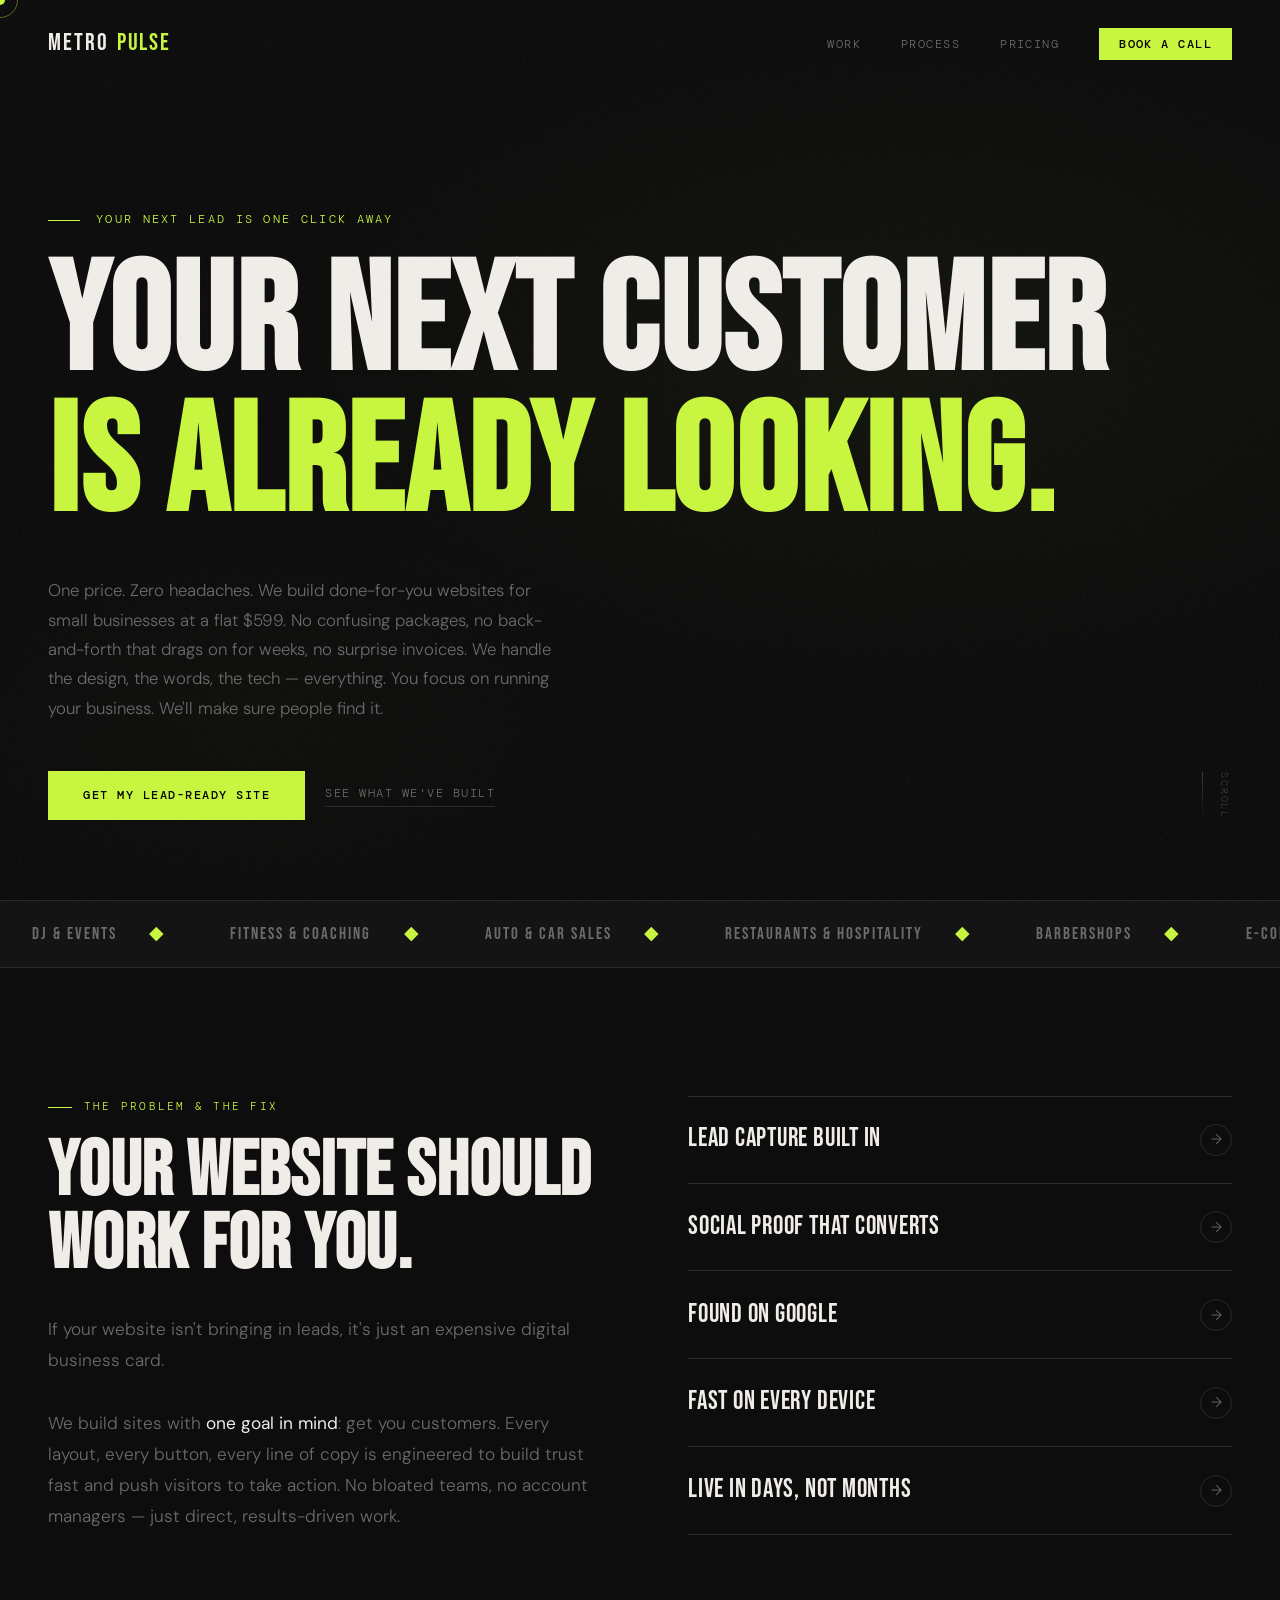
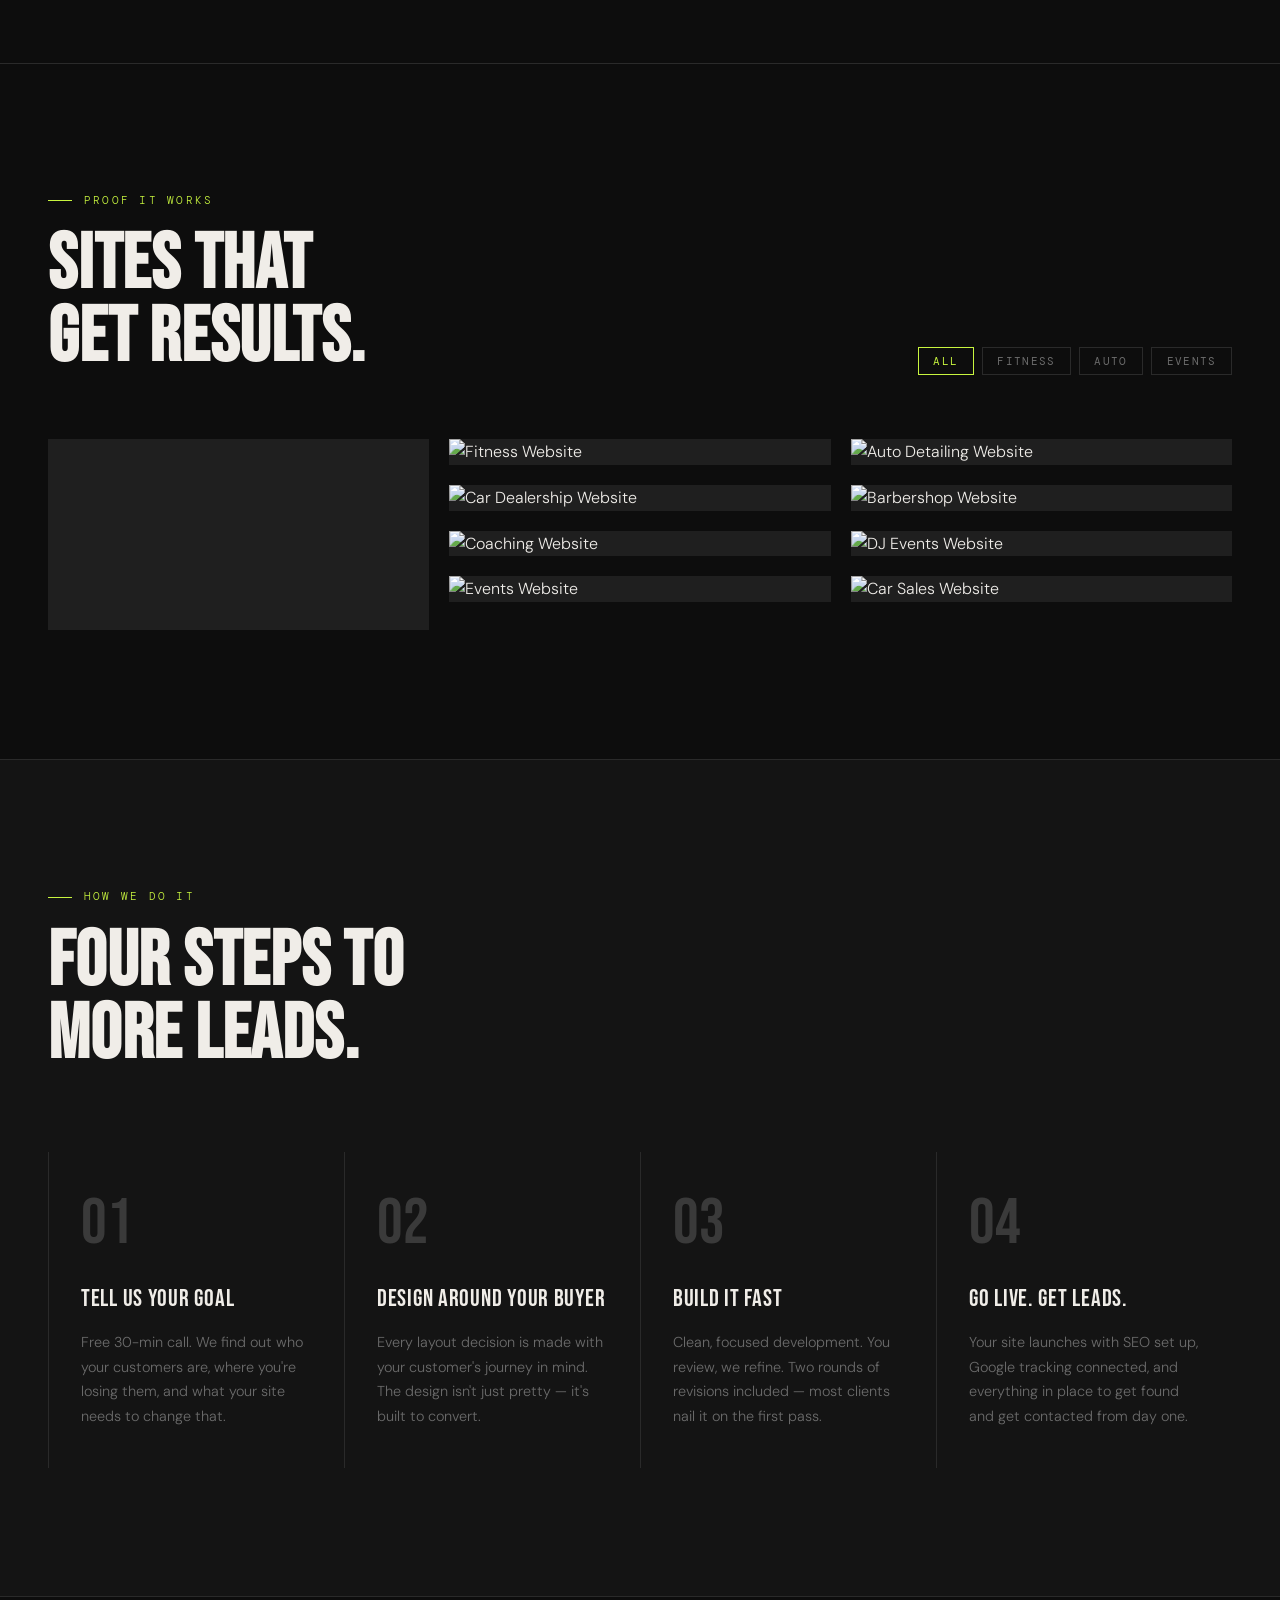
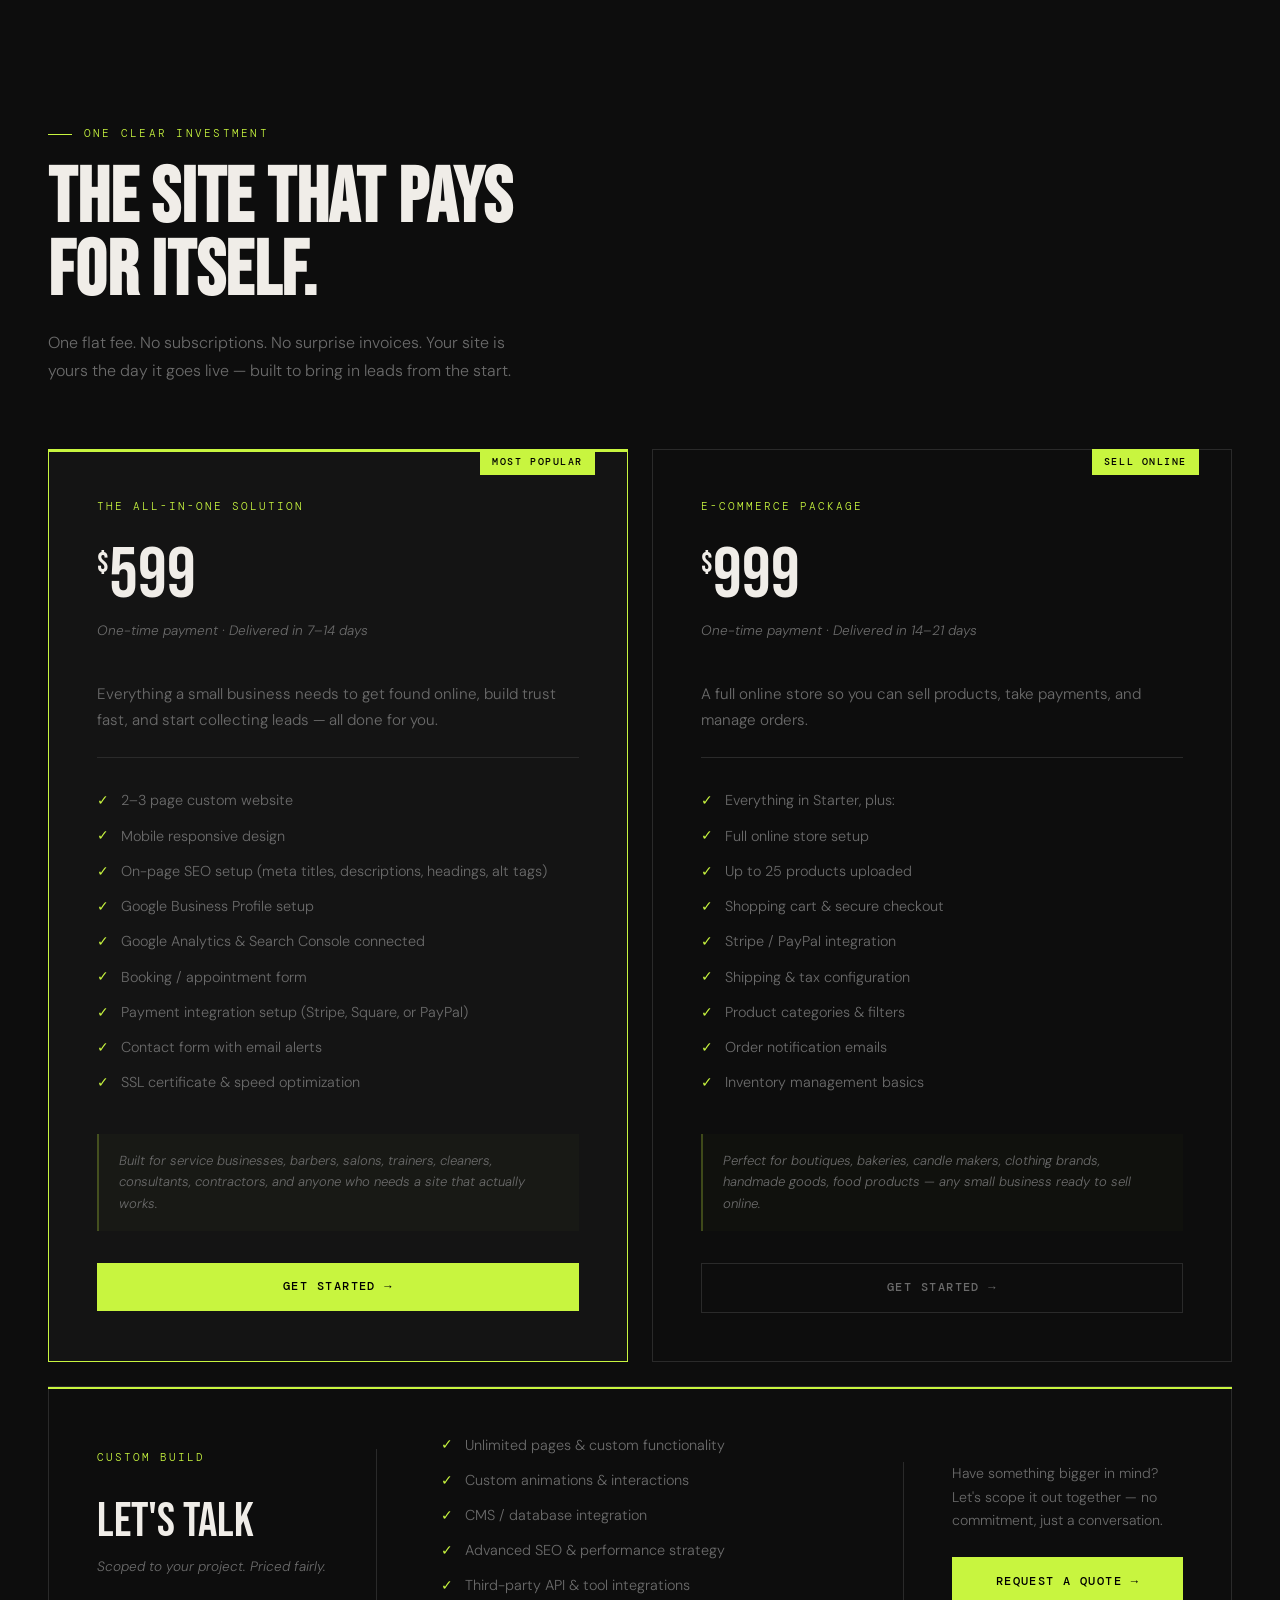
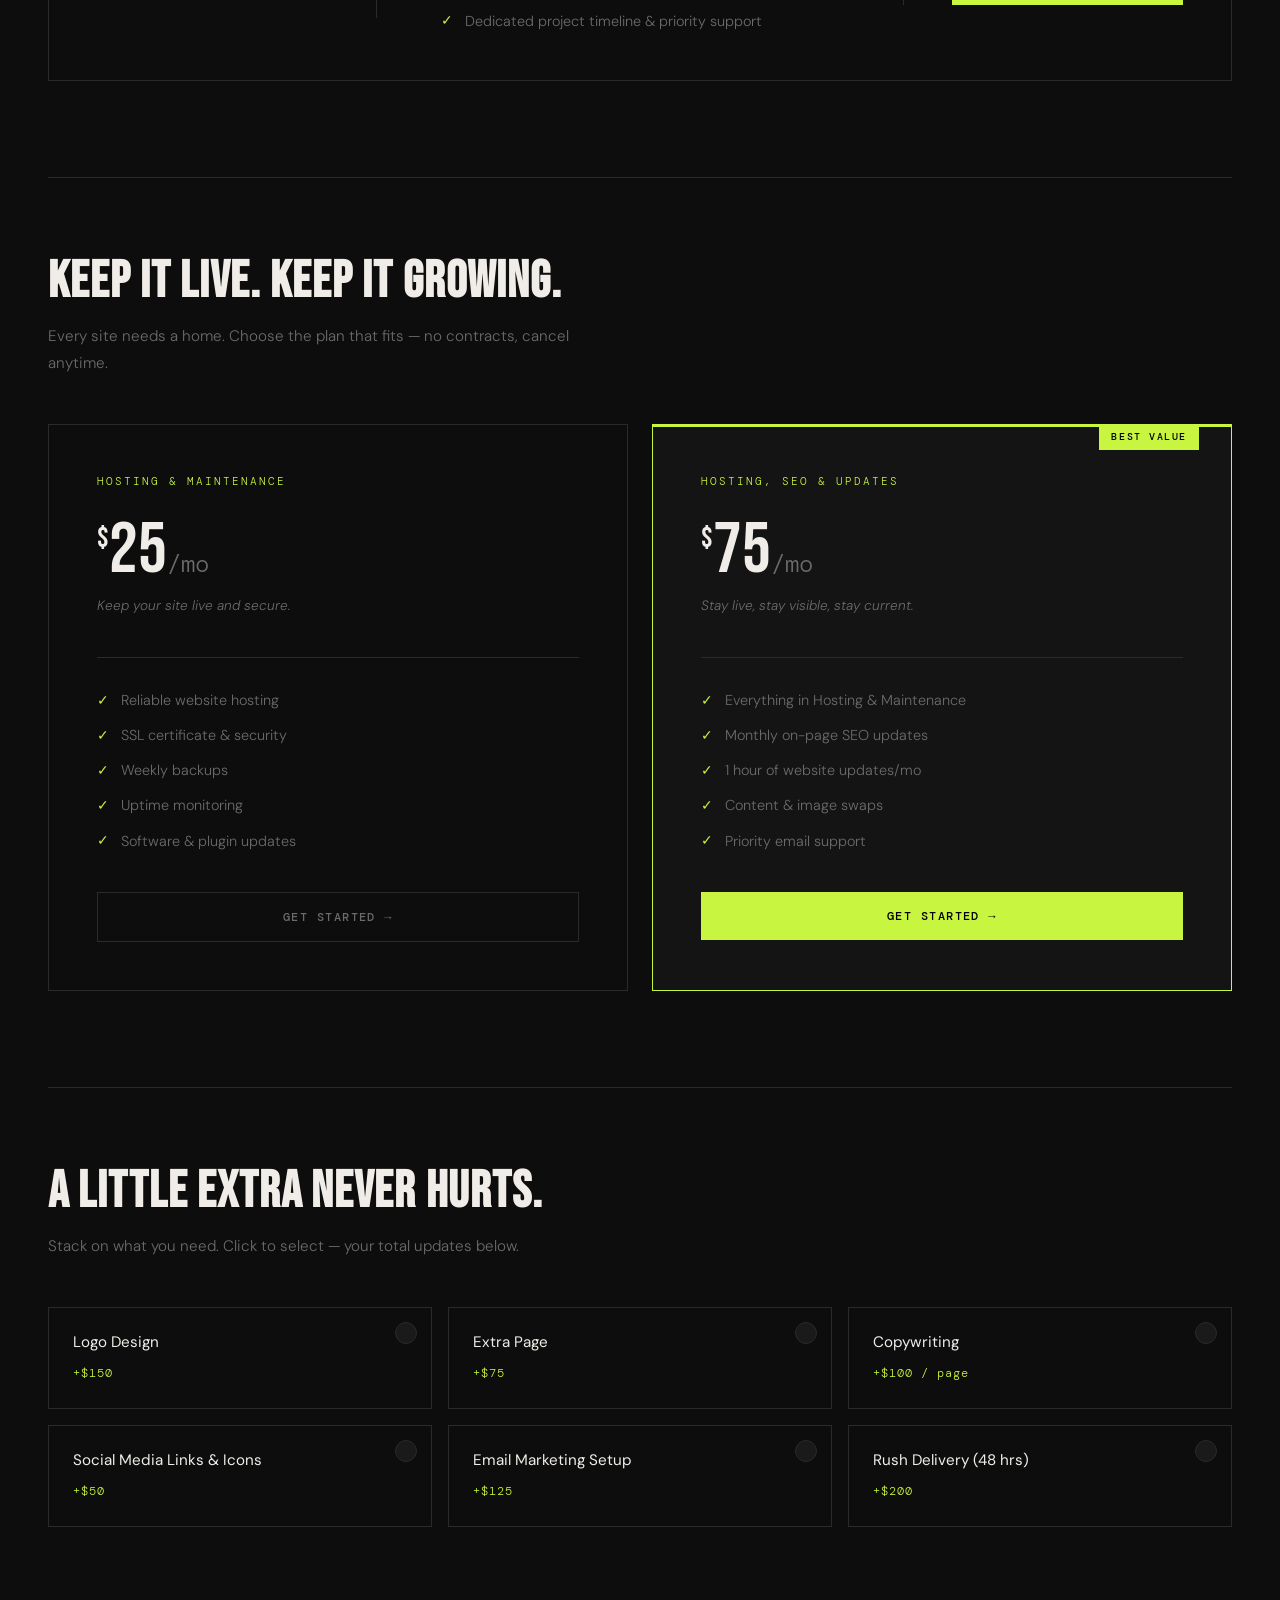
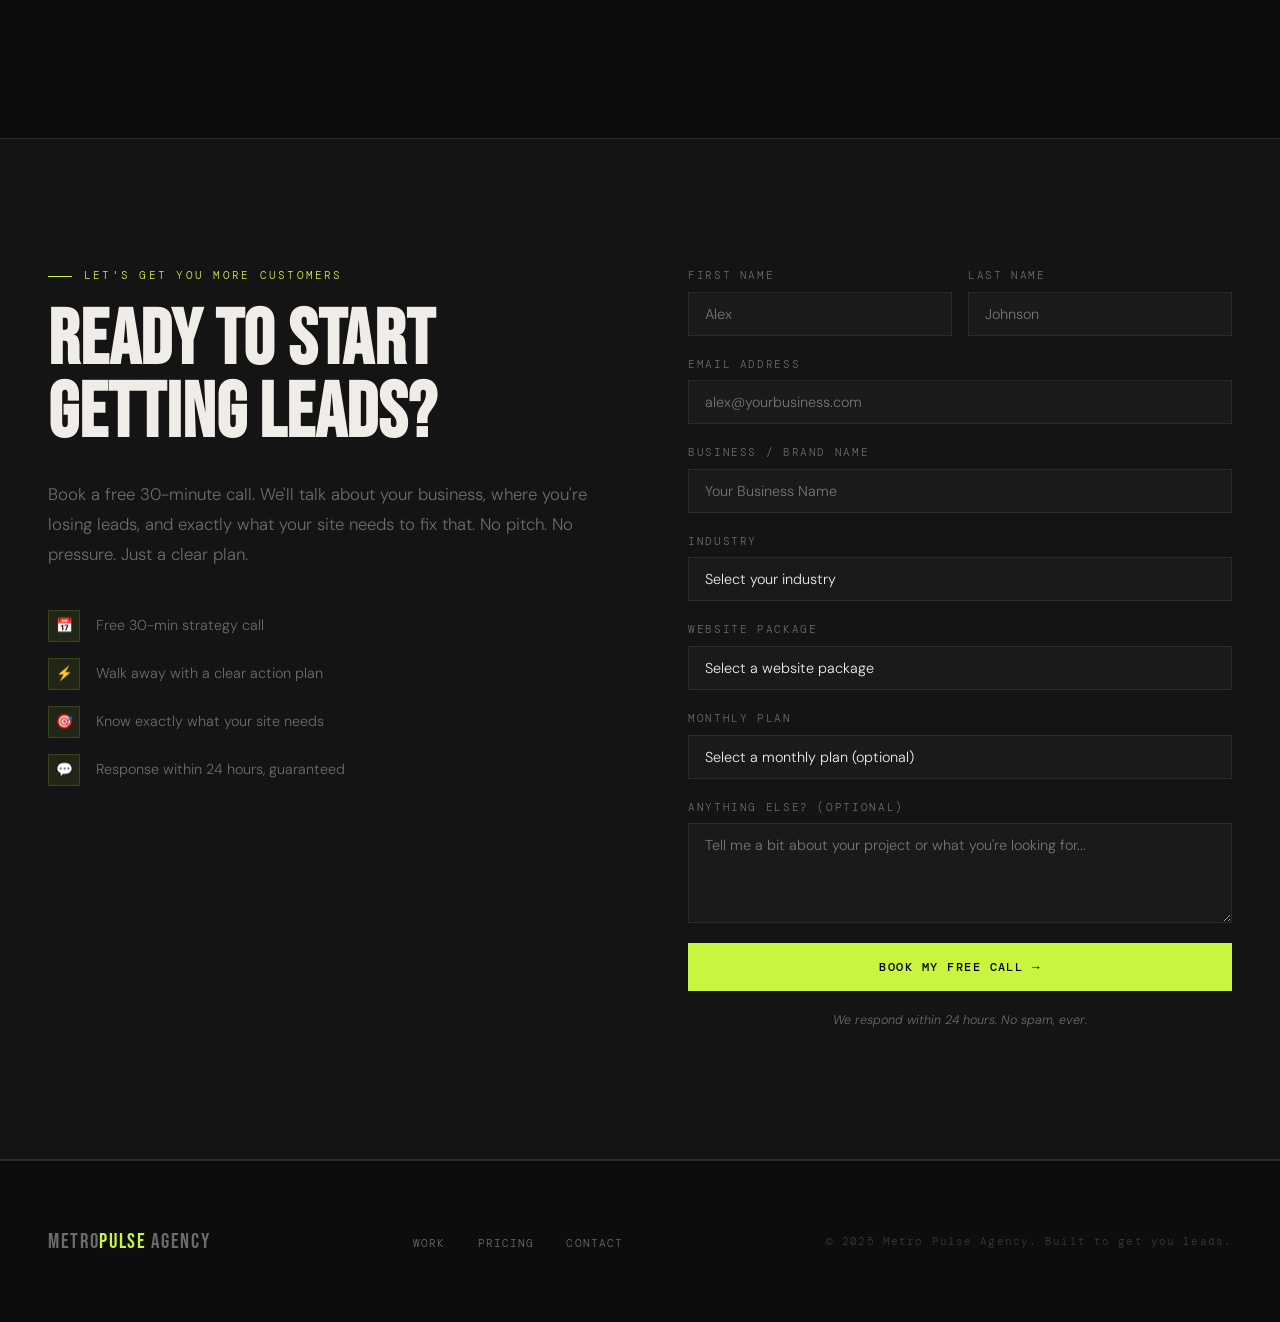
==== index.html @ f77ca297 "adding-web" ====
<!DOCTYPE html>
<html lang="en">
<head>
<meta charset="UTF-8">
<meta name="viewport" content="width=device-width, initial-scale=1.0">
<title>Metro Pulse Agency</title>
<link rel="preconnect" href="https://fonts.googleapis.com">
<link rel="preconnect" href="https://fonts.gstatic.com" crossorigin>
<link href="https://fonts.googleapis.com/css2?family=Bebas+Neue&family=DM+Sans:ital,opsz,wght@0,9..40,300;0,9..40,400;0,9..40,500;1,9..40,300&family=DM+Mono:wght@400;500&display=swap" rel="stylesheet">
<link rel="stylesheet" href="styles.css">
</head>
<body>

<!-- CURSOR -->
<div class="cursor" id="cursor"></div>
<div class="cursor-ring" id="cursorRing"></div>

<!-- NAV -->
<nav id="navbar">
  <a href="#" class="nav-logo">Metro<span>Pulse</span></a>
  <ul class="nav-links">
    <li><a href="#work">Work</a></li>
    <li><a href="#process">Process</a></li>
    <li><a href="#pricing">Pricing</a></li>
    <li><a href="#booking" class="nav-cta">Book a Call</a></li>
  </ul>
  <button class="hamburger" id="hamburger" aria-label="Menu">
    <span></span><span></span><span></span>
  </button>
</nav>

<!-- MOBILE MENU -->
<div class="mobile-menu" id="mobileMenu">
  <ul>
    <li><a href="#work" class="mobile-menu-link">Work</a></li>
    <li><a href="#process" class="mobile-menu-link">Process</a></li>
    <li><a href="#pricing" class="mobile-menu-link">Pricing</a></li>
    <li><a href="#booking" class="mobile-menu-link">Book a Call</a></li>
  </ul>
</div>

<!-- HERO -->
<section class="hero" id="hero">
  <div class="hero-bg"></div>
  <div class="hero-eyebrow">Your Next Lead Is One Click Away</div>
  <h1 class="hero-headline">
    Your Next Customer<br>
    <em>Is Already Looking.</em>
  </h1>
  <p class="hero-sub">One price. Zero headaches. We build done-for-you websites for small businesses at a flat $599. No confusing packages, no back-and-forth that drags on for weeks, no surprise invoices. We handle the design, the words, the tech — everything. You focus on running your business. We'll make sure people find it.</p>
  <div class="hero-actions">
    <a href="#booking" class="btn-primary">Get My Lead-Ready Site</a>
    <a href="#work" class="btn-ghost">See What We've Built</a>
  </div>
  <!-- <div class="hero-stats">
    <div>
      <div class="stat-num">30<span>+</span></div>
      <div class="stat-label">Sites Launched</div>
    </div>
    <div>
      <div class="stat-num">100<span>%</span></div>
      <div class="stat-label">Client Satisfaction</div>
    </div>
    <div>
      <div class="stat-num">48<span>h</span></div>
      <div class="stat-label">Avg Turnaround</div>
    </div>
  </div> -->
  <div class="hero-scroll">Scroll</div>
</section>

<!-- MARQUEE -->
<div class="marquee-wrap">
  <div class="marquee-track" id="marqueeTrack">
    <div class="marquee-item">DJ & Events <span class="dot">◆</span></div>
    <div class="marquee-item">Fitness & Coaching <span class="dot">◆</span></div>
    <div class="marquee-item">Auto & Car Sales <span class="dot">◆</span></div>
    <div class="marquee-item">Restaurants & Hospitality <span class="dot">◆</span></div>
    <div class="marquee-item">Barbershops <span class="dot">◆</span></div>
    <div class="marquee-item">E-Commerce <span class="dot">◆</span></div>
    <div class="marquee-item">Personal Brand <span class="dot">◆</span></div>
    <div class="marquee-item">Real Estate <span class="dot">◆</span></div>
    <div class="marquee-item">DJ & Events <span class="dot">◆</span></div>
    <div class="marquee-item">Fitness & Coaching <span class="dot">◆</span></div>
    <div class="marquee-item">Auto & Car Sales <span class="dot">◆</span></div>
    <div class="marquee-item">Restaurants & Hospitality <span class="dot">◆</span></div>
    <div class="marquee-item">Barbershops <span class="dot">◆</span></div>
    <div class="marquee-item">E-Commerce <span class="dot">◆</span></div>
    <div class="marquee-item">Personal Brand <span class="dot">◆</span></div>
    <div class="marquee-item">Real Estate <span class="dot">◆</span></div>
  </div>
</div>

<!-- ABOUT -->
<section class="about" id="about">
  <div class="about-left">
    <div class="section-label reveal">The Problem & The Fix</div>
    <h2 class="section-title reveal delay-100">Your Website Should<br>Work For You.</h2>
    <p class="about-body reveal delay-200">
      If your website isn't bringing in leads, it's just an expensive digital business card.<br><br>
      We build sites with <strong>one goal in mind</strong>: get you customers. Every layout, every button, every line of copy is engineered to build trust fast and push visitors to take action. No bloated teams, no account managers — just direct, results-driven work.
    </p>
  </div>
  <div class="about-right reveal delay-150">
    <div class="service-row">
      <span class="service-name">Lead Capture Built In</span>
      <span class="service-arrow">→</span>
    </div>
    <div class="service-row">
      <span class="service-name">Social Proof That Converts</span>
      <span class="service-arrow">→</span>
    </div>
    <div class="service-row">
      <span class="service-name">Found on Google</span>
      <span class="service-arrow">→</span>
    </div>
    <div class="service-row">
      <span class="service-name">Fast on Every Device</span>
      <span class="service-arrow">→</span>
    </div>
    <div class="service-row">
      <span class="service-name">Live in Days, Not Months</span>
      <span class="service-arrow">→</span>
    </div>
  </div>
</section>

<!-- PORTFOLIO -->
<section class="portfolio" id="work">
  <div class="portfolio-header">
    <div>
      <div class="section-label reveal">Proof It Works</div>
      <h2 class="section-title reveal delay-100">Sites That<br>Get Results.</h2>
    </div>
    <div class="portfolio-filter reveal">
      <button class="filter-btn active" data-filter="all">All</button>
      <button class="filter-btn" data-filter="fitness">Fitness</button>
      <button class="filter-btn" data-filter="auto">Auto</button>
      <button class="filter-btn" data-filter="events">Events</button>
    </div>
  </div>
  <div class="gallery-grid" id="galleryGrid">

    <div class="gallery-item" data-cat="events" data-title="Bass Theory DJ" data-tag="Events / Music">
      <div class="gallery-card">
        <video
          class="gallery-media"
          autoplay
          loop
          muted
          playsinline
          preload="metadata"
          aria-label="DJ Website video preview"
        >
          <source src="logo-video.MP4" type="video/mp4">
        </video>
        <div class="gallery-overlay">
          <div class="overlay-tag">DJ / Music</div>
          <div class="overlay-title">DJ Shut it down</div>
          <div class="overlay-arrow">↗</div>
        </div>
      </div>
    </div>

    <div class="gallery-item" data-cat="fitness" data-title="Iron Form Gym" data-tag="Fitness & Training">
      <div class="gallery-card">
        <img src="https://picsum.photos/seed/gym1/600/720" alt="Fitness Website">
        <div class="gallery-overlay">
          <div class="overlay-tag">Fitness & Training</div>
          <div class="overlay-title">Iron Form Gym</div>
          <div class="overlay-arrow">↗</div>
        </div>
      </div>
    </div>

    <div class="gallery-item" data-cat="auto" data-title="Apex Motors" data-tag="Auto Sales">
      <div class="gallery-card">
        <img src="https://picsum.photos/seed/car1/600/400" alt="Car Dealership Website">
        <div class="gallery-overlay">
          <div class="overlay-tag">Auto Sales</div>
          <div class="overlay-title">Apex Motors</div>
          <div class="overlay-arrow">↗</div>
        </div>
      </div>
    </div>

    <div class="gallery-item" data-cat="fitness" data-title="Peak Performance Coaching" data-tag="Personal Coaching">
      <div class="gallery-card">
        <img src="https://picsum.photos/seed/coach1/600/500" alt="Coaching Website">
        <div class="gallery-overlay">
          <div class="overlay-tag">Personal Coaching</div>
          <div class="overlay-title">Peak Performance</div>
          <div class="overlay-arrow">↗</div>
        </div>
      </div>
    </div>

    <div class="gallery-item" data-cat="events" data-title="Vibe Collective Events" data-tag="Events / Nightlife">
      <div class="gallery-card">
        <img src="https://picsum.photos/seed/event1/600/650" alt="Events Website">
        <div class="gallery-overlay">
          <div class="overlay-tag">Events / Nightlife</div>
          <div class="overlay-title">Vibe Collective</div>
          <div class="overlay-arrow">↗</div>
        </div>
      </div>
    </div>

    <div class="gallery-item" data-cat="auto" data-title="Metro Customs" data-tag="Auto Detailing">
      <div class="gallery-card">
        <img src="https://picsum.photos/seed/auto2/600/420" alt="Auto Detailing Website">
        <div class="gallery-overlay">
          <div class="overlay-tag">Auto Detailing</div>
          <div class="overlay-title">Metro Customs</div>
          <div class="overlay-arrow">↗</div>
        </div>
      </div>
    </div>

    <div class="gallery-item" data-cat="fitness" data-title="Grind Barbershop" data-tag="Grooming & Lifestyle">
      <div class="gallery-card">
        <img src="https://picsum.photos/seed/barber1/600/560" alt="Barbershop Website">
        <div class="gallery-overlay">
          <div class="overlay-tag">Grooming & Lifestyle</div>
          <div class="overlay-title">Grind Barbershop</div>
          <div class="overlay-arrow">↗</div>
        </div>
      </div>
    </div>

    <div class="gallery-item" data-cat="events" data-title="Sound Spectrum DJ" data-tag="DJ / Events">
      <div class="gallery-card">
        <img src="https://picsum.photos/seed/dj2/600/700" alt="DJ Events Website">
        <div class="gallery-overlay">
          <div class="overlay-tag">DJ / Events</div>
          <div class="overlay-title">Sound Spectrum</div>
          <div class="overlay-arrow">↗</div>
        </div>
      </div>
    </div>

    <div class="gallery-item" data-cat="auto" data-title="Velocity Auto Group" data-tag="Car Sales">
      <div class="gallery-card">
        <img src="https://picsum.photos/seed/car2/600/450" alt="Car Sales Website">
        <div class="gallery-overlay">
          <div class="overlay-tag">Car Sales</div>
          <div class="overlay-title">Velocity Auto Group</div>
          <div class="overlay-arrow">↗</div>
        </div>
      </div>
    </div>

  </div>
</section>

<!-- LIGHTBOX -->
<div class="lightbox" id="lightbox">
  <button class="lightbox-close" id="lightboxClose">✕</button>
  <div class="lightbox-inner">
    <img src="" alt="" id="lightboxImg" hidden>
    <video id="lightboxVideo" controls playsinline hidden></video>
    <div class="lightbox-info">
      <div class="lightbox-title" id="lightboxTitle"></div>
      <div class="lightbox-cat" id="lightboxCat"></div>
    </div>
  </div>
</div>

<!-- PROCESS -->
<section class="process" id="process">
  <div class="process-header">
    <div class="section-label reveal">How We Do It</div>
    <h2 class="section-title reveal delay-100">Four Steps to<br>More Leads.</h2>
  </div>
  <div class="process-steps">
    <div class="process-step">
      <div class="step-num">01</div>
      <div class="step-title">Tell Us Your Goal</div>
      <p class="step-body">Free 30-min call. We find out who your customers are, where you're losing them, and what your site needs to change that.</p>
    </div>
    <div class="process-step delay-100">
      <div class="step-num">02</div>
      <div class="step-title">Design Around Your Buyer</div>
      <p class="step-body">Every layout decision is made with your customer's journey in mind. The design isn't just pretty — it's built to convert.</p>
    </div>
    <div class="process-step delay-200">
      <div class="step-num">03</div>
      <div class="step-title">Build It Fast</div>
      <p class="step-body">Clean, focused development. You review, we refine. Two rounds of revisions included — most clients nail it on the first pass.</p>
    </div>
    <div class="process-step delay-300">
      <div class="step-num">04</div>
      <div class="step-title">Go Live. Get Leads.</div>
      <p class="step-body">Your site launches with SEO set up, Google tracking connected, and everything in place to get found and get contacted from day one.</p>
    </div>
  </div>
</section>

<!-- PRICING -->
<section class="pricing" id="pricing">

  <div class="pricing-header">
    <div class="section-label reveal">One Clear Investment</div>
    <h2 class="section-title reveal delay-100">The Site That Pays<br>For Itself.</h2>
    <p class="pricing-subhead reveal delay-200">One flat fee. No subscriptions. No surprise invoices. Your site is yours the day it goes live — built to bring in leads from the start.</p>
  </div>

  <!-- One-Time Packages -->
  <div class="pricing-grid-2">

    <div class="pricing-card featured reveal">
      <div class="card-accent-line"></div>
      <div class="card-badge">Most Popular</div>
      <div class="card-tier">The All-In-One Solution</div>
      <div class="card-price"><sup>$</sup>599</div>
      <div class="card-price-note">One-time payment · Delivered in 7–14 days</div>
      <div class="card-desc">Everything a small business needs to get found online, build trust fast, and start collecting leads — all done for you.</div>
      <div class="card-divider"></div>
      <ul class="card-features">
        <li>2–3 page custom website</li>
        <li>Mobile responsive design</li>
        <li>On-page SEO setup (meta titles, descriptions, headings, alt tags)</li>
        <li>Google Business Profile setup</li>
        <li>Google Analytics & Search Console connected</li>
        <li>Booking / appointment form</li>
        <li>Payment integration setup (Stripe, Square, or PayPal)</li>
        <li>Contact form with email alerts</li>
        <li>SSL certificate & speed optimization</li>
      </ul>
      <p class="card-subtitle">Built for service businesses, barbers, salons, trainers, cleaners, consultants, contractors, and anyone who needs a site that actually works.</p>
      <a href="#booking" class="btn-card btn-card-primary">Get Started →</a>
    </div>

    <div class="pricing-card reveal delay-100">
      <div class="card-badge">Sell Online</div>
      <div class="card-tier">E-Commerce Package</div>
      <div class="card-price"><sup>$</sup>999</div>
      <div class="card-price-note">One-time payment · Delivered in 14–21 days</div>
      <div class="card-desc">A full online store so you can sell products, take payments, and manage orders.</div>
      <div class="card-divider"></div>
      <ul class="card-features">
        <li>Everything in Starter, plus:</li>
        <li>Full online store setup</li>
        <li>Up to 25 products uploaded</li>
        <li>Shopping cart & secure checkout</li>
        <li>Stripe / PayPal integration</li>
        <li>Shipping & tax configuration</li>
        <li>Product categories & filters</li>
        <li>Order notification emails</li>
        <li>Inventory management basics</li>
      </ul>
      <p class="card-subtitle">Perfect for boutiques, bakeries, candle makers, clothing brands, handmade goods, food products — any small business ready to sell online.</p>
      <a href="#booking" class="btn-card btn-card-outline">Get Started →</a>
    </div>

  </div>

  <!-- Custom Package -->
  <div class="pricing-card-custom reveal">
    <div class="card-accent-line"></div>
    <div class="custom-card-left">
      <div class="card-tier">Custom Build</div>
      <div class="card-price card-price-compact">Let's Talk</div>
      <div class="card-price-note">Scoped to your project. Priced fairly.</div>
    </div>
    <div class="custom-card-mid">
      <ul class="card-features">
        <li>Unlimited pages & custom functionality</li>
        <li>Custom animations & interactions</li>
        <li>CMS / database integration</li>
        <li>Advanced SEO & performance strategy</li>
        <li>Third-party API & tool integrations</li>
        <li>Dedicated project timeline & priority support</li>
      </ul>
    </div>
    <div class="custom-card-right">
      <p class="custom-card-note">Have something bigger in mind? Let's scope it out together — no commitment, just a conversation.</p>
      <a href="#booking" class="btn-card btn-card-primary">Request a Quote →</a>
    </div>
  </div>

  <!-- Monthly Plans -->
  <div class="pricing-section-block">
    <div class="pricing-block-header reveal">
      <h3 class="pricing-block-title">Keep It Live. Keep It Growing.</h3>
      <p class="pricing-block-sub">Every site needs a home. Choose the plan that fits — no contracts, cancel anytime.</p>
    </div>
    <div class="pricing-grid-2">

      <div class="pricing-card reveal">
        <div class="card-tier">Hosting & Maintenance</div>
        <div class="card-price"><sup>$</sup>25<span class="card-price-period">/mo</span></div>
        <div class="card-price-note">Keep your site live and secure.</div>
        <div class="card-divider"></div>
        <ul class="card-features">
          <li>Reliable website hosting</li>
          <li>SSL certificate & security</li>
          <li>Weekly backups</li>
          <li>Uptime monitoring</li>
          <li>Software & plugin updates</li>
        </ul>
        <a href="#booking" class="btn-card btn-card-outline">Get Started →</a>
      </div>

      <div class="pricing-card featured reveal delay-100">
        <div class="card-accent-line"></div>
        <div class="card-badge">Best Value</div>
        <div class="card-tier">Hosting, SEO & Updates</div>
        <div class="card-price"><sup>$</sup>75<span class="card-price-period">/mo</span></div>
        <div class="card-price-note">Stay live, stay visible, stay current.</div>
        <div class="card-divider"></div>
        <ul class="card-features">
          <li>Everything in Hosting & Maintenance</li>
          <li>Monthly on-page SEO updates</li>
          <li>1 hour of website updates/mo</li>
          <li>Content & image swaps</li>
          <li>Priority email support</li>
        </ul>
        <a href="#booking" class="btn-card btn-card-primary">Get Started →</a>
      </div>

    </div>
  </div>

  <!-- Add-Ons -->
  <div class="pricing-section-block">
    <div class="pricing-block-header reveal">
      <h3 class="pricing-block-title">A Little Extra Never Hurts.</h3>
      <p class="pricing-block-sub">Stack on what you need. Click to select — your total updates below.</p>
    </div>
    <div class="addons-grid reveal delay-100">
      <div class="addon-card" data-price="150">
        <div class="addon-check">✓</div>
        <div class="addon-name">Logo Design</div>
        <div class="addon-price">+$150</div>
      </div>
      <div class="addon-card" data-price="75">
        <div class="addon-check">✓</div>
        <div class="addon-name">Extra Page</div>
        <div class="addon-price">+$75</div>
      </div>
      <div class="addon-card" data-price="100">
        <div class="addon-check">✓</div>
        <div class="addon-name">Copywriting</div>
        <div class="addon-price">+$100 / page</div>
      </div>
      <div class="addon-card" data-price="50">
        <div class="addon-check">✓</div>
        <div class="addon-name">Social Media Links & Icons</div>
        <div class="addon-price">+$50</div>
      </div>
      <div class="addon-card" data-price="125">
        <div class="addon-check">✓</div>
        <div class="addon-name">Email Marketing Setup</div>
        <div class="addon-price">+$125</div>
      </div>
      <div class="addon-card" data-price="200">
        <div class="addon-check">✓</div>
        <div class="addon-name">Rush Delivery (48 hrs)</div>
        <div class="addon-price">+$200</div>
      </div>
    </div>
    <div class="addons-total" id="addonsTotal">
      <span class="addons-total-label">Selected:</span>
      <span class="addons-total-items" id="addonsTotalItems"></span>
      <span class="addons-total-price" id="addonsTotalPrice"></span>
    </div>
  </div>

</section>

<!-- BOOKING -->
<section class="booking" id="booking">
  <div class="booking-wrap">
    <div class="booking-left">
      <div class="section-label reveal">Let's Get You More Customers</div>
      <h2 class="section-title reveal delay-100">Ready to Start<br>Getting Leads?</h2>
      <p class="booking-body reveal delay-200">Book a free 30-minute call. We'll talk about your business, where you're losing leads, and exactly what your site needs to fix that. No pitch. No pressure. Just a clear plan.</p>
      <div class="booking-perks reveal delay-300">
        <div class="perk">
          <div class="perk-icon">📅</div>
          <span>Free 30-min strategy call</span>
        </div>
        <div class="perk">
          <div class="perk-icon">⚡</div>
          <span>Walk away with a clear action plan</span>
        </div>
        <div class="perk">
          <div class="perk-icon">🎯</div>
          <span>Know exactly what your site needs</span>
        </div>
        <div class="perk">
          <div class="perk-icon">💬</div>
          <span>Response within 24 hours, guaranteed</span>
        </div>
      </div>
    </div>
    <div class="booking-right reveal delay-150">
      <div id="bookingForm">
        <form class="booking-form" id="theForm">
          <div class="form-row">
            <div class="form-field">
              <label for="fname">First Name</label>
              <input type="text" id="fname" placeholder="Alex" required>
            </div>
            <div class="form-field">
              <label for="lname">Last Name</label>
              <input type="text" id="lname" placeholder="Johnson" required>
            </div>
          </div>
          <div class="form-field">
            <label for="email">Email Address</label>
            <input type="email" id="email" placeholder="alex@yourbusiness.com" required>
          </div>
          <div class="form-field">
            <label for="business">Business / Brand Name</label>
            <input type="text" id="business" placeholder="Your Business Name">
          </div>
          <div class="form-field">
            <label for="industry">Industry</label>
            <select id="industry">
              <option value="" disabled selected>Select your industry</option>
              <option>DJ / Music / Events</option>
              <option>Fitness / Gym / Coaching</option>
              <option>Auto / Car Sales</option>
              <option>Barbershop / Salon</option>
              <option>Restaurant / Food</option>
              <option>E-Commerce</option>
              <option>Real Estate</option>
              <option>Other</option>
            </select>
          </div>
          <div class="form-field">
            <label for="package">Website Package</label>
            <select id="package">
              <option value="" disabled selected>Select a website package</option>
              <option>The All-In-One Solution ($599)</option>
              <option>E-Commerce Package ($999)</option>
              <option>Custom Build (Let's Talk)</option>
              <option>Not Sure Yet</option>
            </select>
          </div>
          <div class="form-field">
            <label for="hosting">Monthly Plan</label>
            <select id="hosting">
              <option value="" disabled selected>Select a monthly plan (optional)</option>
              <option>Hosting & Maintenance ($25/mo)</option>
              <option>Hosting, SEO & Updates ($75/mo)</option>
              <option>Not Interested</option>
            </select>
          </div>
          <div class="form-field">
            <label for="message">Anything else? (optional)</label>
            <textarea id="message" placeholder="Tell me a bit about your project or what you're looking for..."></textarea>
          </div>
          <button type="submit" class="btn-submit">Book My Free Call →</button>
          <p class="form-note">We respond within 24 hours. No spam, ever.</p>
        </form>
      </div>
      <div class="success-msg" id="successMsg">
        <div class="check">✅</div>
        <h3>You're on your way.</h3>
        <p>We'll be in touch within 24 hours to lock in your call time. Come ready to talk about your customers — we'll handle everything else.</p>
      </div>
    </div>
  </div>
</section>

<!-- FOOTER -->
<footer>
  <div class="footer-logo">Metro<span>Pulse</span> Agency</div>
  <ul class="footer-links">
    <li><a href="#work">Work</a></li>
    <li><a href="#pricing">Pricing</a></li>
    <li><a href="#booking">Contact</a></li>
  </ul>
  <div class="footer-copy">© 2025 Metro Pulse Agency. Built to get you leads.</div>
</footer>

<script src="script.js" defer></script>
</body>
</html>
---- styles.css ----
:root {
    --bg: #0d0d0d;
    --bg2: #141414;
    --bg3: #1a1a1a;
    --surface: #1f1f1f;
    --border: #2a2a2a;
    --text: #f0ede8;
    --text-muted: #6b6b6b;
    --text-dim: #3a3a3a;
    --accent: #c8f53f;
    --accent-dim: #a8d030;
    --white: #ffffff;
    --font-display: 'Bebas Neue', sans-serif;
    --font-body: 'DM Sans', sans-serif;
    --font-mono: 'DM Mono', monospace;
  }

  *, *::before, *::after { box-sizing: border-box; margin: 0; padding: 0; }

  html { scroll-behavior: smooth; }

  body {
    background: var(--bg);
    color: var(--text);
    font-family: var(--font-body);
    font-weight: 300;
    line-height: 1.6;
    overflow-x: hidden;
    cursor: none;
  }

  /* CUSTOM CURSOR */
  .cursor {
    position: fixed;
    width: 10px; height: 10px;
    background: var(--accent);
    border-radius: 50%;
    pointer-events: none;
    z-index: 9999;
    transition: transform 0.15s ease, opacity 0.2s ease;
    transform: translate(-50%, -50%);
  }
  .cursor-ring {
    position: fixed;
    width: 36px; height: 36px;
    border: 1px solid rgba(200, 245, 63, 0.4);
    border-radius: 50%;
    pointer-events: none;
    z-index: 9998;
    transition: transform 0.4s cubic-bezier(0.23,1,0.32,1), width 0.3s, height 0.3s, border-color 0.3s;
    transform: translate(-50%, -50%);
  }
  body:has(a:hover) .cursor-ring,
  body:has(button:hover) .cursor-ring {
    width: 56px; height: 56px;
    border-color: var(--accent);
  }

  /* NOISE OVERLAY */
  body::before {
    content: '';
    position: fixed;
    inset: 0;
    background-image: url("data:image/svg+xml,%3Csvg viewBox='0 0 256 256' xmlns='http://www.w3.org/2000/svg'%3E%3Cfilter id='noise'%3E%3CfeTurbulence type='fractalNoise' baseFrequency='0.9' numOctaves='4' stitchTiles='stitch'/%3E%3C/filter%3E%3Crect width='100%25' height='100%25' filter='url(%23noise)' opacity='0.035'/%3E%3C/svg%3E");
    pointer-events: none;
    z-index: 1;
    opacity: 0.6;
  }

  /* NAV */
  nav {
    position: fixed;
    top: 0; left: 0; right: 0;
    z-index: 100;
    padding: 1.5rem 3rem;
    display: flex;
    align-items: center;
    justify-content: space-between;
    transition: background 0.4s, backdrop-filter 0.4s;
  }
  nav.scrolled {
    background: rgba(13,13,13,0.85);
    backdrop-filter: blur(20px);
    border-bottom: 1px solid var(--border);
  }
  .nav-logo {
    font-family: var(--font-display);
    font-size: 1.5rem;
    letter-spacing: 0.08em;
    color: var(--text);
    text-decoration: none;
    display: flex;
    align-items: center;
    gap: 0.5rem;
  }
  .nav-logo span { color: var(--accent); }
  .nav-links {
    display: flex;
    gap: 2.5rem;
    list-style: none;
  }
  .nav-links a {
    font-family: var(--font-mono);
    font-size: 0.75rem;
    letter-spacing: 0.12em;
    text-transform: uppercase;
    color: var(--text-muted);
    text-decoration: none;
    transition: color 0.2s;
  }
  .nav-links a:hover { color: var(--accent); }
  .nav-cta {
    background: var(--accent);
    color: var(--bg) !important;
    padding: 0.5rem 1.25rem;
    font-weight: 500 !important;
    color: #000 !important;
    transition: background 0.2s !important;
  }
  .nav-cta:hover { background: var(--accent-dim); color: #000 !important; }
  .hamburger { display: none; flex-direction: column; gap: 5px; background: none; border: none; cursor: none; }
  .hamburger span { width: 24px; height: 1px; background: var(--text); transition: 0.3s; }

  /* HERO */
  .hero {
    min-height: 100vh;
    display: flex;
    flex-direction: column;
    justify-content: flex-end;
    padding: 0 3rem 5rem;
    position: relative;
    overflow: hidden;
  }
  .hero-bg {
    position: absolute;
    inset: 0;
    background: radial-gradient(ellipse 80% 60% at 70% 40%, rgba(200,245,63,0.04) 0%, transparent 65%),
                radial-gradient(ellipse 50% 40% at 20% 80%, rgba(200,245,63,0.02) 0%, transparent 60%);
  }
  .hero-eyebrow {
    font-family: var(--font-mono);
    font-size: 0.72rem;
    letter-spacing: 0.2em;
    text-transform: uppercase;
    color: var(--accent);
    margin-bottom: 1.5rem;
    display: flex;
    align-items: center;
    gap: 1rem;
  }
  .hero-eyebrow::before {
    content: '';
    width: 2rem;
    height: 1px;
    background: var(--accent);
  }
  .hero-headline {
    font-family: var(--font-display);
    font-size: clamp(4.5rem, 12vw, 11rem);
    line-height: 0.92;
    letter-spacing: 0.01em;
    color: var(--text);
    margin-bottom: 2.5rem;
  }
  .hero-headline em {
    font-style: normal;
    color: var(--accent);
    display: block;
  }
  .hero-sub {
    max-width: 520px;
    font-size: 1.05rem;
    color: var(--text-muted);
    line-height: 1.75;
    margin-bottom: 3rem;
  }
  .hero-actions {
    display: flex;
    gap: 1.25rem;
    align-items: center;
  }
  .btn-primary {
    background: var(--accent);
    color: #000;
    padding: 0.9rem 2.2rem;
    font-family: var(--font-mono);
    font-size: 0.78rem;
    letter-spacing: 0.12em;
    text-transform: uppercase;
    text-decoration: none;
    display: inline-block;
    transition: background 0.2s, transform 0.2s;
    font-weight: 500;
  }
  .btn-primary:hover { background: var(--accent-dim); transform: translateY(-2px); }
  .btn-ghost {
    color: var(--text-muted);
    font-family: var(--font-mono);
    font-size: 0.78rem;
    letter-spacing: 0.12em;
    text-transform: uppercase;
    text-decoration: none;
    border-bottom: 1px solid var(--border);
    padding-bottom: 2px;
    transition: color 0.2s, border-color 0.2s;
  }
  .btn-ghost:hover { color: var(--text); border-color: var(--text-muted); }
  .hero-scroll {
    position: absolute;
    right: 3rem;
    bottom: 5rem;
    display: flex;
    flex-direction: column;
    align-items: center;
    gap: 0.75rem;
    font-family: var(--font-mono);
    font-size: 0.65rem;
    letter-spacing: 0.18em;
    text-transform: uppercase;
    color: var(--text-dim);
    writing-mode: vertical-rl;
  }
  .hero-scroll::after {
    content: '';
    width: 1px;
    height: 3rem;
    background: linear-gradient(to bottom, var(--text-dim), transparent);
    animation: scrollPulse 2s ease-in-out infinite;
  }
  @keyframes scrollPulse {
    0%, 100% { opacity: 0.4; }
    50% { opacity: 1; }
  }
  .hero-stats {
    position: absolute;
    right: 3rem;
    top: 50%;
    transform: translateY(-50%);
    display: flex;
    flex-direction: column;
    gap: 2rem;
    text-align: right;
  }
  .stat-num {
    font-family: var(--font-display);
    font-size: 2.8rem;
    line-height: 1;
    color: var(--text);
  }
  .stat-num span { color: var(--accent); }
  .stat-label {
    font-family: var(--font-mono);
    font-size: 0.65rem;
    letter-spacing: 0.15em;
    text-transform: uppercase;
    color: var(--text-muted);
    margin-top: 0.2rem;
  }

  /* SECTION SHARED */
  section { position: relative; z-index: 2; }
  .section-label {
    font-family: var(--font-mono);
    font-size: 0.7rem;
    letter-spacing: 0.2em;
    text-transform: uppercase;
    color: var(--accent);
    display: flex;
    align-items: center;
    gap: 0.75rem;
    margin-bottom: 1.25rem;
  }
  .section-label::before { content: ''; width: 1.5rem; height: 1px; background: var(--accent); }
  .section-title {
    font-family: var(--font-display);
    font-size: clamp(2.8rem, 6vw, 5.5rem);
    line-height: 0.95;
    letter-spacing: 0.01em;
    color: var(--text);
  }

  /* MARQUEE */
  .marquee-wrap {
    border-top: 1px solid var(--border);
    border-bottom: 1px solid var(--border);
    padding: 1.1rem 0;
    overflow: hidden;
    background: var(--bg2);
  }
  .marquee-track {
    display: flex;
    gap: 0;
    animation: marquee 22s linear infinite;
    white-space: nowrap;
  }
  .marquee-item {
    display: inline-flex;
    align-items: center;
    gap: 2rem;
    padding: 0 2rem;
    font-family: var(--font-display);
    font-size: 1.05rem;
    letter-spacing: 0.12em;
    text-transform: uppercase;
    color: var(--text-muted);
  }
  .marquee-item .dot { color: var(--accent); font-size: 1.2rem; }
  @keyframes marquee {
    from { transform: translateX(0); }
    to { transform: translateX(-50%); }
  }

  /* ABOUT */
  .about {
    padding: 8rem 3rem;
    display: grid;
    grid-template-columns: 1fr 1fr;
    gap: 6rem;
    align-items: center;
    border-bottom: 1px solid var(--border);
  }
  .about-left { }
  .about-body {
    font-size: 1.08rem;
    color: var(--text-muted);
    line-height: 1.8;
    margin-top: 2rem;
  }
  .about-body strong { color: var(--text); font-weight: 400; }
  .about-right {
    display: flex;
    flex-direction: column;
    gap: 1px;
  }
  .service-row {
    display: flex;
    align-items: center;
    justify-content: space-between;
    padding: 1.4rem 0;
    border-bottom: 1px solid var(--border);
    cursor: pointer;
    transition: padding 0.3s;
    group: true;
  }
  .service-row:first-child { border-top: 1px solid var(--border); }
  .service-row:hover { padding-left: 0.75rem; }
  .service-name {
    font-family: var(--font-display);
    font-size: 1.6rem;
    letter-spacing: 0.03em;
    color: var(--text);
    transition: color 0.2s;
  }
  .service-row:hover .service-name { color: var(--accent); }
  .service-arrow {
    width: 2rem; height: 2rem;
    border: 1px solid var(--border);
    border-radius: 50%;
    display: flex;
    align-items: center;
    justify-content: center;
    color: var(--text-muted);
    font-size: 0.9rem;
    transition: background 0.2s, border-color 0.2s, color 0.2s;
    flex-shrink: 0;
  }
  .service-row:hover .service-arrow {
    background: var(--accent);
    border-color: var(--accent);
    color: #000;
  }

  /* PORTFOLIO */
  .portfolio {
    padding: 8rem 3rem;
    border-bottom: 1px solid var(--border);
  }
  .portfolio-header {
    display: flex;
    justify-content: space-between;
    align-items: flex-end;
    margin-bottom: 4rem;
  }
  .portfolio-filter {
    display: flex;
    gap: 0.5rem;
  }
  .filter-btn {
    font-family: var(--font-mono);
    font-size: 0.7rem;
    letter-spacing: 0.12em;
    text-transform: uppercase;
    color: var(--text-muted);
    background: none;
    border: 1px solid var(--border);
    padding: 0.4rem 0.9rem;
    cursor: none;
    transition: 0.2s;
  }
  .filter-btn:hover, .filter-btn.active {
    border-color: var(--accent);
    color: var(--accent);
  }

  /* MASONRY GALLERY */
  .gallery-grid {
    columns: 3;
    column-gap: 1.25rem;
  }
  .gallery-item {
    break-inside: avoid;
    margin-bottom: 1.25rem;
    position: relative;
    overflow: hidden;
    cursor: none;
    opacity: 0;
    transform: translateY(30px);
    transition: opacity 0.6s ease, transform 0.6s ease;
  }
  .gallery-item.visible { opacity: 1; transform: translateY(0); }
  .gallery-card {
    position: relative;
    overflow: hidden;
    background: var(--surface);
  }
  .gallery-card img,
  .gallery-card video {
    width: 100%;
    display: block;
    height: auto;
    transition: transform 0.6s cubic-bezier(0.23,1,0.32,1);
    filter: grayscale(20%);
  }
  .gallery-item:hover .gallery-card img,
  .gallery-item:hover .gallery-card video {
    transform: scale(1.06);
    filter: grayscale(0%);
  }
  .gallery-overlay {
    position: absolute;
    inset: 0;
    background: linear-gradient(to top, rgba(0,0,0,0.85) 0%, transparent 50%);
    opacity: 0;
    transition: opacity 0.4s ease;
    display: flex;
    flex-direction: column;
    justify-content: flex-end;
    padding: 1.5rem;
  }
  .gallery-item:hover .gallery-overlay { opacity: 1; }
  .overlay-tag {
    font-family: var(--font-mono);
    font-size: 0.65rem;
    letter-spacing: 0.15em;
    text-transform: uppercase;
    color: var(--accent);
    margin-bottom: 0.4rem;
  }
  .overlay-title {
    font-family: var(--font-display);
    font-size: 1.5rem;
    letter-spacing: 0.04em;
    color: var(--white);
  }
  .overlay-arrow {
    position: absolute;
    top: 1.25rem;
    right: 1.25rem;
    width: 2.2rem; height: 2.2rem;
    background: var(--accent);
    color: #000;
    display: flex;
    align-items: center;
    justify-content: center;
    font-size: 0.9rem;
    transform: scale(0) rotate(-45deg);
    transition: transform 0.3s cubic-bezier(0.23,1,0.32,1);
  }
  .gallery-item:hover .overlay-arrow { transform: scale(1) rotate(0deg); }

  /* LIGHTBOX */
  .lightbox {
    position: fixed;
    inset: 0;
    background: rgba(0,0,0,0.95);
    z-index: 1000;
    display: flex;
    align-items: center;
    justify-content: center;
    opacity: 0;
    pointer-events: none;
    transition: opacity 0.3s;
    backdrop-filter: blur(10px);
  }
  .lightbox.open { opacity: 1; pointer-events: all; }
  .lightbox-inner {
    max-width: 900px;
    width: 90%;
    position: relative;
  }
  .lightbox-inner img,
  .lightbox-inner video {
    width: 100%;
    display: block;
    max-height: 80vh;
    object-fit: contain;
    background: #000;
  }
  .lightbox-close {
    position: fixed;
    top: 2rem; right: 2rem;
    width: 3rem; height: 3rem;
    background: var(--accent);
    border: none;
    cursor: none;
    display: flex;
    align-items: center;
    justify-content: center;
    font-size: 1.2rem;
    color: #000;
    z-index: 1001;
  }
  .lightbox-info {
    padding: 1.5rem 0;
    display: flex;
    justify-content: space-between;
    align-items: center;
    border-top: 1px solid var(--border);
  }
  .lightbox-title {
    font-family: var(--font-display);
    font-size: 1.8rem;
    letter-spacing: 0.04em;
  }
  .lightbox-cat {
    font-family: var(--font-mono);
    font-size: 0.7rem;
    letter-spacing: 0.15em;
    text-transform: uppercase;
    color: var(--accent);
  }

  /* PROCESS */
  .process {
    padding: 8rem 3rem;
    background: var(--bg2);
    border-bottom: 1px solid var(--border);
  }
  .process-header { margin-bottom: 5rem; }
  .process-steps {
    display: grid;
    grid-template-columns: repeat(4, 1fr);
    gap: 0;
  }
  .process-step {
    padding: 2.5rem 2rem 2.5rem 0;
    border-left: 1px solid var(--border);
    padding-left: 2rem;
    position: relative;
    opacity: 0;
    transform: translateY(20px);
    transition: opacity 0.5s ease, transform 0.5s ease;
  }
  .process-step.visible { opacity: 1; transform: translateY(0); }
  .step-num {
    font-family: var(--font-display);
    font-size: 4rem;
    line-height: 1;
    color: var(--text-dim);
    margin-bottom: 1.5rem;
    transition: color 0.3s;
  }
  .process-step:hover .step-num { color: var(--accent); }
  .step-title {
    font-family: var(--font-display);
    font-size: 1.5rem;
    letter-spacing: 0.03em;
    margin-bottom: 0.75rem;
  }
  .step-body { font-size: 0.9rem; color: var(--text-muted); line-height: 1.7; }

  /* PRICING */
  .pricing {
    padding: 8rem 3rem;
    border-bottom: 1px solid var(--border);
  }
  .pricing-header { margin-bottom: 4rem; }
  .pricing-subhead {
    font-size: 1rem;
    color: var(--text-muted);
    line-height: 1.75;
    margin-top: 1.25rem;
    max-width: 480px;
  }
  .pricing-tabs {
    display: inline-flex;
    border: 1px solid var(--border);
    margin-bottom: 3.5rem;
  }
  .pricing-tab {
    font-family: var(--font-mono);
    font-size: 0.72rem;
    letter-spacing: 0.15em;
    text-transform: uppercase;
    color: var(--text-muted);
    background: none;
    border: none;
    padding: 0.85rem 2rem;
    cursor: none;
    transition: color 0.2s, background 0.2s;
    display: flex;
    align-items: center;
    gap: 0.75rem;
  }
  .pricing-tab + .pricing-tab { border-left: 1px solid var(--border); }
  .pricing-tab.active { background: var(--accent); color: #000; }
  .pricing-tab:not(.active):hover { color: var(--text); }
  .tab-label-num { font-size: 0.6rem; opacity: 0.5; }
  .pricing-tab.active .tab-label-num { opacity: 0.6; }
  .pricing-panel { display: none; }
  .pricing-panel.active { display: block; }
  .pricing-grid-3 {
    display: grid;
    grid-template-columns: repeat(3, 1fr);
    gap: 1.5rem;
    max-width: 1200px;
  }
  .card-price-period {
    font-size: 1.5rem;
    font-family: var(--font-mono);
    color: var(--text-muted);
  }
  .pricing-card {
    border: 1px solid var(--border);
    padding: 3rem;
    position: relative;
    opacity: 0;
    transform: translateY(20px);
    transition: opacity 0.5s ease, transform 0.5s ease, border-color 0.3s, box-shadow 0.3s;
  }
  .pricing-card.visible { opacity: 1; transform: translateY(0); }
  .pricing-card:hover {
    border-color: var(--accent);
    transform: translateY(-4px);
    box-shadow: 0 24px 60px rgba(200, 245, 63, 0.05);
  }
  .pricing-card.featured {
    background: var(--bg2);
    border-color: var(--accent);
  }
  .pricing-card.featured:hover {
    box-shadow: 0 24px 60px rgba(200, 245, 63, 0.1);
  }
  .card-accent-line {
    position: absolute;
    top: 0; left: -1px; right: -1px;
    height: 2px;
    background: var(--accent);
  }
  .card-badge {
    position: absolute;
    top: -1px; right: 2rem;
    background: var(--accent);
    color: #000;
    font-family: var(--font-mono);
    font-size: 0.65rem;
    letter-spacing: 0.15em;
    text-transform: uppercase;
    padding: 0.3rem 0.75rem;
    font-weight: 500;
  }
  .card-tier {
    font-family: var(--font-mono);
    font-size: 0.7rem;
    letter-spacing: 0.18em;
    text-transform: uppercase;
    color: var(--accent);
    margin-bottom: 1.5rem;
  }
  .card-price {
    font-family: var(--font-display);
    font-size: 4.5rem;
    line-height: 1;
    color: var(--text);
    margin-bottom: 0.5rem;
  }
  .card-price sup {
    font-size: 1.8rem;
    vertical-align: super;
  }
  .card-price-note {
    font-size: 0.85rem;
    color: var(--text-muted);
    margin-bottom: 2.5rem;
    font-style: italic;
  }
  .card-divider {
    height: 1px;
    background: var(--border);
    margin-bottom: 2rem;
  }
  .card-features {
    list-style: none;
    display: flex;
    flex-direction: column;
    gap: 0.85rem;
    margin-bottom: 2.5rem;
  }
  .card-features li {
    display: flex;
    align-items: flex-start;
    gap: 0.75rem;
    font-size: 0.9rem;
    color: var(--text-muted);
    line-height: 1.5;
  }
  .card-features li::before {
    content: '✓';
    color: var(--accent);
    font-size: 0.85rem;
    flex-shrink: 0;
    margin-top: 0.05rem;
  }
  .btn-card {
    display: block;
    text-align: center;
    padding: 0.9rem;
    font-family: var(--font-mono);
    font-size: 0.75rem;
    letter-spacing: 0.12em;
    text-transform: uppercase;
    text-decoration: none;
    transition: 0.2s;
    font-weight: 500;
    cursor: none;
  }
  .btn-card-primary { background: var(--accent); color: #000; }
  .btn-card-primary:hover { background: var(--accent-dim); }
  .btn-card-outline { border: 1px solid var(--border); color: var(--text-muted); }
  .btn-card-outline:hover { border-color: var(--accent); color: var(--accent); }
  .card-price-compact {
    font-size: 3rem;
    padding-top: 0.3rem;
    line-height: 1.1;
  }

  /* PRICING EXTENSIONS */
  .pricing-grid-2 {
    display: grid;
    grid-template-columns: 1fr 1fr;
    gap: 1.5rem;
    max-width: 1200px;
  }
  .card-desc {
    font-size: 0.95rem;
    color: var(--text-muted);
    line-height: 1.7;
    margin-bottom: 1.5rem;
  }
  .card-subtitle {
    font-size: 0.82rem;
    color: var(--text-muted);
    line-height: 1.65;
    font-style: italic;
    margin-bottom: 2rem;
    padding: 1rem 1.25rem;
    border-left: 2px solid rgba(200, 245, 63, 0.25);
    background: rgba(200, 245, 63, 0.02);
  }
  .pricing-section-block {
    margin-top: 6rem;
    padding-top: 5rem;
    border-top: 1px solid var(--border);
  }
  .pricing-block-header { margin-bottom: 3rem; }
  .pricing-block-title {
    font-family: var(--font-display);
    font-size: clamp(2rem, 4vw, 3.5rem);
    letter-spacing: 0.02em;
    line-height: 0.95;
    color: var(--text);
    margin-bottom: 1rem;
  }
  .pricing-block-sub {
    font-size: 0.95rem;
    color: var(--text-muted);
    line-height: 1.75;
    max-width: 560px;
  }
  /* CUSTOM PACKAGE CARD */
  .pricing-card-custom {
    display: grid;
    grid-template-columns: 280px 1fr 280px;
    gap: 3rem;
    align-items: center;
    border: 1px solid var(--border);
    padding: 3rem;
    margin-top: 1.5rem;
    position: relative;
    max-width: 1200px;
    opacity: 0;
    transform: translateY(20px);
    transition: opacity 0.5s ease, transform 0.5s ease, border-color 0.3s, box-shadow 0.3s;
  }
  .pricing-card-custom.visible { opacity: 1; transform: translateY(0); }
  .pricing-card-custom:hover {
    border-color: var(--accent);
    box-shadow: 0 24px 60px rgba(200, 245, 63, 0.05);
  }
  .custom-card-left { border-right: 1px solid var(--border); padding-right: 3rem; }
  .custom-card-mid { padding: 0 1rem; }
  .custom-card-mid .card-features { margin-bottom: 0; }
  .custom-card-right {
    border-left: 1px solid var(--border);
    padding-left: 3rem;
    display: flex;
    flex-direction: column;
    gap: 1.5rem;
  }
  .custom-card-note {
    font-size: 0.88rem;
    color: var(--text-muted);
    line-height: 1.7;
  }

  /* ADD-ONS */
  .addons-grid {
    display: grid;
    grid-template-columns: repeat(3, 1fr);
    gap: 1rem;
    margin-bottom: 1.5rem;
  }
  .addon-card {
    border: 1px solid var(--border);
    padding: 1.5rem;
    cursor: none;
    transition: border-color 0.25s, background 0.25s, transform 0.2s;
    position: relative;
    display: flex;
    flex-direction: column;
    gap: 0.4rem;
    user-select: none;
  }
  .addon-card:hover {
    border-color: var(--accent);
    transform: translateY(-2px);
  }
  .addon-card.selected {
    border-color: var(--accent);
    background: rgba(200, 245, 63, 0.04);
  }
  .addon-check {
    position: absolute;
    top: 0.85rem; right: 0.85rem;
    width: 1.4rem; height: 1.4rem;
    background: var(--bg3);
    border: 1px solid var(--border);
    border-radius: 50%;
    display: flex;
    align-items: center;
    justify-content: center;
    font-size: 0.6rem;
    color: transparent;
    transition: background 0.2s, color 0.2s, border-color 0.2s;
  }
  .addon-card.selected .addon-check {
    background: var(--accent);
    border-color: var(--accent);
    color: #000;
  }
  .addon-name {
    font-size: 0.95rem;
    color: var(--text);
    font-weight: 400;
    padding-right: 2.25rem;
    line-height: 1.4;
  }
  .addon-price {
    font-family: var(--font-mono);
    font-size: 0.78rem;
    letter-spacing: 0.08em;
    color: var(--accent);
    margin-top: 0.25rem;
  }
  .addons-total {
    display: flex;
    align-items: center;
    gap: 1.5rem;
    padding: 1.25rem 1.5rem;
    border: 1px solid var(--border);
    background: var(--bg2);
    opacity: 0;
    transform: translateY(8px);
    transition: opacity 0.3s ease, transform 0.3s ease;
    pointer-events: none;
  }
  .addons-total.visible {
    opacity: 1;
    transform: translateY(0);
    pointer-events: auto;
  }
  .addons-total-label {
    font-family: var(--font-mono);
    font-size: 0.68rem;
    letter-spacing: 0.15em;
    text-transform: uppercase;
    color: var(--text-muted);
    white-space: nowrap;
  }
  .addons-total-items {
    font-size: 0.85rem;
    color: var(--text-muted);
    flex: 1;
    font-style: italic;
  }
  .addons-total-price {
    font-family: var(--font-display);
    font-size: 2.2rem;
    color: var(--accent);
    letter-spacing: 0.05em;
    white-space: nowrap;
  }

  /* BOOKING */
  .booking {
    padding: 8rem 3rem;
    background: var(--bg2);
    border-bottom: 1px solid var(--border);
  }
  .booking-wrap {
    display: grid;
    grid-template-columns: 1fr 1fr;
    gap: 6rem;
    align-items: start;
  }
  .booking-left { }
  .booking-body {
    font-size: 1.05rem;
    color: var(--text-muted);
    line-height: 1.8;
    margin: 1.75rem 0 2.5rem;
  }
  .booking-perks {
    display: flex;
    flex-direction: column;
    gap: 1rem;
  }
  .perk {
    display: flex;
    align-items: center;
    gap: 1rem;
    font-size: 0.9rem;
    color: var(--text-muted);
  }
  .perk-icon {
    width: 2rem; height: 2rem;
    background: rgba(200,245,63,0.08);
    border: 1px solid rgba(200,245,63,0.15);
    display: flex;
    align-items: center;
    justify-content: center;
    font-size: 0.85rem;
    flex-shrink: 0;
  }
  .booking-form {
    display: flex;
    flex-direction: column;
    gap: 1.25rem;
  }
  .form-row { display: grid; grid-template-columns: 1fr 1fr; gap: 1rem; }
  .form-field {
    display: flex;
    flex-direction: column;
    gap: 0.45rem;
  }
  .form-field label {
    font-family: var(--font-mono);
    font-size: 0.68rem;
    letter-spacing: 0.15em;
    text-transform: uppercase;
    color: var(--text-muted);
  }
  .form-field input,
  .form-field select,
  .form-field textarea {
    background: var(--bg3);
    border: 1px solid var(--border);
    color: var(--text);
    padding: 0.75rem 1rem;
    font-family: var(--font-body);
    font-size: 0.9rem;
    font-weight: 300;
    outline: none;
    transition: border-color 0.2s;
    appearance: none;
    cursor: none;
  }
  .form-field input:focus,
  .form-field select:focus,
  .form-field textarea:focus { border-color: var(--accent); }
  .form-field textarea { resize: vertical; min-height: 100px; }
  .form-field select option { background: var(--bg3); }
  .btn-submit {
    background: var(--accent);
    color: #000;
    border: none;
    padding: 1rem 2rem;
    font-family: var(--font-mono);
    font-size: 0.78rem;
    letter-spacing: 0.12em;
    text-transform: uppercase;
    font-weight: 500;
    cursor: none;
    transition: background 0.2s;
    width: 100%;
  }
  .btn-submit:hover { background: var(--accent-dim); }
  .form-note {
    font-size: 0.78rem;
    color: var(--text-muted);
    text-align: center;
    font-style: italic;
  }
  .success-msg {
    display: none;
    text-align: center;
    padding: 3rem 2rem;
    border: 1px solid var(--accent);
    background: rgba(200,245,63,0.04);
  }
  .success-msg.show { display: block; }
  .success-msg .check { font-size: 2.5rem; margin-bottom: 1rem; }
  .success-msg h3 {
    font-family: var(--font-display);
    font-size: 1.8rem;
    color: var(--accent);
    margin-bottom: 0.5rem;
  }
  .success-msg p { color: var(--text-muted); font-size: 0.9rem; }

  /* FOOTER */
  footer {
    padding: 4rem 3rem;
    display: flex;
    justify-content: space-between;
    align-items: center;
    border-top: 1px solid var(--border);
  }
  .footer-logo {
    font-family: var(--font-display);
    font-size: 1.3rem;
    letter-spacing: 0.08em;
    color: var(--text-muted);
  }
  .footer-logo span { color: var(--accent); }
  .footer-copy {
    font-family: var(--font-mono);
    font-size: 0.7rem;
    letter-spacing: 0.1em;
    color: var(--text-dim);
  }
  .footer-links {
    display: flex;
    gap: 2rem;
    list-style: none;
  }
  .footer-links a {
    font-family: var(--font-mono);
    font-size: 0.7rem;
    letter-spacing: 0.1em;
    text-transform: uppercase;
    color: var(--text-muted);
    text-decoration: none;
    transition: color 0.2s;
  }
  .footer-links a:hover { color: var(--accent); }

  /* MOBILE NAV */
  .mobile-menu {
    position: fixed;
    inset: 0;
    background: var(--bg);
    z-index: 99;
    display: flex;
    flex-direction: column;
    justify-content: center;
    padding: 3rem;
    transform: translateX(100%);
    transition: transform 0.4s cubic-bezier(0.23,1,0.32,1);
  }
  .mobile-menu.open { transform: translateX(0); }
  .mobile-menu ul { list-style: none; }
  .mobile-menu ul li { border-bottom: 1px solid var(--border); }
  .mobile-menu ul li a {
    font-family: var(--font-display);
    font-size: 3.5rem;
    letter-spacing: 0.02em;
    color: var(--text);
    text-decoration: none;
    display: block;
    padding: 1rem 0;
    transition: color 0.2s;
  }
  .mobile-menu ul li a:hover { color: var(--accent); }

  /* REVEAL ANIMATION */
  .reveal {
    opacity: 0;
    transform: translateY(25px);
    transition: opacity 0.7s ease, transform 0.7s ease;
  }
  .reveal.visible { opacity: 1; transform: translateY(0); }
  .delay-100 { transition-delay: 0.1s; }
  .delay-150 { transition-delay: 0.15s; }
  .delay-200 { transition-delay: 0.2s; }
  .delay-300 { transition-delay: 0.3s; }
  /* RESPONSIVE */
  @media (max-width: 1024px) {
    .gallery-grid { columns: 2; }
    .process-steps { grid-template-columns: repeat(2, 1fr); }
    .hero-stats { display: none; }
    .pricing-grid-3 { grid-template-columns: repeat(2, 1fr); max-width: 100%; }
    .addons-grid { grid-template-columns: repeat(2, 1fr); }
  }
  @media (max-width: 768px) {
    nav { padding: 1.25rem 1.5rem; }
    .nav-links { display: none; }
    .hamburger { display: flex; }
    .hero { padding: 0 1.5rem 4rem; }
    .hero-headline { font-size: clamp(3.5rem, 16vw, 5.5rem); }
    .about { grid-template-columns: 1fr; padding: 5rem 1.5rem; gap: 3rem; }
    .portfolio { padding: 5rem 1.5rem; }
    .portfolio-header { flex-direction: column; align-items: flex-start; gap: 1.5rem; }
    .gallery-grid { columns: 1; }
    .process { padding: 5rem 1.5rem; }
    .process-steps { grid-template-columns: 1fr; }
    .pricing { padding: 5rem 1.5rem; }
    .pricing-grid { grid-template-columns: 1fr; }
    .pricing-grid-2 { grid-template-columns: 1fr; }
    .pricing-grid-3 { grid-template-columns: 1fr; }
    .addons-grid { grid-template-columns: 1fr 1fr; }
    .pricing-section-block { margin-top: 4rem; padding-top: 3rem; }
    .addons-total { flex-direction: column; align-items: flex-start; gap: 0.5rem; }
    .pricing-card-custom { grid-template-columns: 1fr; gap: 2rem; }
    .custom-card-left { border-right: none; border-bottom: 1px solid var(--border); padding-right: 0; padding-bottom: 2rem; }
    .custom-card-mid { padding: 0; }
    .custom-card-right { border-left: none; border-top: 1px solid var(--border); padding-left: 0; padding-top: 2rem; }
    .booking { padding: 5rem 1.5rem; }
    .booking-wrap { grid-template-columns: 1fr; gap: 3rem; }
    .form-row { grid-template-columns: 1fr; }
    footer { flex-direction: column; gap: 1.5rem; text-align: center; padding: 2.5rem 1.5rem; }
    .hero-scroll { display: none; }
    .cursor, .cursor-ring { display: none; }
    body { cursor: auto; }
    a, button { cursor: pointer; }
  }
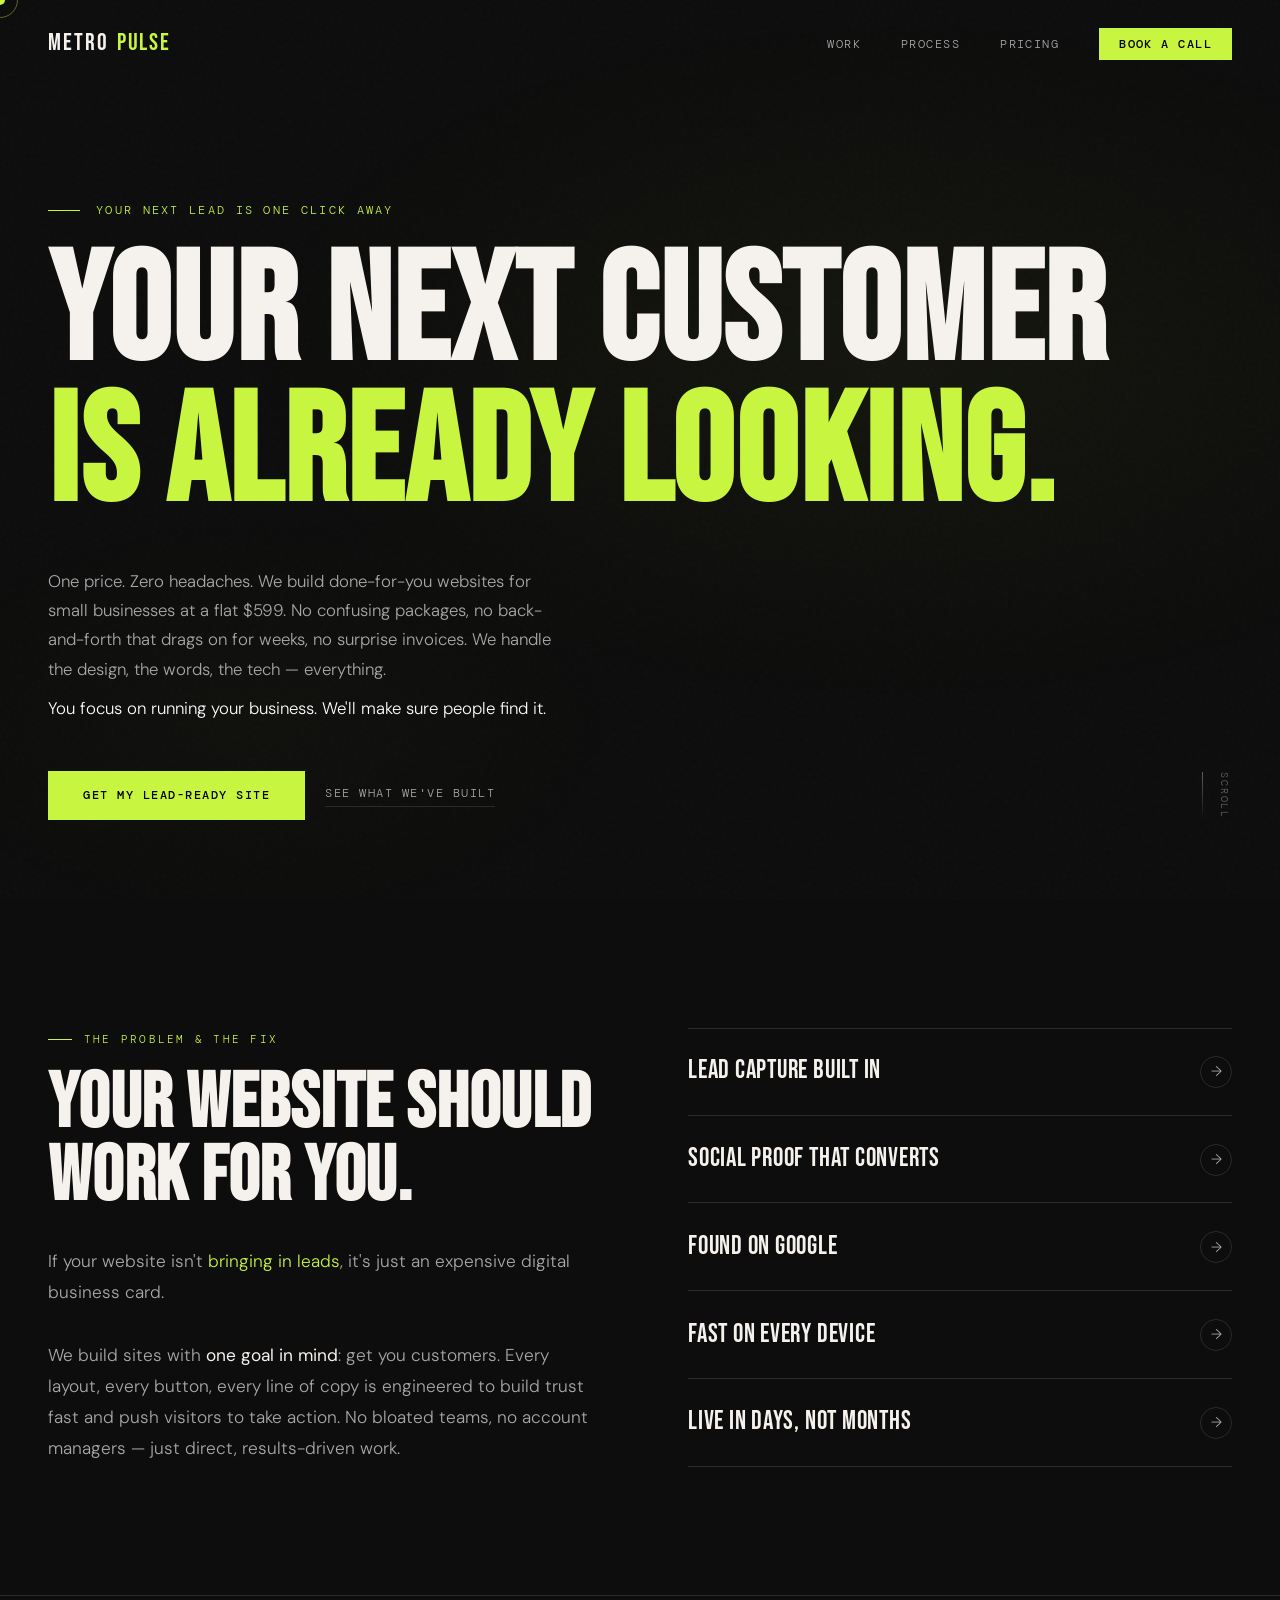
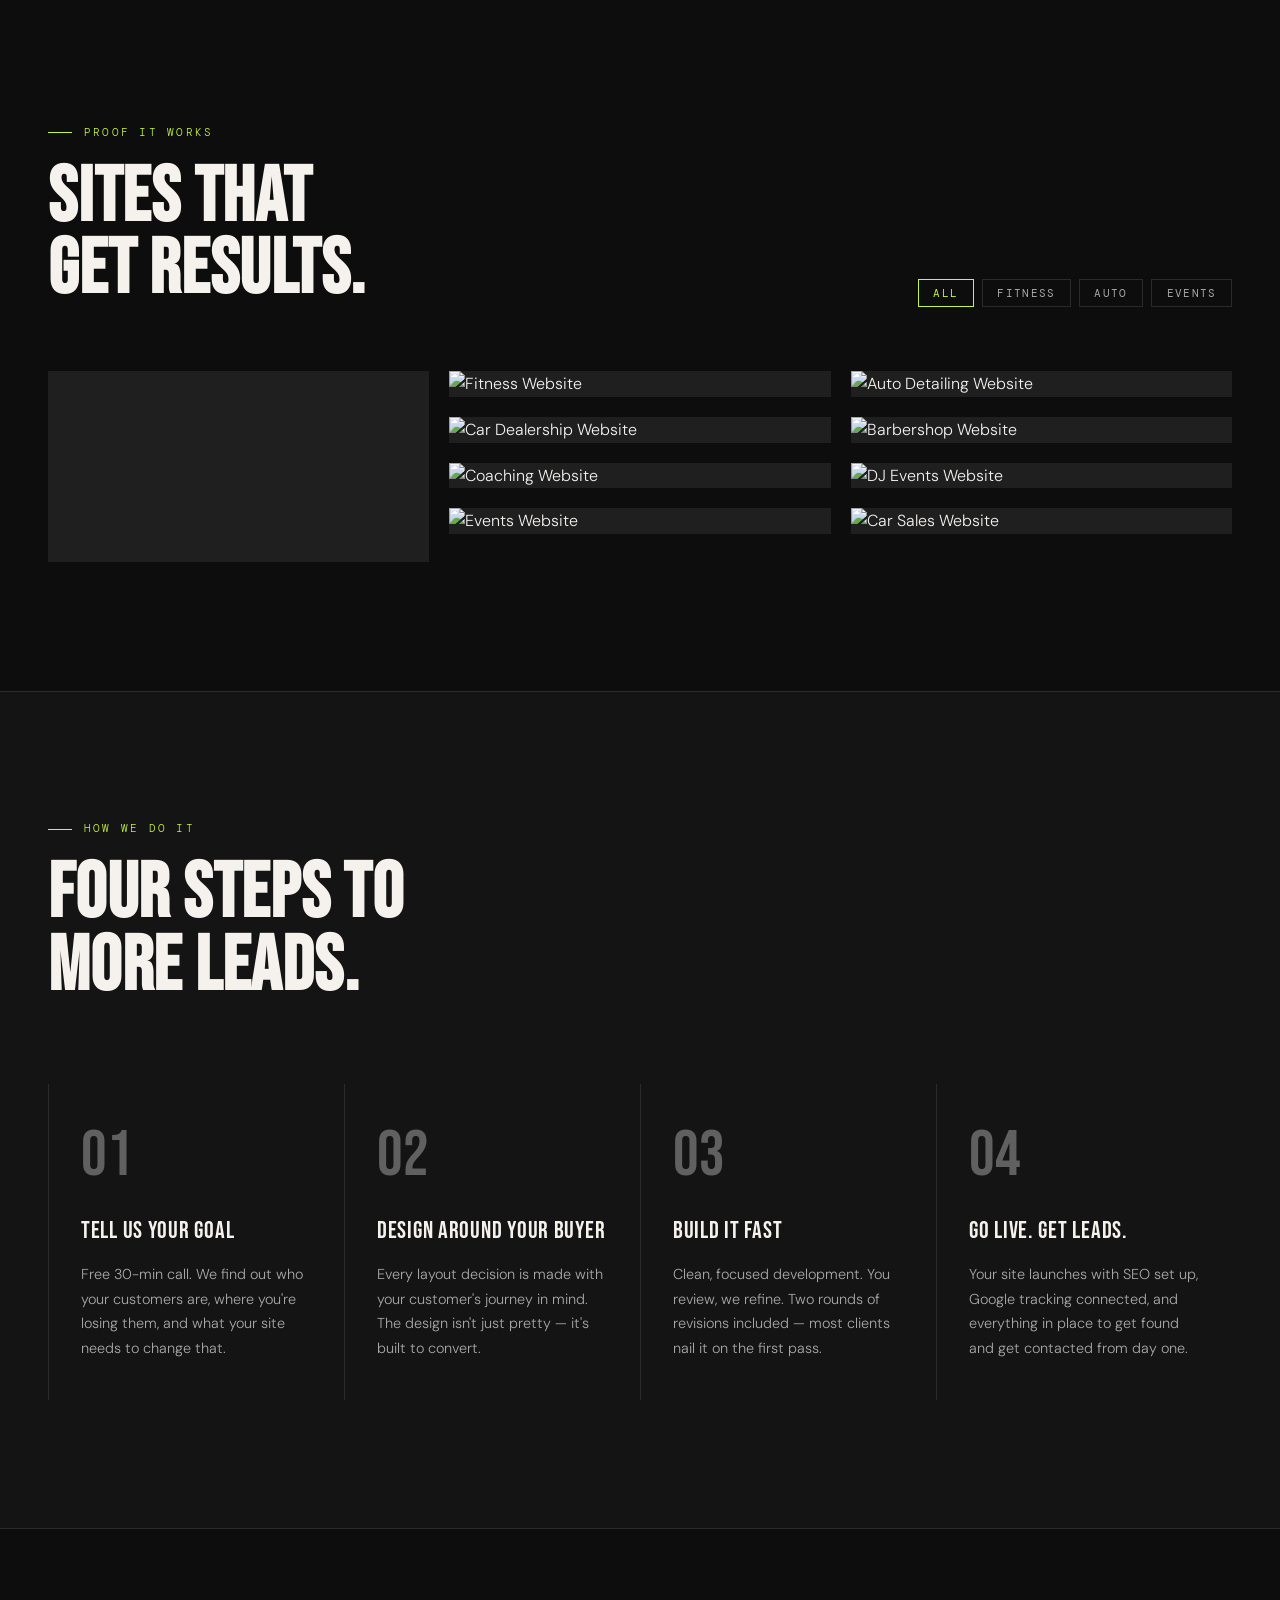
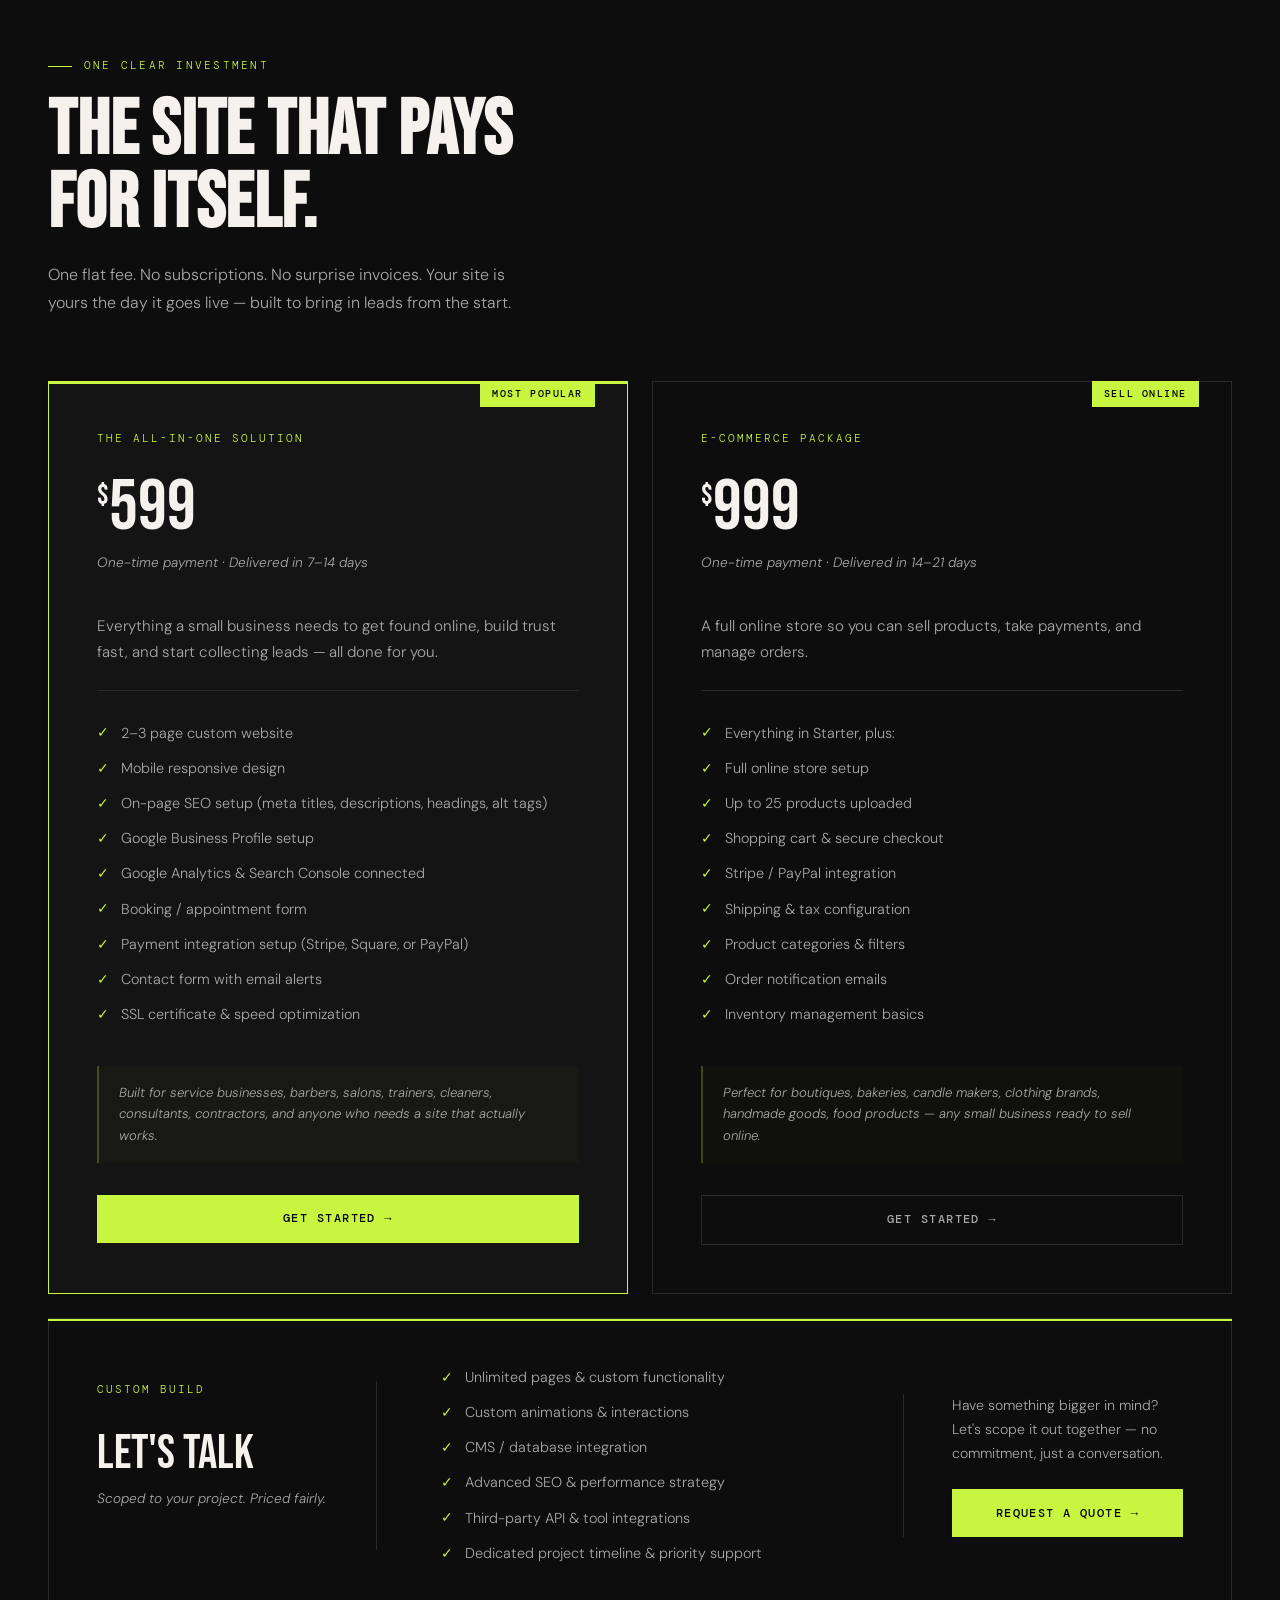
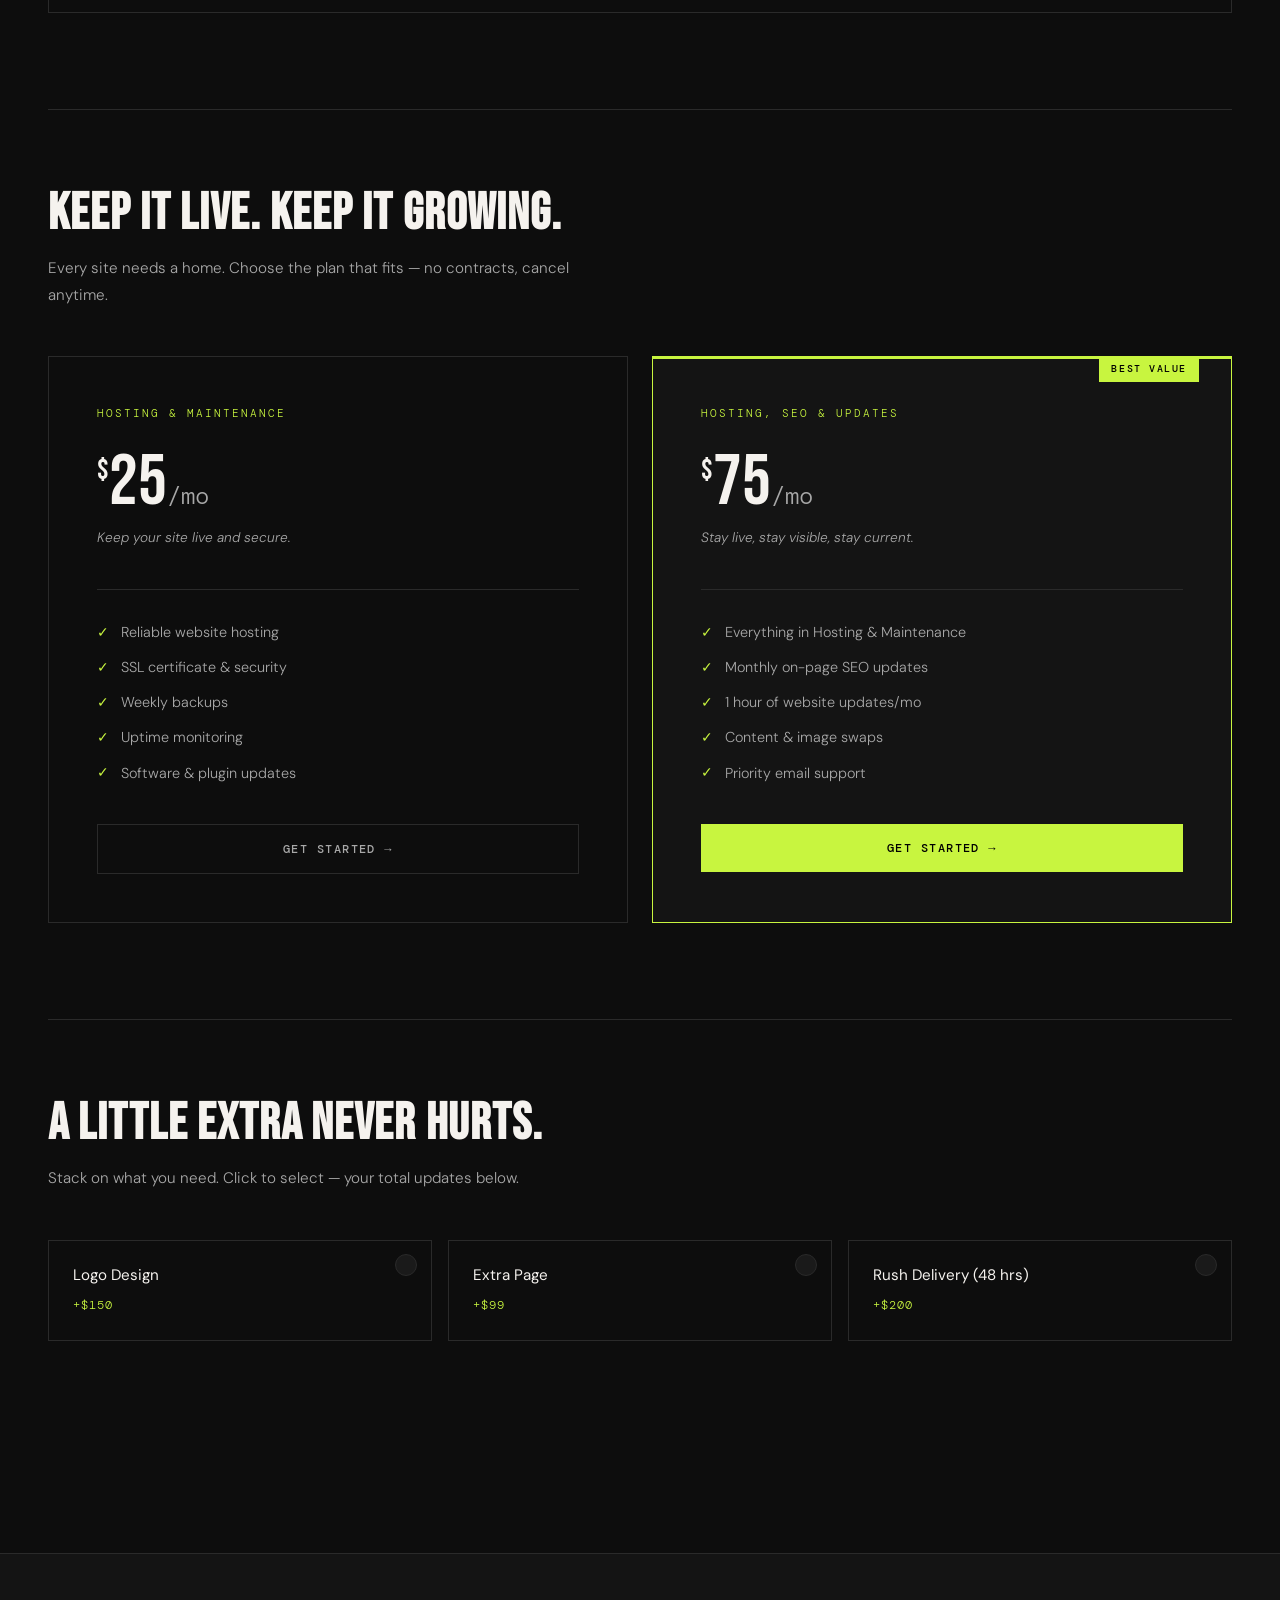
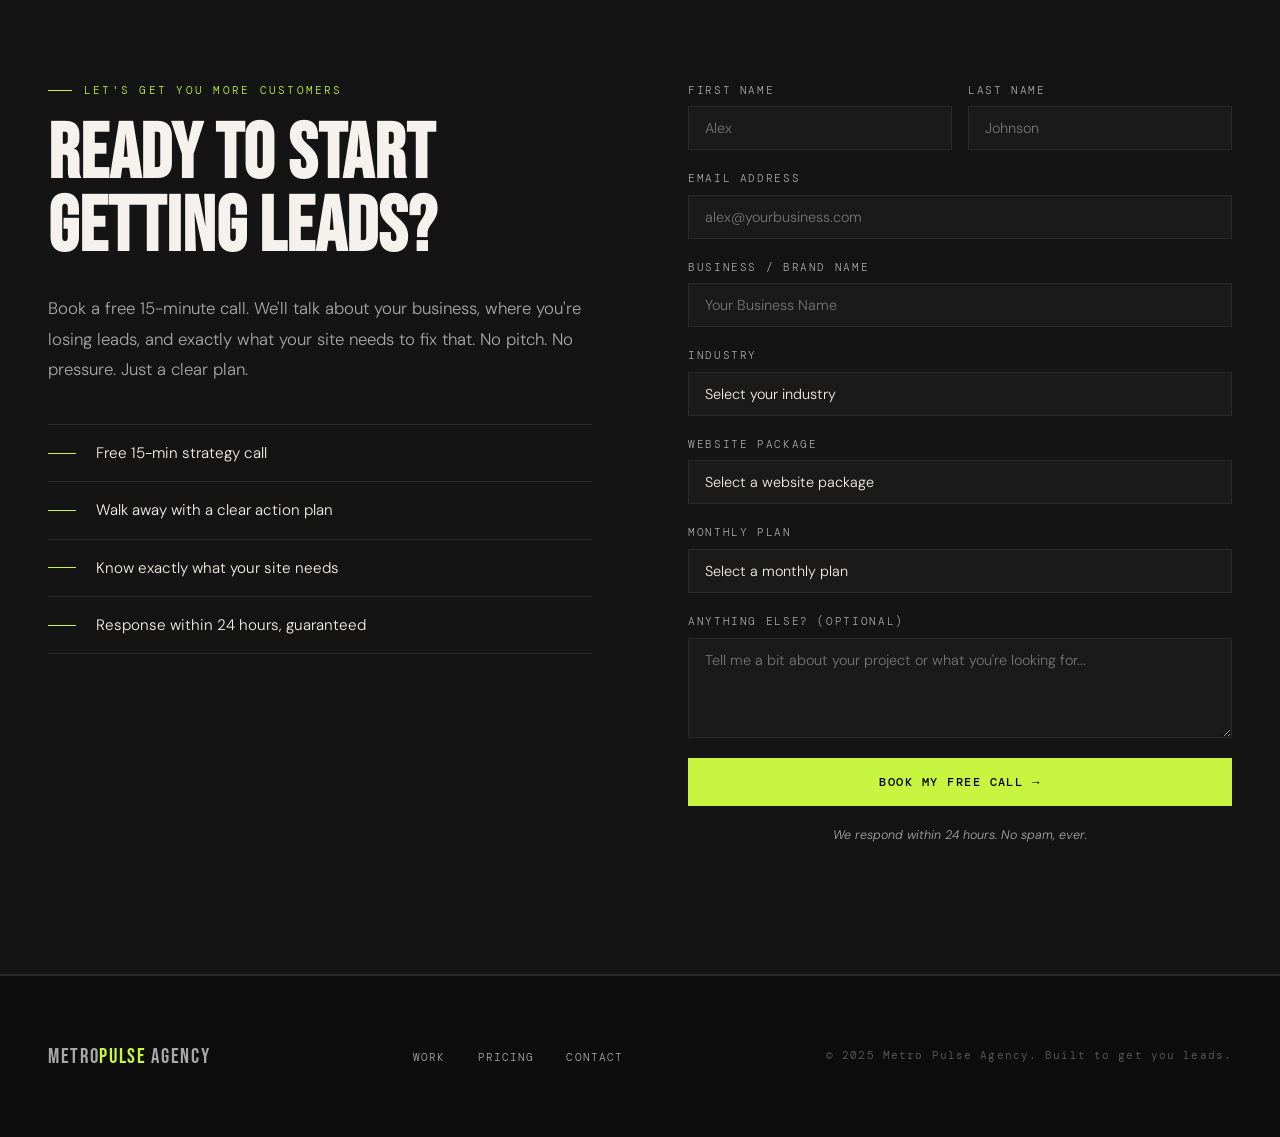
==== commit 5a9356bf: "changed-pricing-removed-section-horizontal" ====
--- a/index.html
+++ b/index.html
@@ -47,7 +47,7 @@
     Your Next Customer<br>
     <em>Is Already Looking.</em>
   </h1>
-  <p class="hero-sub">One price. Zero headaches. We build done-for-you websites for small businesses at a flat $599. No confusing packages, no back-and-forth that drags on for weeks, no surprise invoices. We handle the design, the words, the tech — everything. You focus on running your business. We'll make sure people find it.</p>
+  <p class="hero-sub">One price. Zero headaches. We build done-for-you websites for small businesses at a flat $599. No confusing packages, no back-and-forth that drags on for weeks, no surprise invoices. We handle the design, the words, the tech — everything. <span class="hero-white">You focus on running your business. We'll make sure people find it.</span></p>
   <div class="hero-actions">
     <a href="#booking" class="btn-primary">Get My Lead-Ready Site</a>
     <a href="#work" class="btn-ghost">See What We've Built</a>
@@ -69,27 +69,6 @@
   <div class="hero-scroll">Scroll</div>
 </section>
 
-<!-- MARQUEE -->
-<div class="marquee-wrap">
-  <div class="marquee-track" id="marqueeTrack">
-    <div class="marquee-item">DJ & Events <span class="dot">◆</span></div>
-    <div class="marquee-item">Fitness & Coaching <span class="dot">◆</span></div>
-    <div class="marquee-item">Auto & Car Sales <span class="dot">◆</span></div>
-    <div class="marquee-item">Restaurants & Hospitality <span class="dot">◆</span></div>
-    <div class="marquee-item">Barbershops <span class="dot">◆</span></div>
-    <div class="marquee-item">E-Commerce <span class="dot">◆</span></div>
-    <div class="marquee-item">Personal Brand <span class="dot">◆</span></div>
-    <div class="marquee-item">Real Estate <span class="dot">◆</span></div>
-    <div class="marquee-item">DJ & Events <span class="dot">◆</span></div>
-    <div class="marquee-item">Fitness & Coaching <span class="dot">◆</span></div>
-    <div class="marquee-item">Auto & Car Sales <span class="dot">◆</span></div>
-    <div class="marquee-item">Restaurants & Hospitality <span class="dot">◆</span></div>
-    <div class="marquee-item">Barbershops <span class="dot">◆</span></div>
-    <div class="marquee-item">E-Commerce <span class="dot">◆</span></div>
-    <div class="marquee-item">Personal Brand <span class="dot">◆</span></div>
-    <div class="marquee-item">Real Estate <span class="dot">◆</span></div>
-  </div>
-</div>
 
 <!-- ABOUT -->
 <section class="about" id="about">
@@ -97,7 +76,7 @@
     <div class="section-label reveal">The Problem & The Fix</div>
     <h2 class="section-title reveal delay-100">Your Website Should<br>Work For You.</h2>
     <p class="about-body reveal delay-200">
-      If your website isn't bringing in leads, it's just an expensive digital business card.<br><br>
+      If your website isn't <span style="color: var(--accent);">bringing in leads</span>, it's just an expensive digital business card.<br><br>
       We build sites with <strong>one goal in mind</strong>: get you customers. Every layout, every button, every line of copy is engineered to build trust fast and push visitors to take action. No bloated teams, no account managers — just direct, results-driven work.
     </p>
   </div>
@@ -434,25 +413,10 @@
         <div class="addon-name">Logo Design</div>
         <div class="addon-price">+$150</div>
       </div>
-      <div class="addon-card" data-price="75">
+      <div class="addon-card" data-price="99">
         <div class="addon-check">✓</div>
         <div class="addon-name">Extra Page</div>
-        <div class="addon-price">+$75</div>
-      </div>
-      <div class="addon-card" data-price="100">
-        <div class="addon-check">✓</div>
-        <div class="addon-name">Copywriting</div>
-        <div class="addon-price">+$100 / page</div>
-      </div>
-      <div class="addon-card" data-price="50">
-        <div class="addon-check">✓</div>
-        <div class="addon-name">Social Media Links & Icons</div>
-        <div class="addon-price">+$50</div>
-      </div>
-      <div class="addon-card" data-price="125">
-        <div class="addon-check">✓</div>
-        <div class="addon-name">Email Marketing Setup</div>
-        <div class="addon-price">+$125</div>
+        <div class="addon-price">+$99</div>
       </div>
       <div class="addon-card" data-price="200">
         <div class="addon-check">✓</div>
@@ -475,24 +439,12 @@
     <div class="booking-left">
       <div class="section-label reveal">Let's Get You More Customers</div>
       <h2 class="section-title reveal delay-100">Ready to Start<br>Getting Leads?</h2>
-      <p class="booking-body reveal delay-200">Book a free 30-minute call. We'll talk about your business, where you're losing leads, and exactly what your site needs to fix that. No pitch. No pressure. Just a clear plan.</p>
+      <p class="booking-body reveal delay-200">Book a free 15-minute call. We'll talk about your business, where you're losing leads, and exactly what your site needs to fix that. No pitch. No pressure. Just a clear plan.</p>
       <div class="booking-perks reveal delay-300">
-        <div class="perk">
-          <div class="perk-icon">📅</div>
-          <span>Free 30-min strategy call</span>
-        </div>
-        <div class="perk">
-          <div class="perk-icon">⚡</div>
-          <span>Walk away with a clear action plan</span>
-        </div>
-        <div class="perk">
-          <div class="perk-icon">🎯</div>
-          <span>Know exactly what your site needs</span>
-        </div>
-        <div class="perk">
-          <div class="perk-icon">💬</div>
-          <span>Response within 24 hours, guaranteed</span>
-        </div>
+        <div class="perk"><span>Free 15-min strategy call</span></div>
+        <div class="perk"><span>Walk away with a clear action plan</span></div>
+        <div class="perk"><span>Know exactly what your site needs</span></div>
+        <div class="perk"><span>Response within 24 hours, guaranteed</span></div>
       </div>
     </div>
     <div class="booking-right reveal delay-150">
@@ -542,11 +494,11 @@
           </div>
           <div class="form-field">
             <label for="hosting">Monthly Plan</label>
-            <select id="hosting">
-              <option value="" disabled selected>Select a monthly plan (optional)</option>
+            <select id="hosting" required>
+              <option value="" disabled selected>Select a monthly plan</option>
               <option>Hosting & Maintenance ($25/mo)</option>
               <option>Hosting, SEO & Updates ($75/mo)</option>
-              <option>Not Interested</option>
+              <option>I already have hosting</option>
             </select>
           </div>
           <div class="form-field">
--- a/styles.css
+++ b/styles.css
@@ -4,9 +4,9 @@
     --bg3: #1a1a1a;
     --surface: #1f1f1f;
     --border: #2a2a2a;
-    --text: #f0ede8;
-    --text-muted: #6b6b6b;
-    --text-dim: #3a3a3a;
+    --text: #f5f2ee;
+    --text-muted: #a8a8a8;
+    --text-dim: #606060;
     --accent: #c8f53f;
     --accent-dim: #a8d030;
     --white: #ffffff;
@@ -174,6 +174,11 @@
     line-height: 1.75;
     margin-bottom: 3rem;
   }
+  .hero-white {
+    color: var(--white);
+    display: block;
+    margin-top: 0.6rem;
+  }
   .hero-actions {
     display: flex;
     gap: 1.25rem;
@@ -279,36 +284,6 @@
     color: var(--text);
   }
 
-  /* MARQUEE */
-  .marquee-wrap {
-    border-top: 1px solid var(--border);
-    border-bottom: 1px solid var(--border);
-    padding: 1.1rem 0;
-    overflow: hidden;
-    background: var(--bg2);
-  }
-  .marquee-track {
-    display: flex;
-    gap: 0;
-    animation: marquee 22s linear infinite;
-    white-space: nowrap;
-  }
-  .marquee-item {
-    display: inline-flex;
-    align-items: center;
-    gap: 2rem;
-    padding: 0 2rem;
-    font-family: var(--font-display);
-    font-size: 1.05rem;
-    letter-spacing: 0.12em;
-    text-transform: uppercase;
-    color: var(--text-muted);
-  }
-  .marquee-item .dot { color: var(--accent); font-size: 1.2rem; }
-  @keyframes marquee {
-    from { transform: translateX(0); }
-    to { transform: translateX(-50%); }
-  }
 
   /* ABOUT */
   .about {
@@ -943,25 +918,41 @@
   .booking-perks {
     display: flex;
     flex-direction: column;
-    gap: 1rem;
+    gap: 0;
   }
   .perk {
     display: flex;
     align-items: center;
-    gap: 1rem;
-    font-size: 0.9rem;
-    color: var(--text-muted);
-  }
-  .perk-icon {
-    width: 2rem; height: 2rem;
-    background: rgba(200,245,63,0.08);
-    border: 1px solid rgba(200,245,63,0.15);
-    display: flex;
-    align-items: center;
-    justify-content: center;
-    font-size: 0.85rem;
+    gap: 1.25rem;
+    padding: 1rem 0;
+    border-bottom: 1px solid var(--border);
+    font-size: 0.95rem;
+    color: var(--text);
+    opacity: 0;
+    transform: translateX(-18px);
+  }
+  .perk:first-child { border-top: 1px solid var(--border); }
+  .perk::before {
+    content: '';
+    width: 1.75rem;
+    height: 1px;
+    background: var(--accent);
     flex-shrink: 0;
-  }
+    transition: width 0.3s ease;
+  }
+  .perk:hover::before { width: 2.5rem; }
+  .perk:hover span { color: var(--accent); }
+  .perk span { transition: color 0.2s ease; }
+  @keyframes perkIn {
+    to { opacity: 1; transform: translateX(0); }
+  }
+  .booking-perks.visible .perk {
+    animation: perkIn 0.5s cubic-bezier(0.23, 1, 0.32, 1) forwards;
+  }
+  .booking-perks.visible .perk:nth-child(1) { animation-delay: 0.05s; }
+  .booking-perks.visible .perk:nth-child(2) { animation-delay: 0.15s; }
+  .booking-perks.visible .perk:nth-child(3) { animation-delay: 0.25s; }
+  .booking-perks.visible .perk:nth-child(4) { animation-delay: 0.35s; }
   .booking-form {
     display: flex;
     flex-direction: column;
@@ -1126,7 +1117,7 @@
     nav { padding: 1.25rem 1.5rem; }
     .nav-links { display: none; }
     .hamburger { display: flex; }
-    .hero { padding: 0 1.5rem 4rem; }
+    .hero { padding: 5rem 1.5rem 4rem; }
     .hero-headline { font-size: clamp(3.5rem, 16vw, 5.5rem); }
     .about { grid-template-columns: 1fr; padding: 5rem 1.5rem; gap: 3rem; }
     .portfolio { padding: 5rem 1.5rem; }
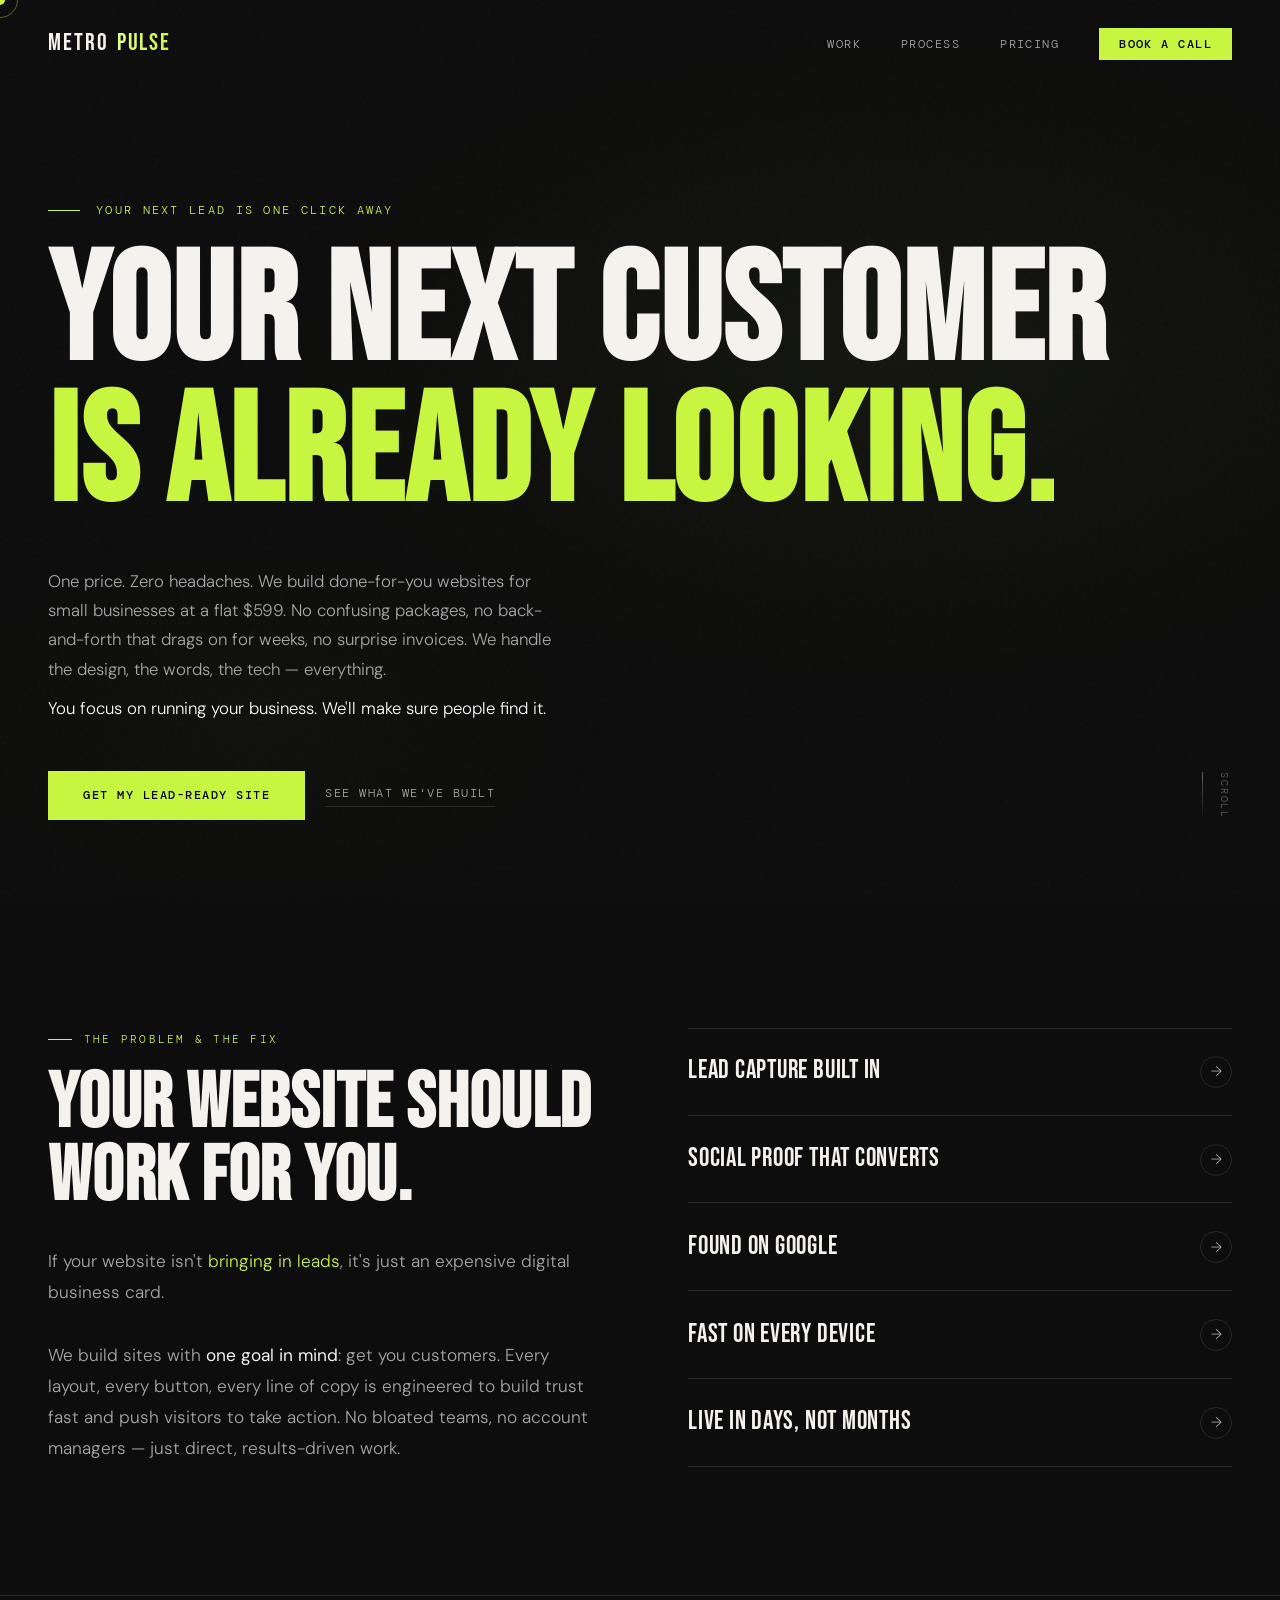
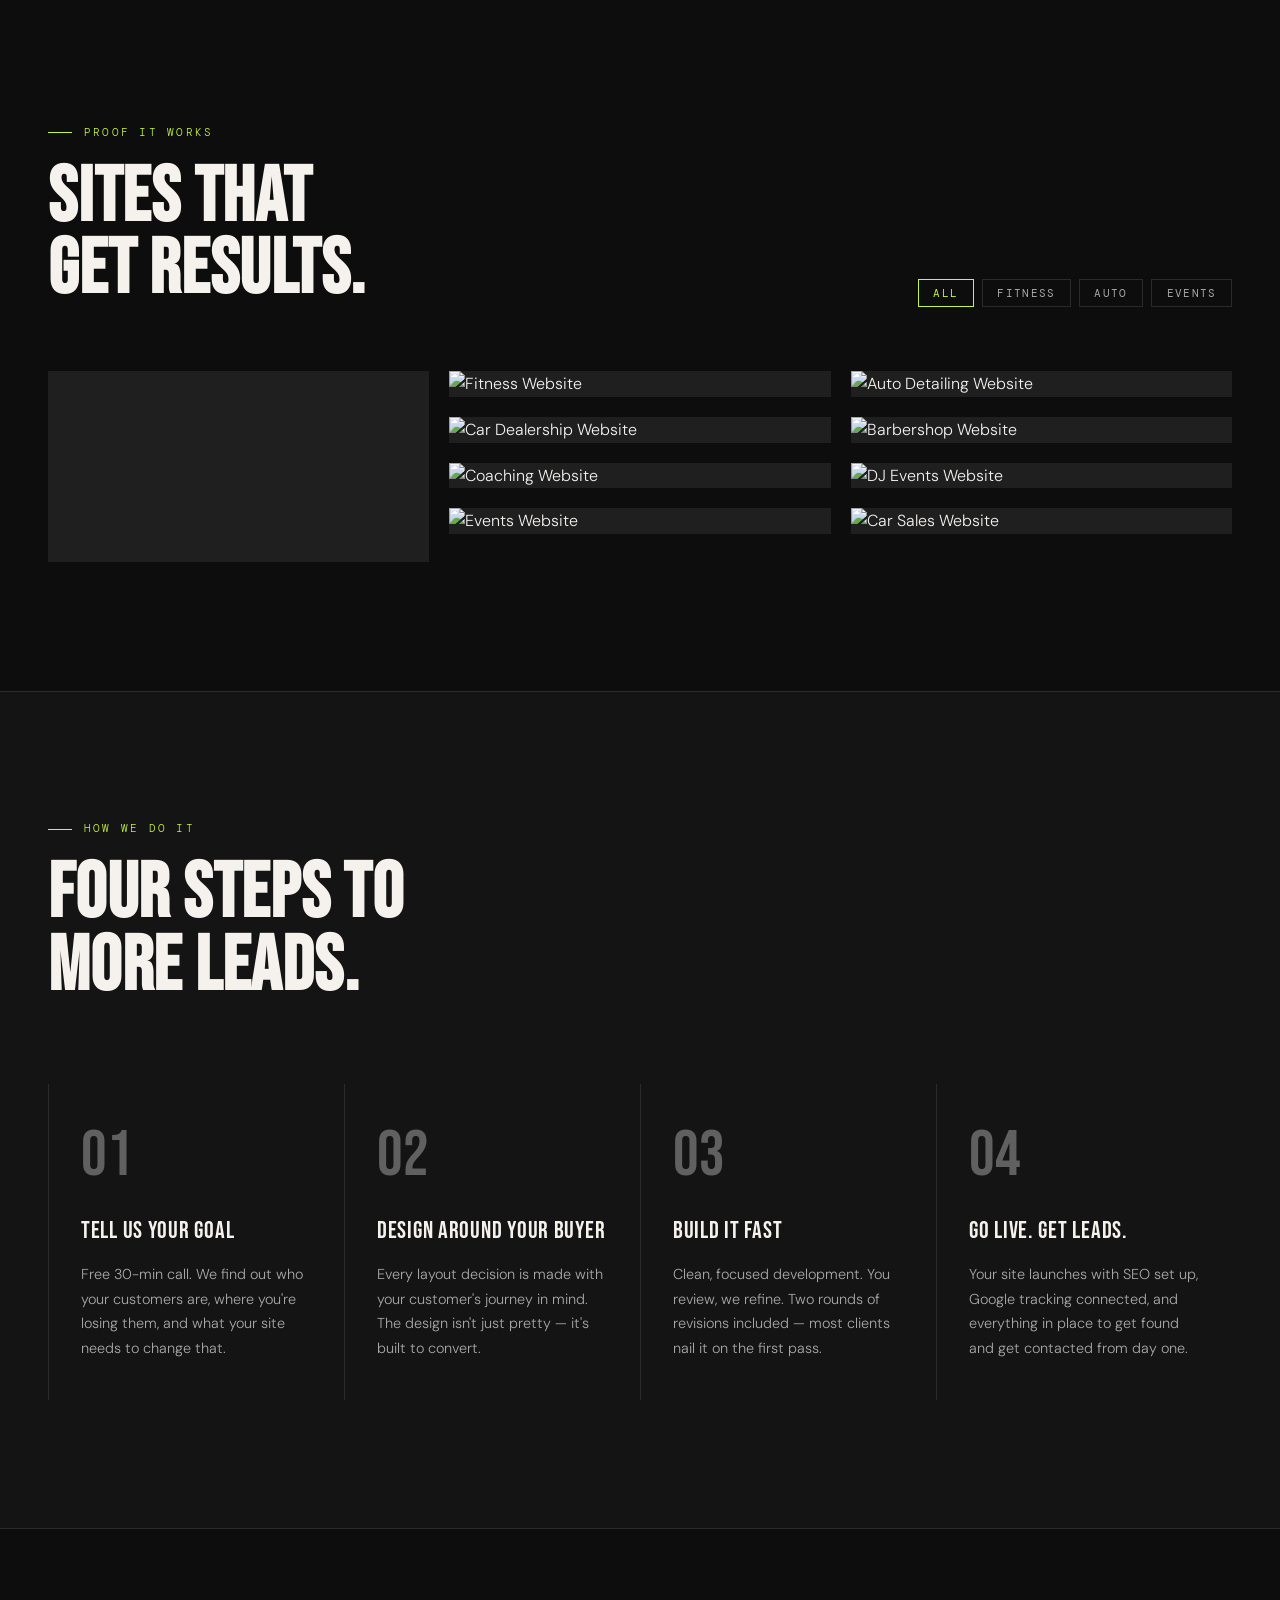
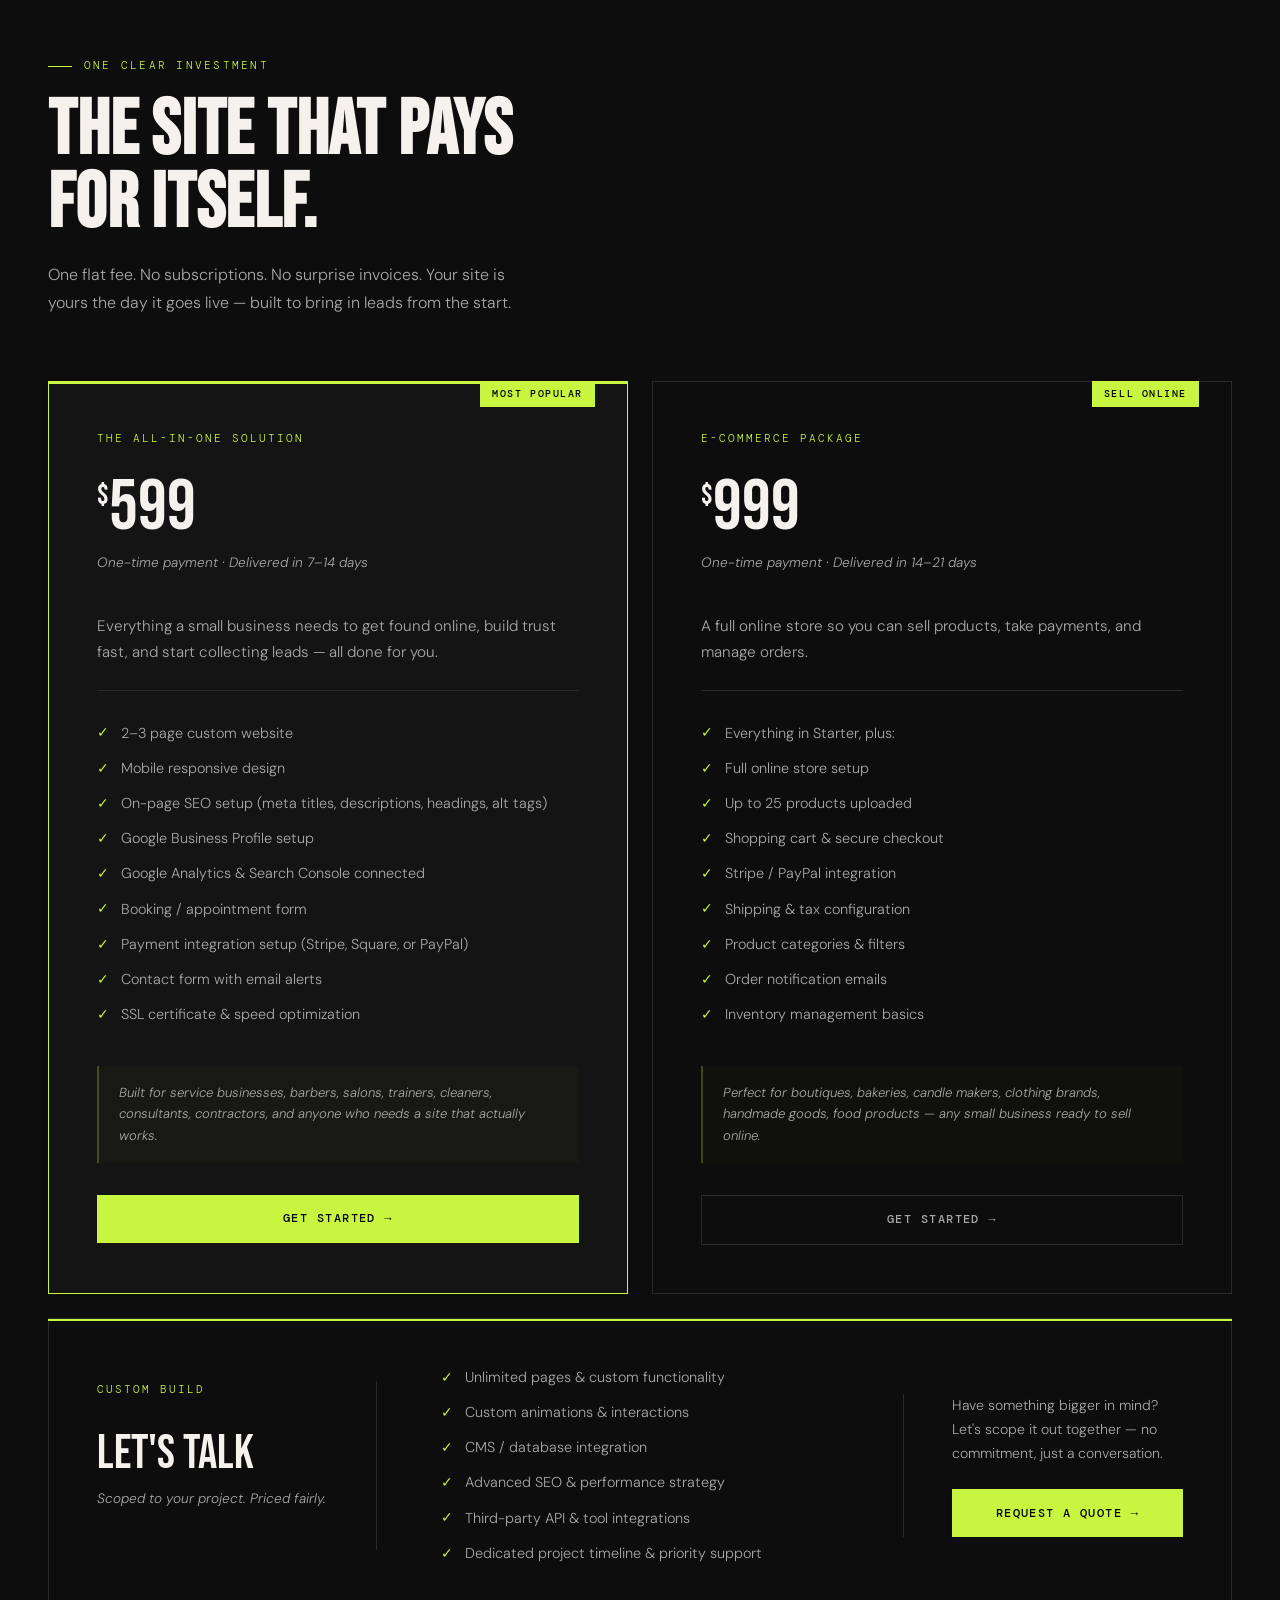
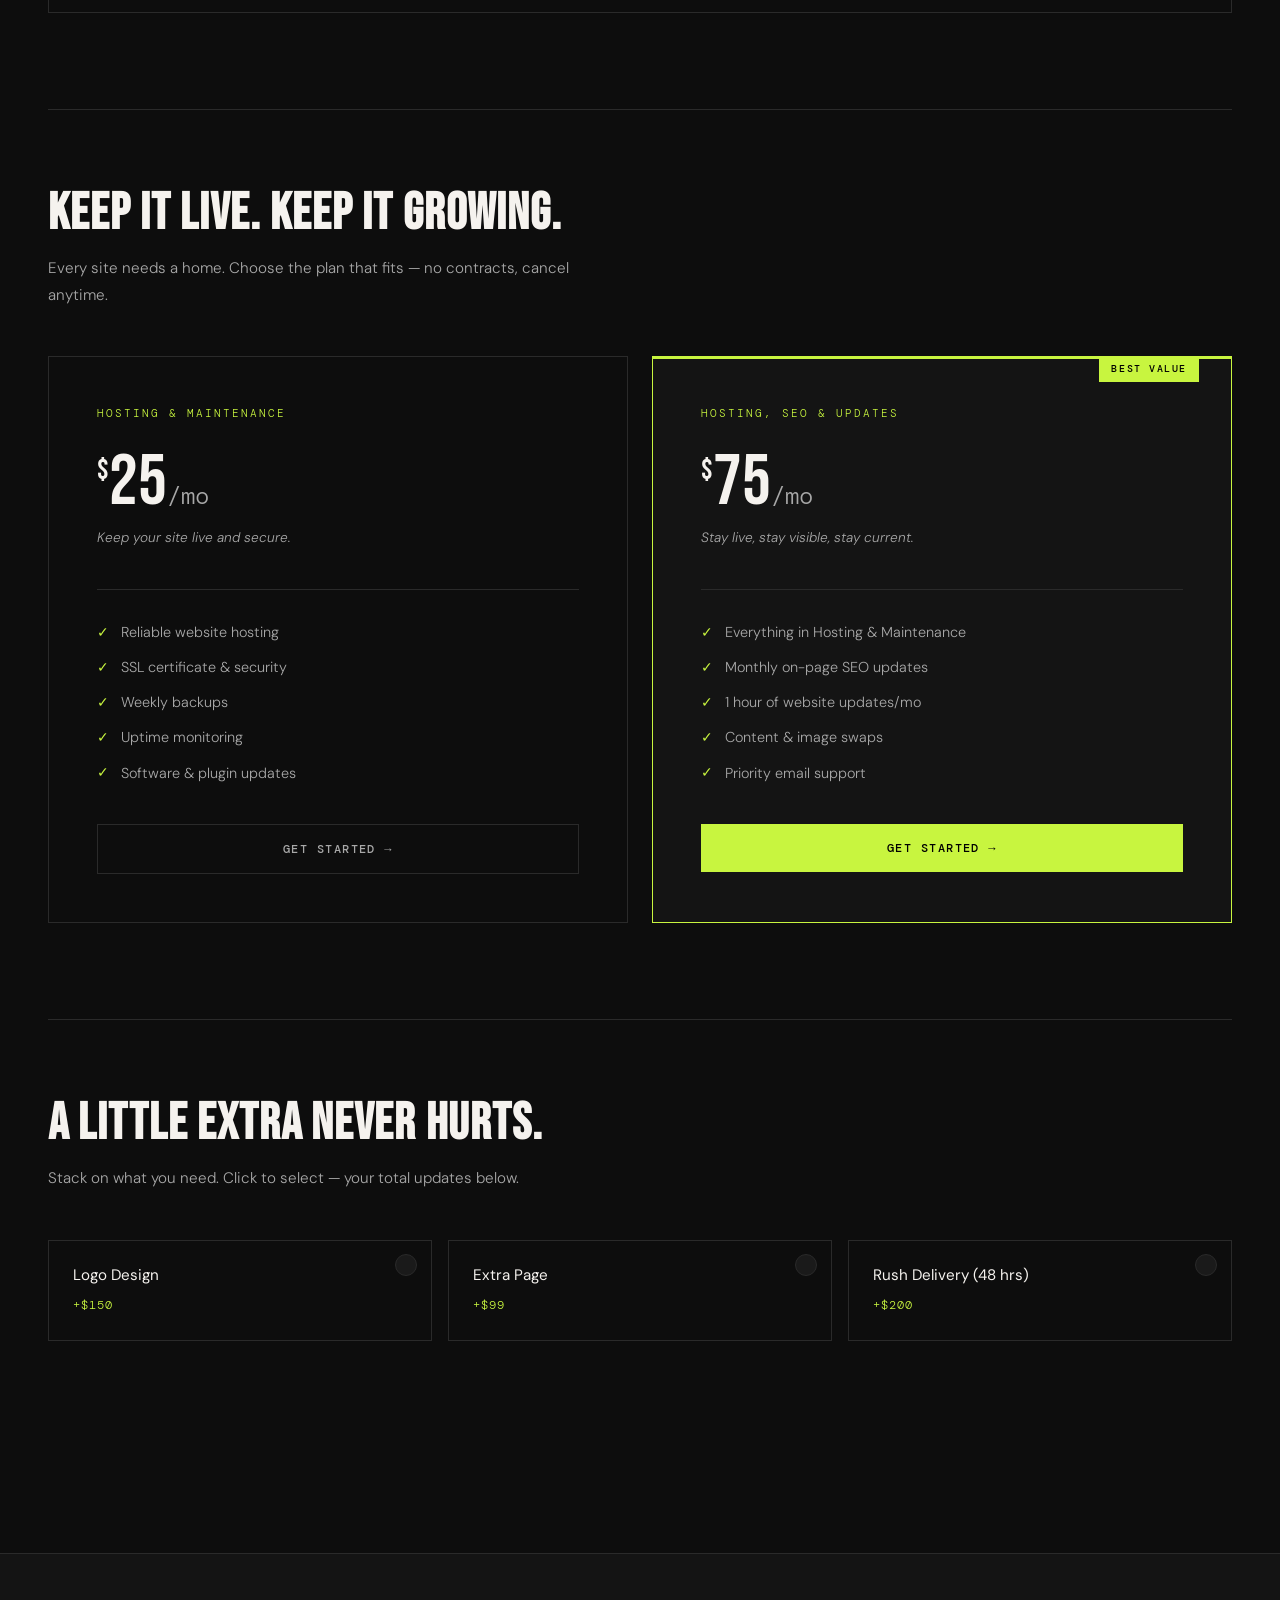
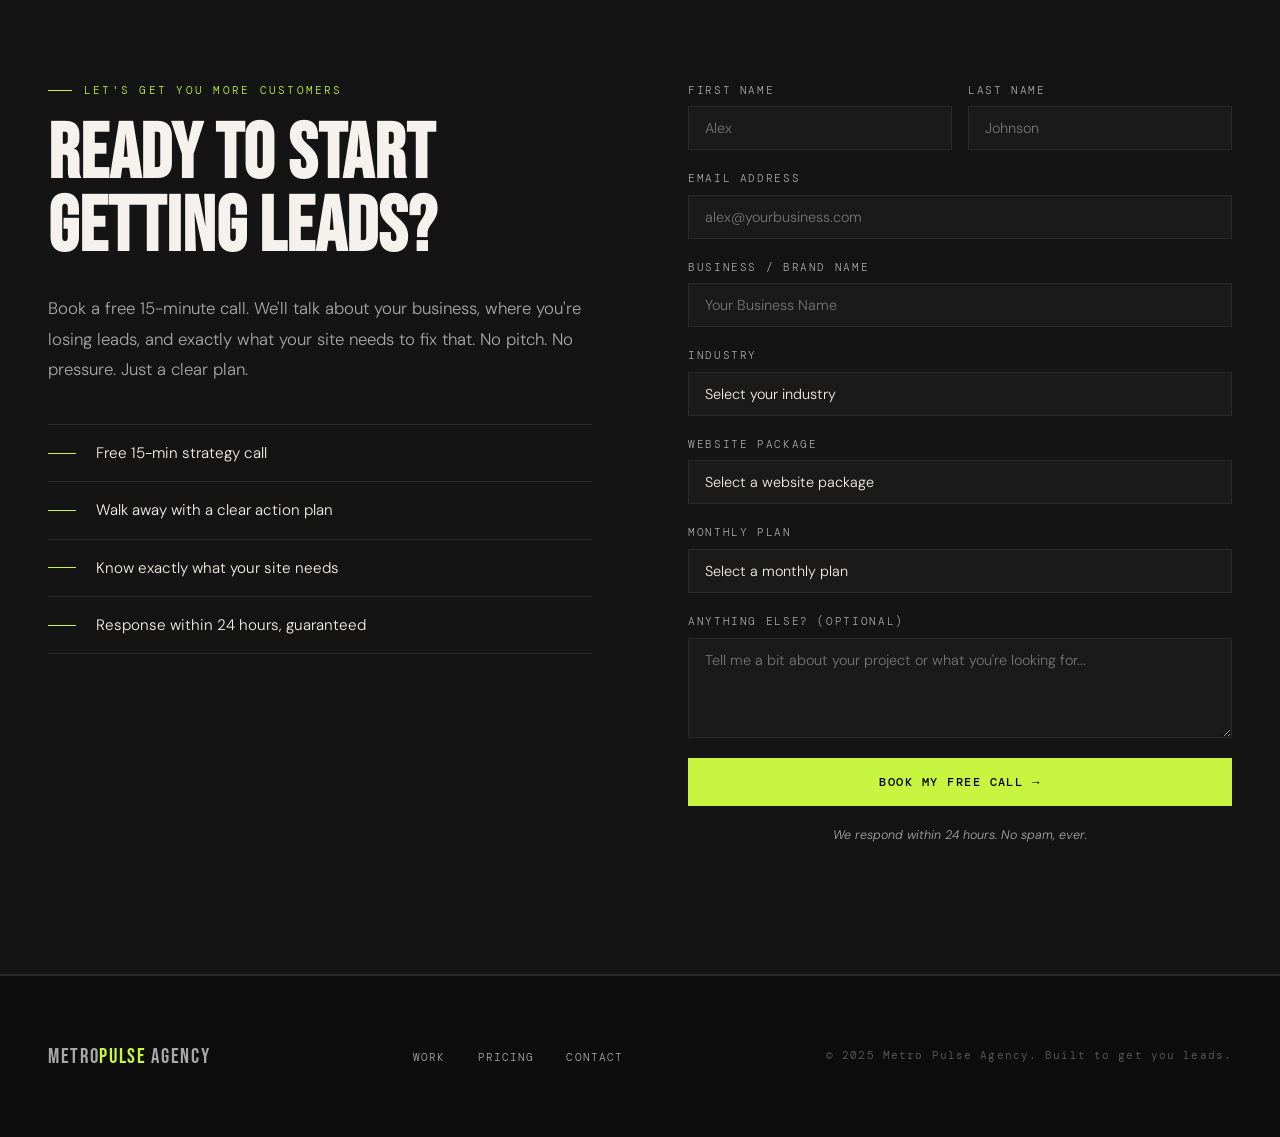
==== commit cd7e1516: "added-php-contact-form" ====
--- a/index.html
+++ b/index.html
@@ -453,24 +453,24 @@
           <div class="form-row">
             <div class="form-field">
               <label for="fname">First Name</label>
-              <input type="text" id="fname" placeholder="Alex" required>
+              <input type="text" id="fname" name="fname" placeholder="Alex" required>
             </div>
             <div class="form-field">
               <label for="lname">Last Name</label>
-              <input type="text" id="lname" placeholder="Johnson" required>
+              <input type="text" id="lname" name="lname" placeholder="Johnson" required>
             </div>
           </div>
           <div class="form-field">
             <label for="email">Email Address</label>
-            <input type="email" id="email" placeholder="alex@yourbusiness.com" required>
+            <input type="email" id="email" name="email" placeholder="alex@yourbusiness.com" required>
           </div>
           <div class="form-field">
             <label for="business">Business / Brand Name</label>
-            <input type="text" id="business" placeholder="Your Business Name">
+            <input type="text" id="business" name="business" placeholder="Your Business Name">
           </div>
           <div class="form-field">
             <label for="industry">Industry</label>
-            <select id="industry">
+            <select id="industry" name="industry">
               <option value="" disabled selected>Select your industry</option>
               <option>DJ / Music / Events</option>
               <option>Fitness / Gym / Coaching</option>
@@ -484,7 +484,7 @@
           </div>
           <div class="form-field">
             <label for="package">Website Package</label>
-            <select id="package">
+            <select id="package" name="package">
               <option value="" disabled selected>Select a website package</option>
               <option>The All-In-One Solution ($599)</option>
               <option>E-Commerce Package ($999)</option>
@@ -494,7 +494,7 @@
           </div>
           <div class="form-field">
             <label for="hosting">Monthly Plan</label>
-            <select id="hosting" required>
+            <select id="hosting" name="hosting" required>
               <option value="" disabled selected>Select a monthly plan</option>
               <option>Hosting & Maintenance ($25/mo)</option>
               <option>Hosting, SEO & Updates ($75/mo)</option>
@@ -503,7 +503,7 @@
           </div>
           <div class="form-field">
             <label for="message">Anything else? (optional)</label>
-            <textarea id="message" placeholder="Tell me a bit about your project or what you're looking for..."></textarea>
+            <textarea id="message" name="message" placeholder="Tell me a bit about your project or what you're looking for..."></textarea>
           </div>
           <button type="submit" class="btn-submit">Book My Free Call →</button>
           <p class="form-note">We respond within 24 hours. No spam, ever.</p>
--- a/styles.css
+++ b/styles.css
@@ -93,7 +93,19 @@
     align-items: center;
     gap: 0.5rem;
   }
-  .nav-logo span { color: var(--accent); }
+  .nav-logo span {
+    background: linear-gradient(90deg, var(--accent) 0%, #e2ff85 50%, var(--accent) 100%);
+    background-size: 200% 100%;
+    background-position: 100% 0;
+    -webkit-background-clip: text;
+    -webkit-text-fill-color: transparent;
+    background-clip: text;
+    animation: greenSweep 3s ease-in-out infinite;
+  }
+  @keyframes greenSweep {
+    0%   { background-position: 100% 0; }
+    100% { background-position: -100% 0; }
+  }
   .nav-links {
     display: flex;
     gap: 2.5rem;
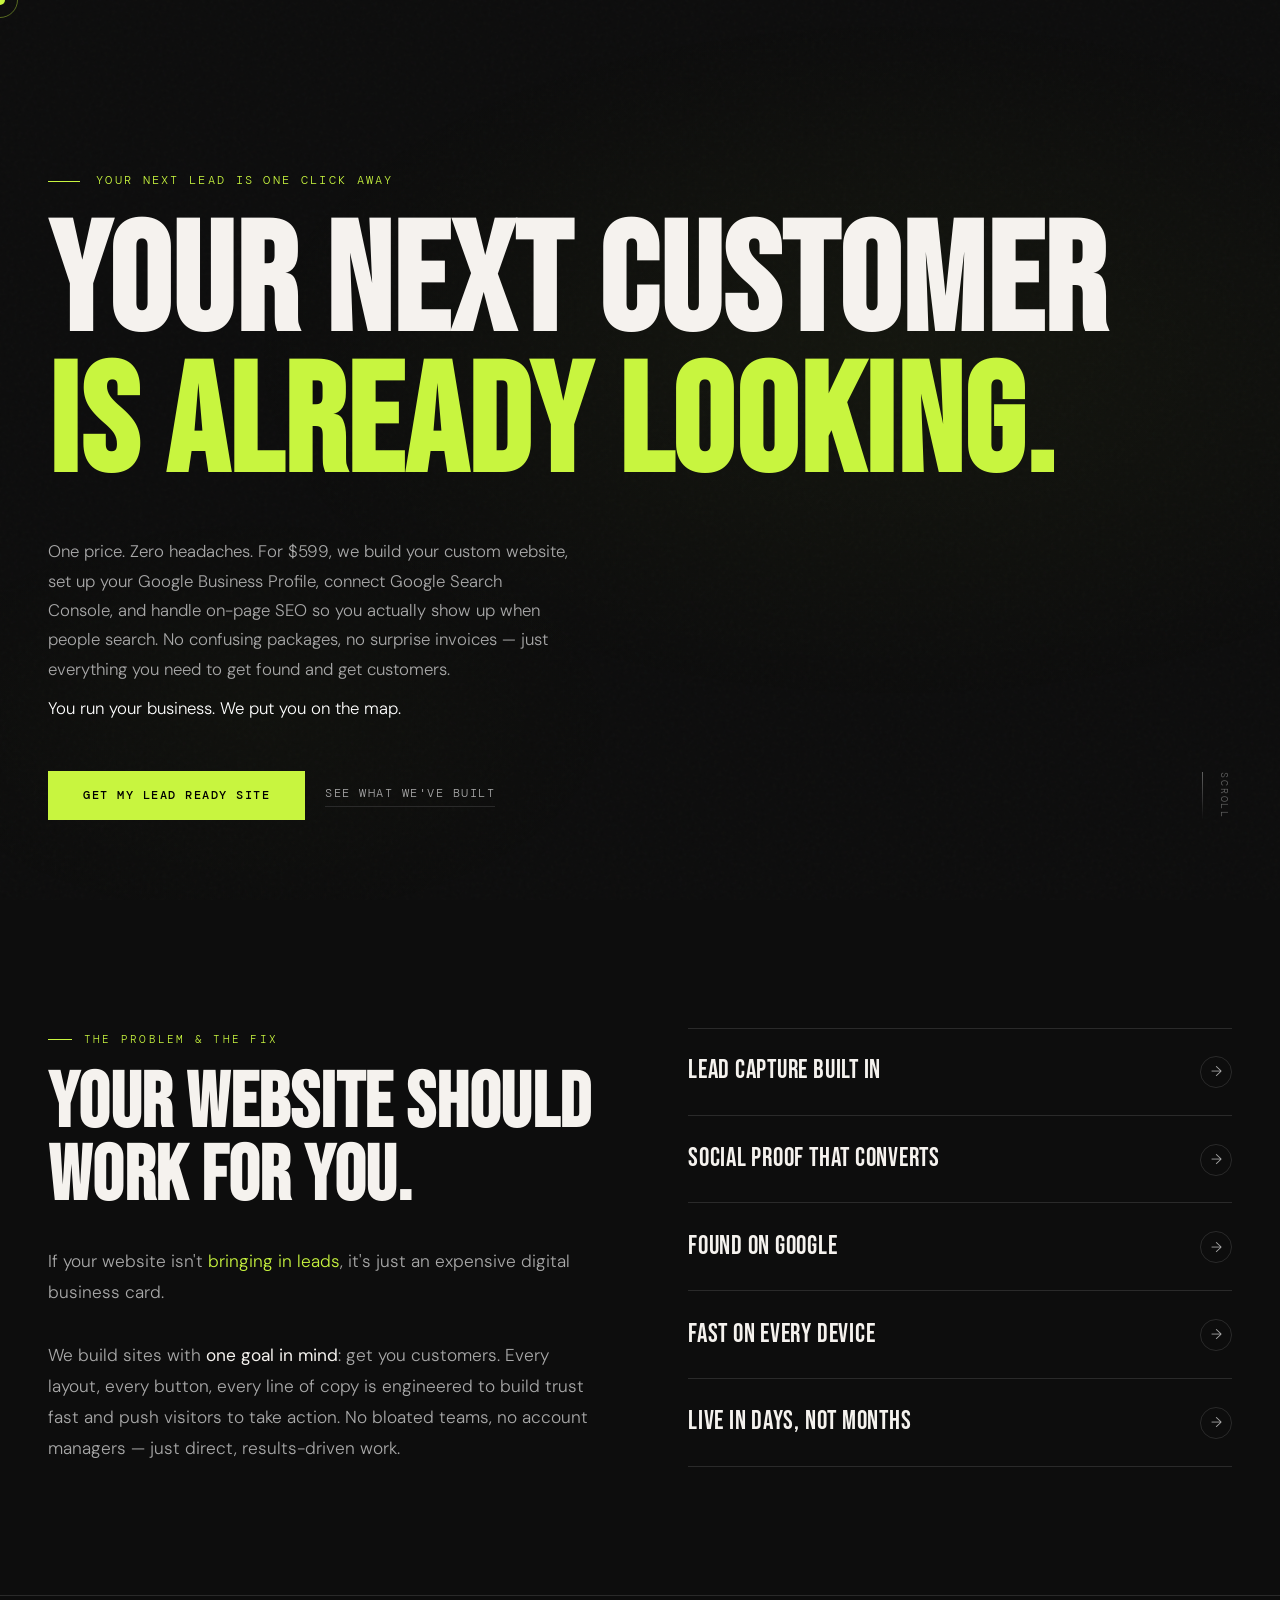
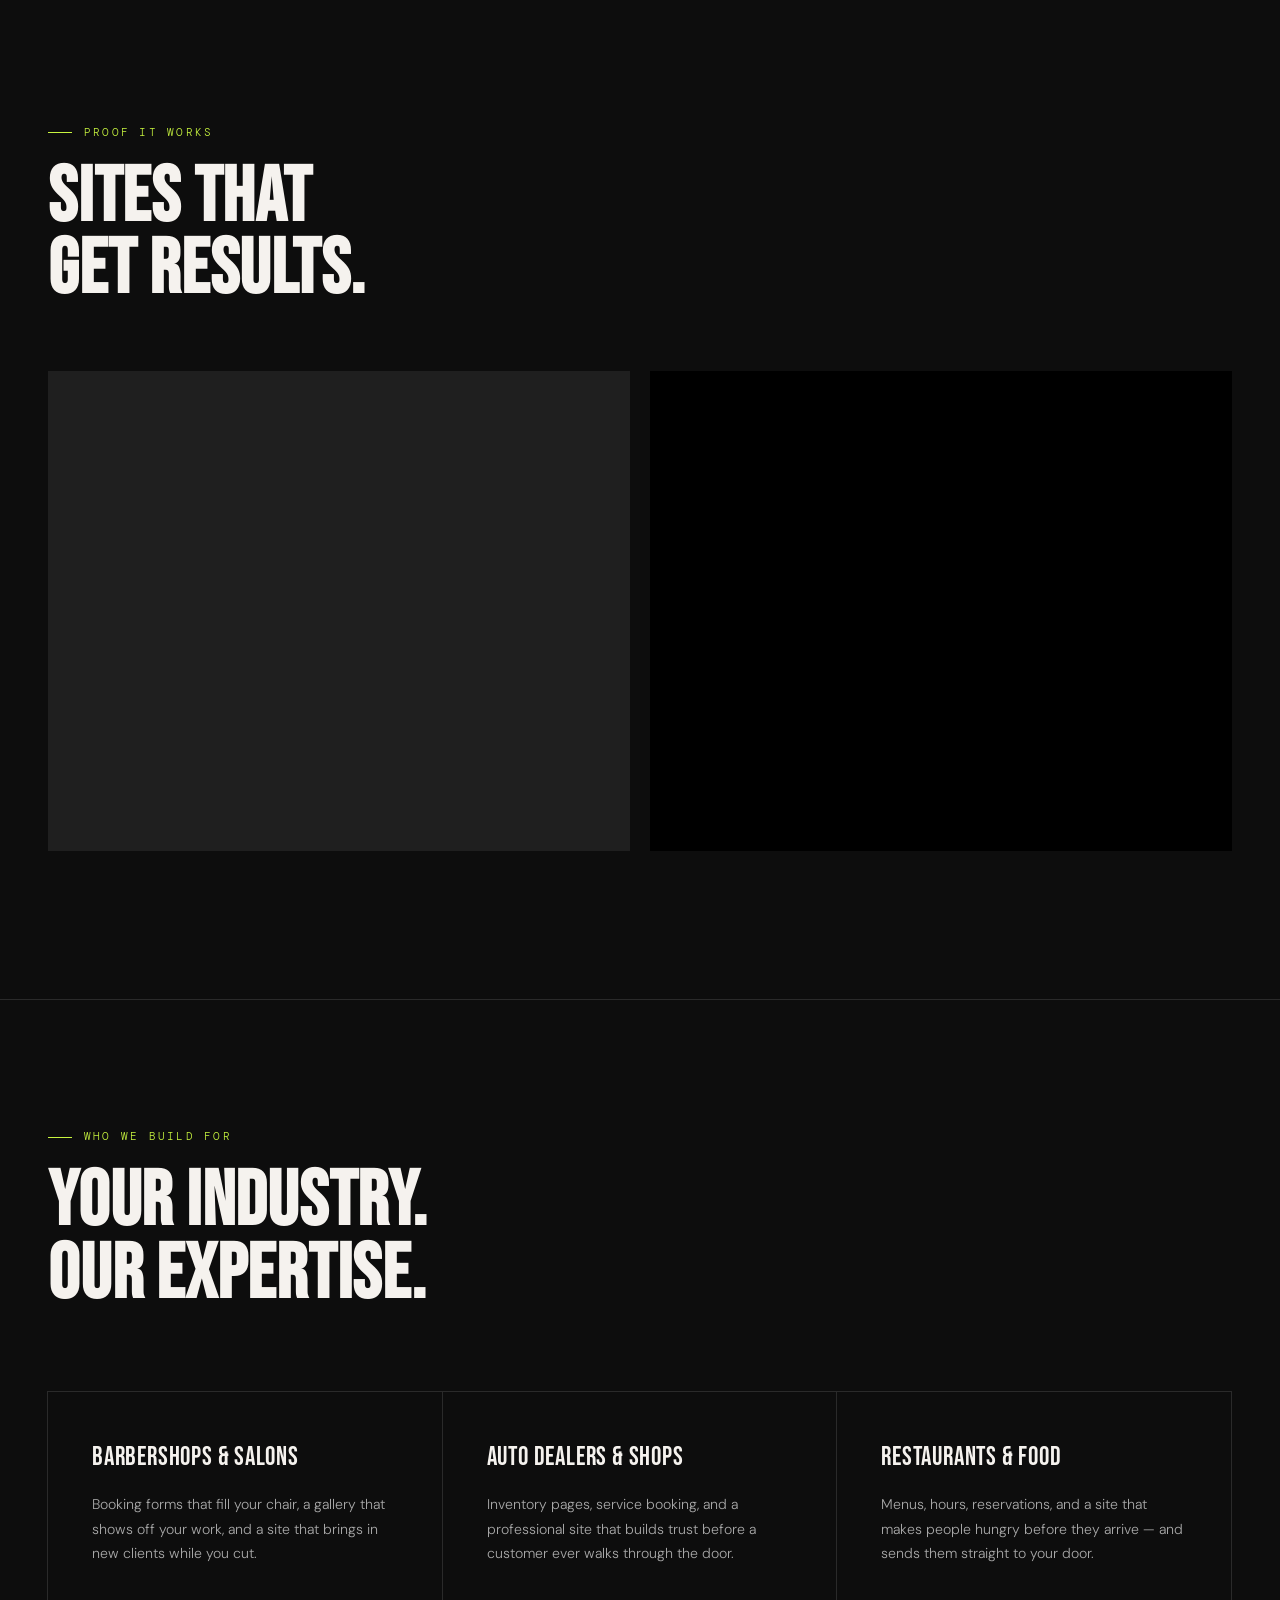
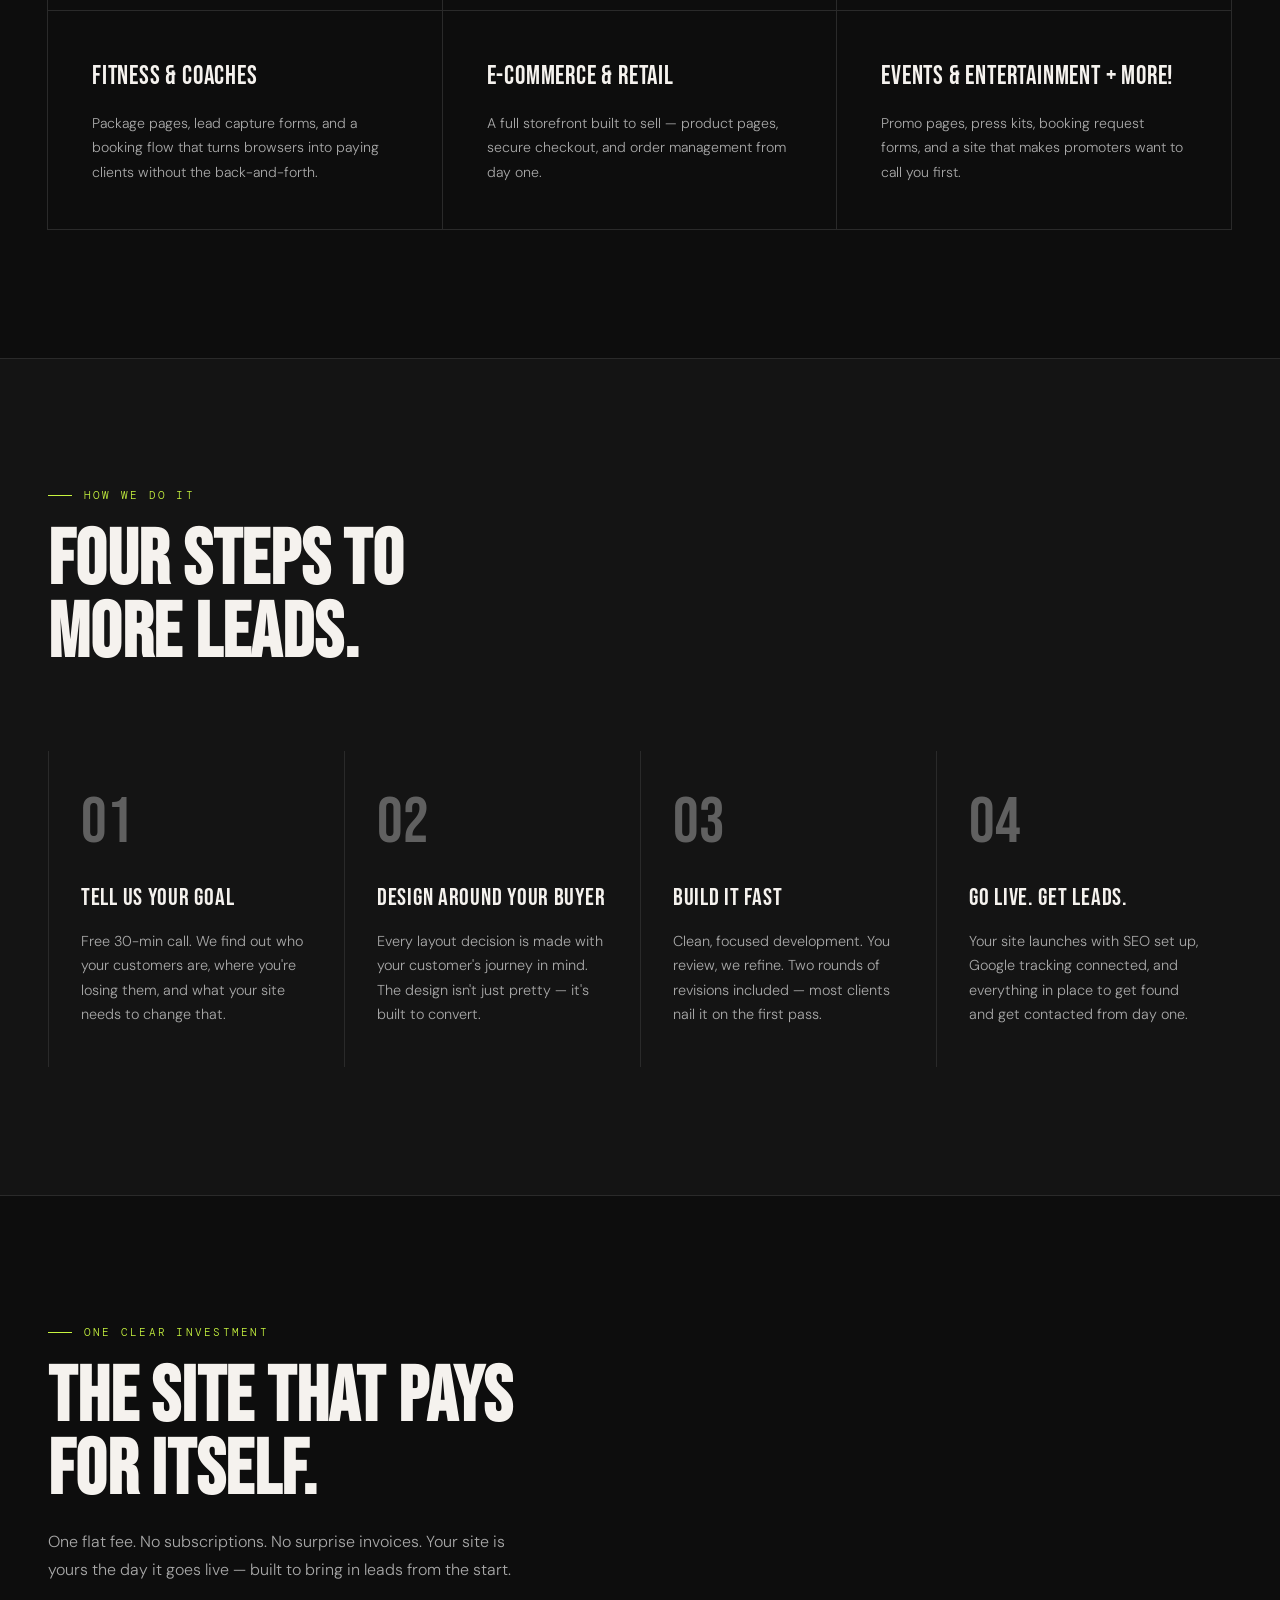
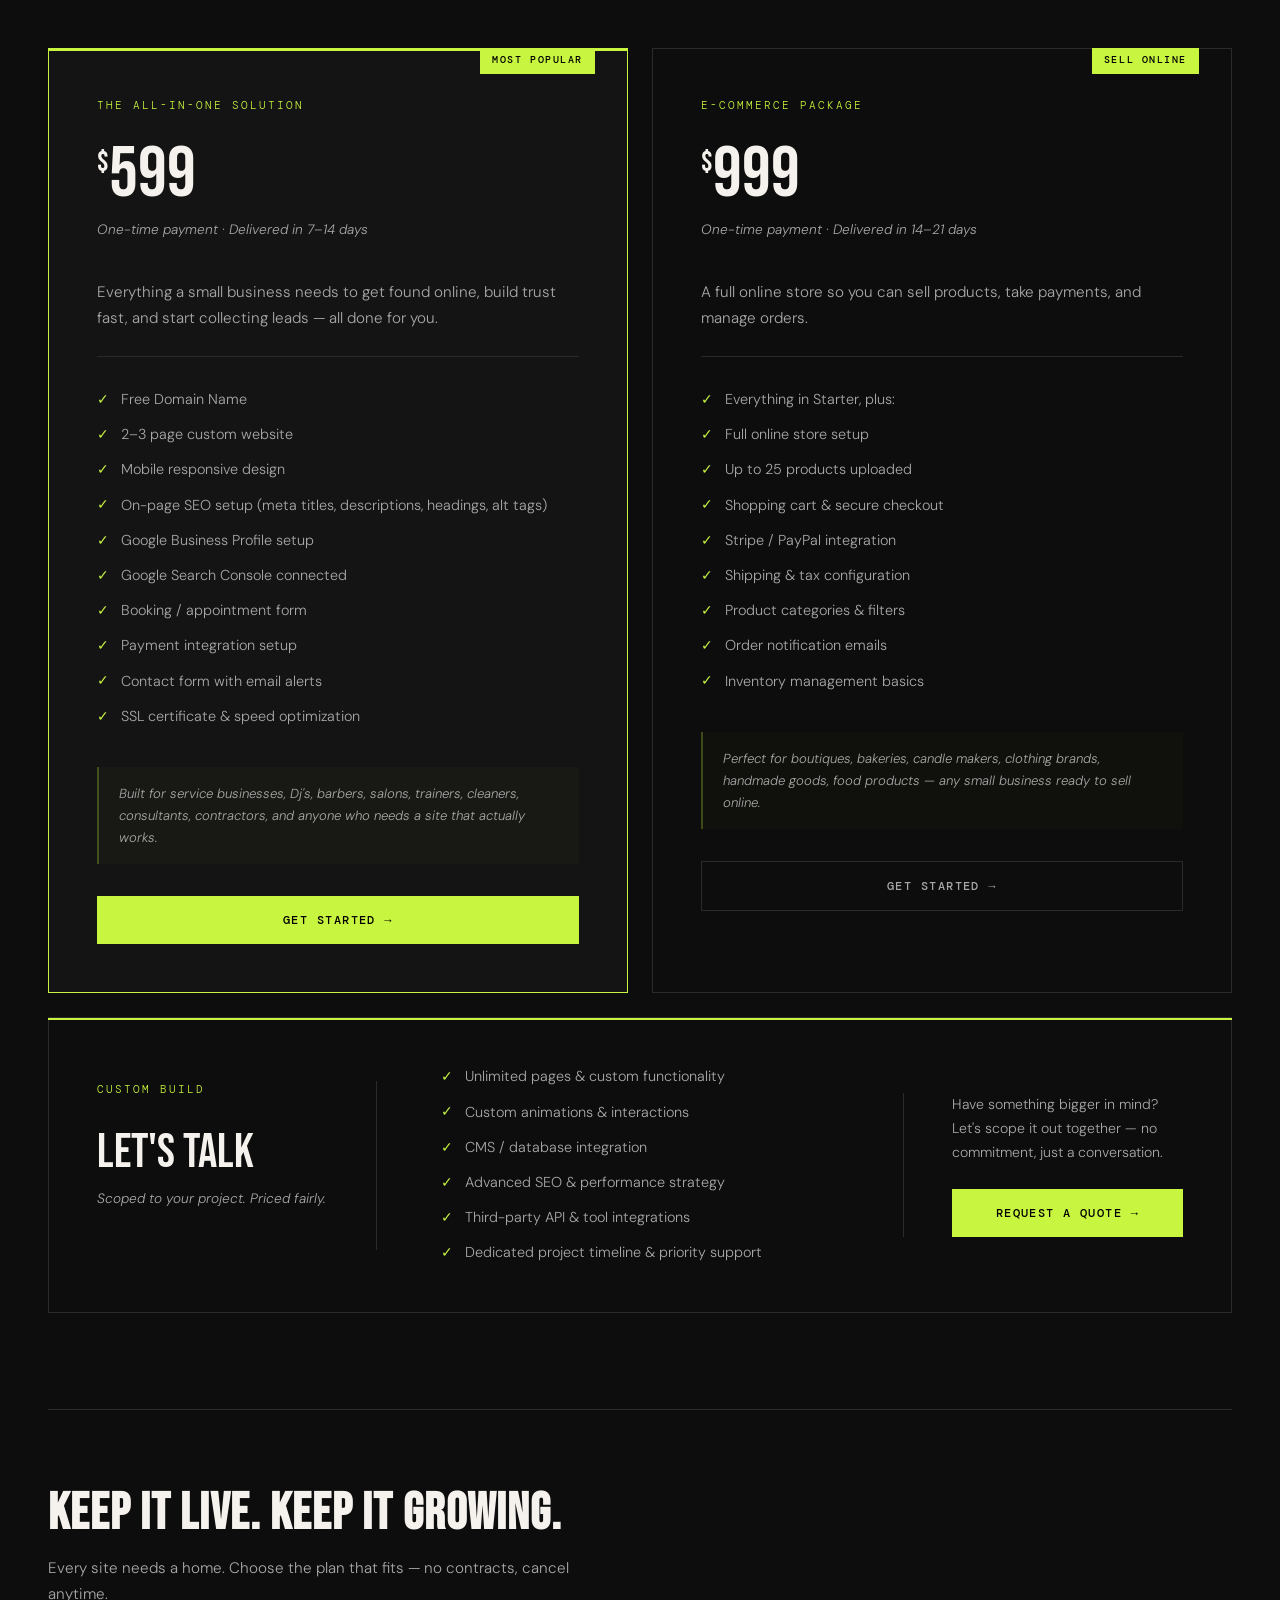
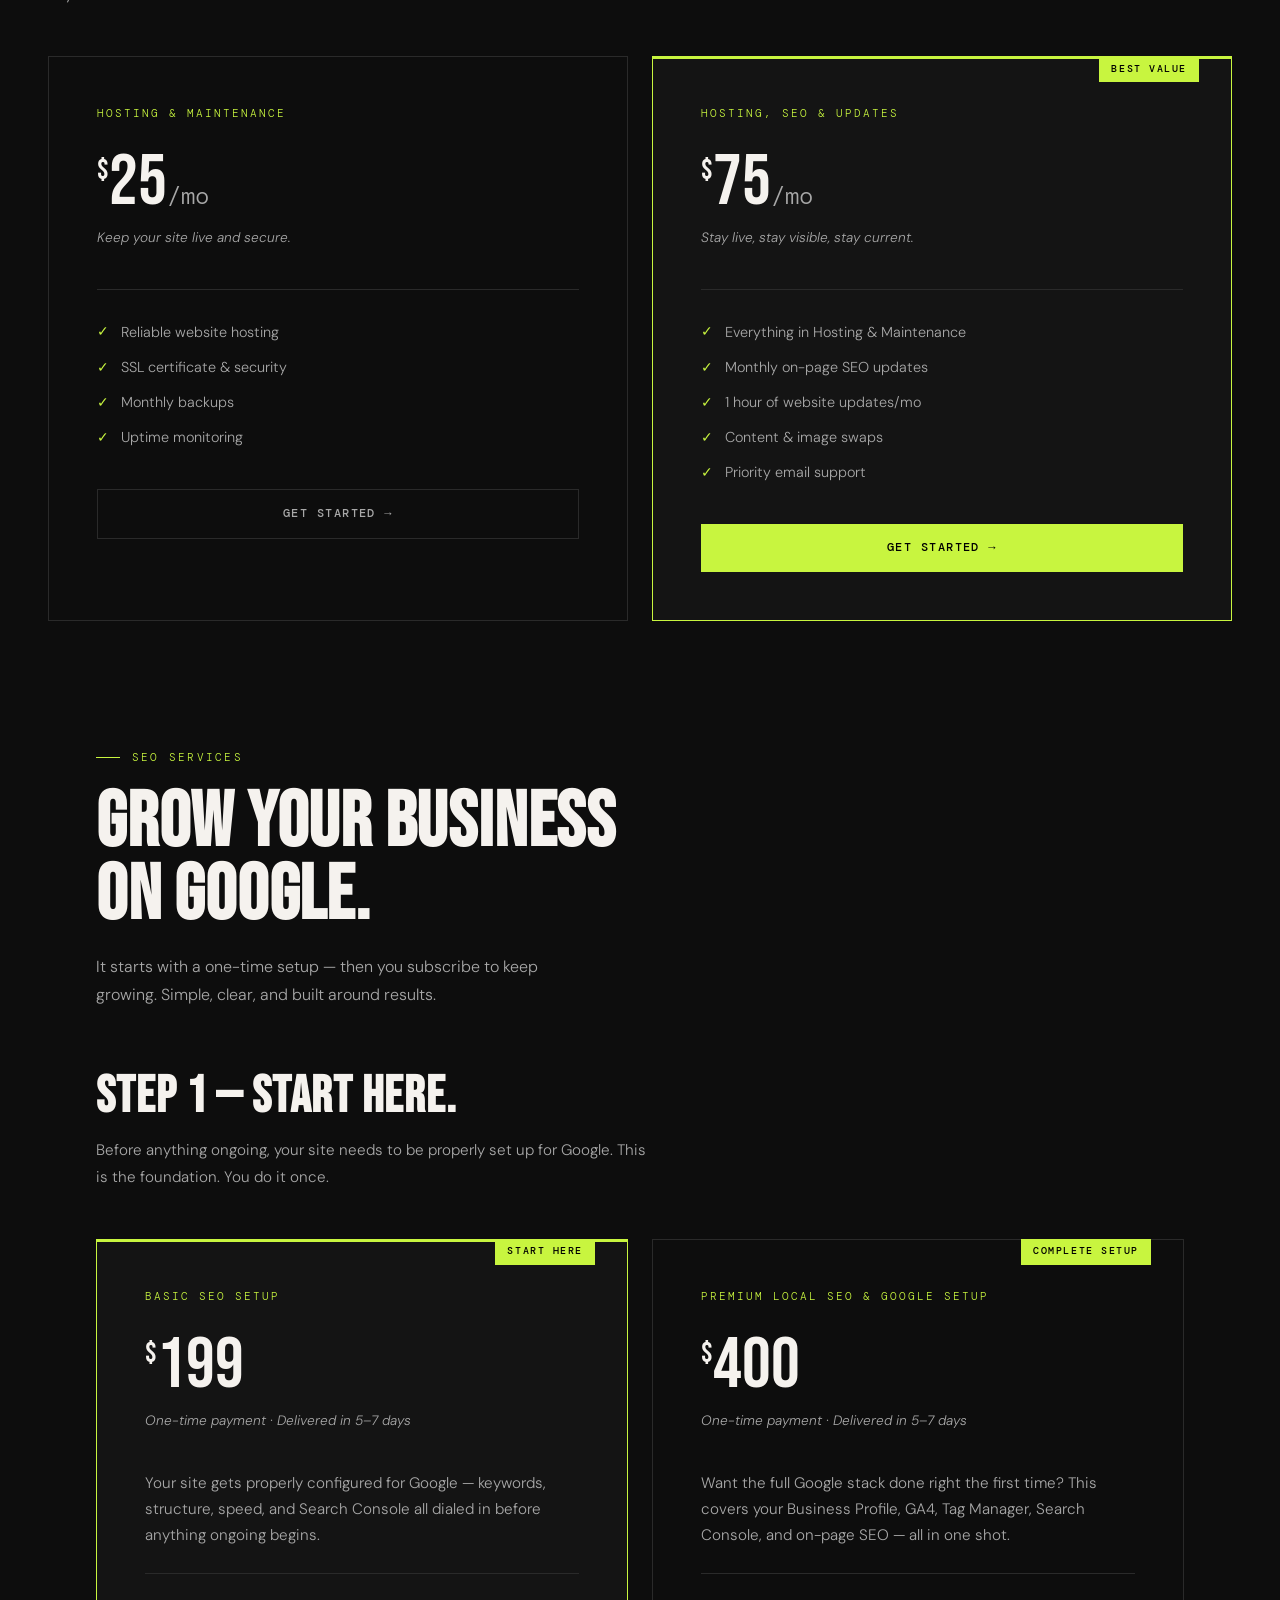
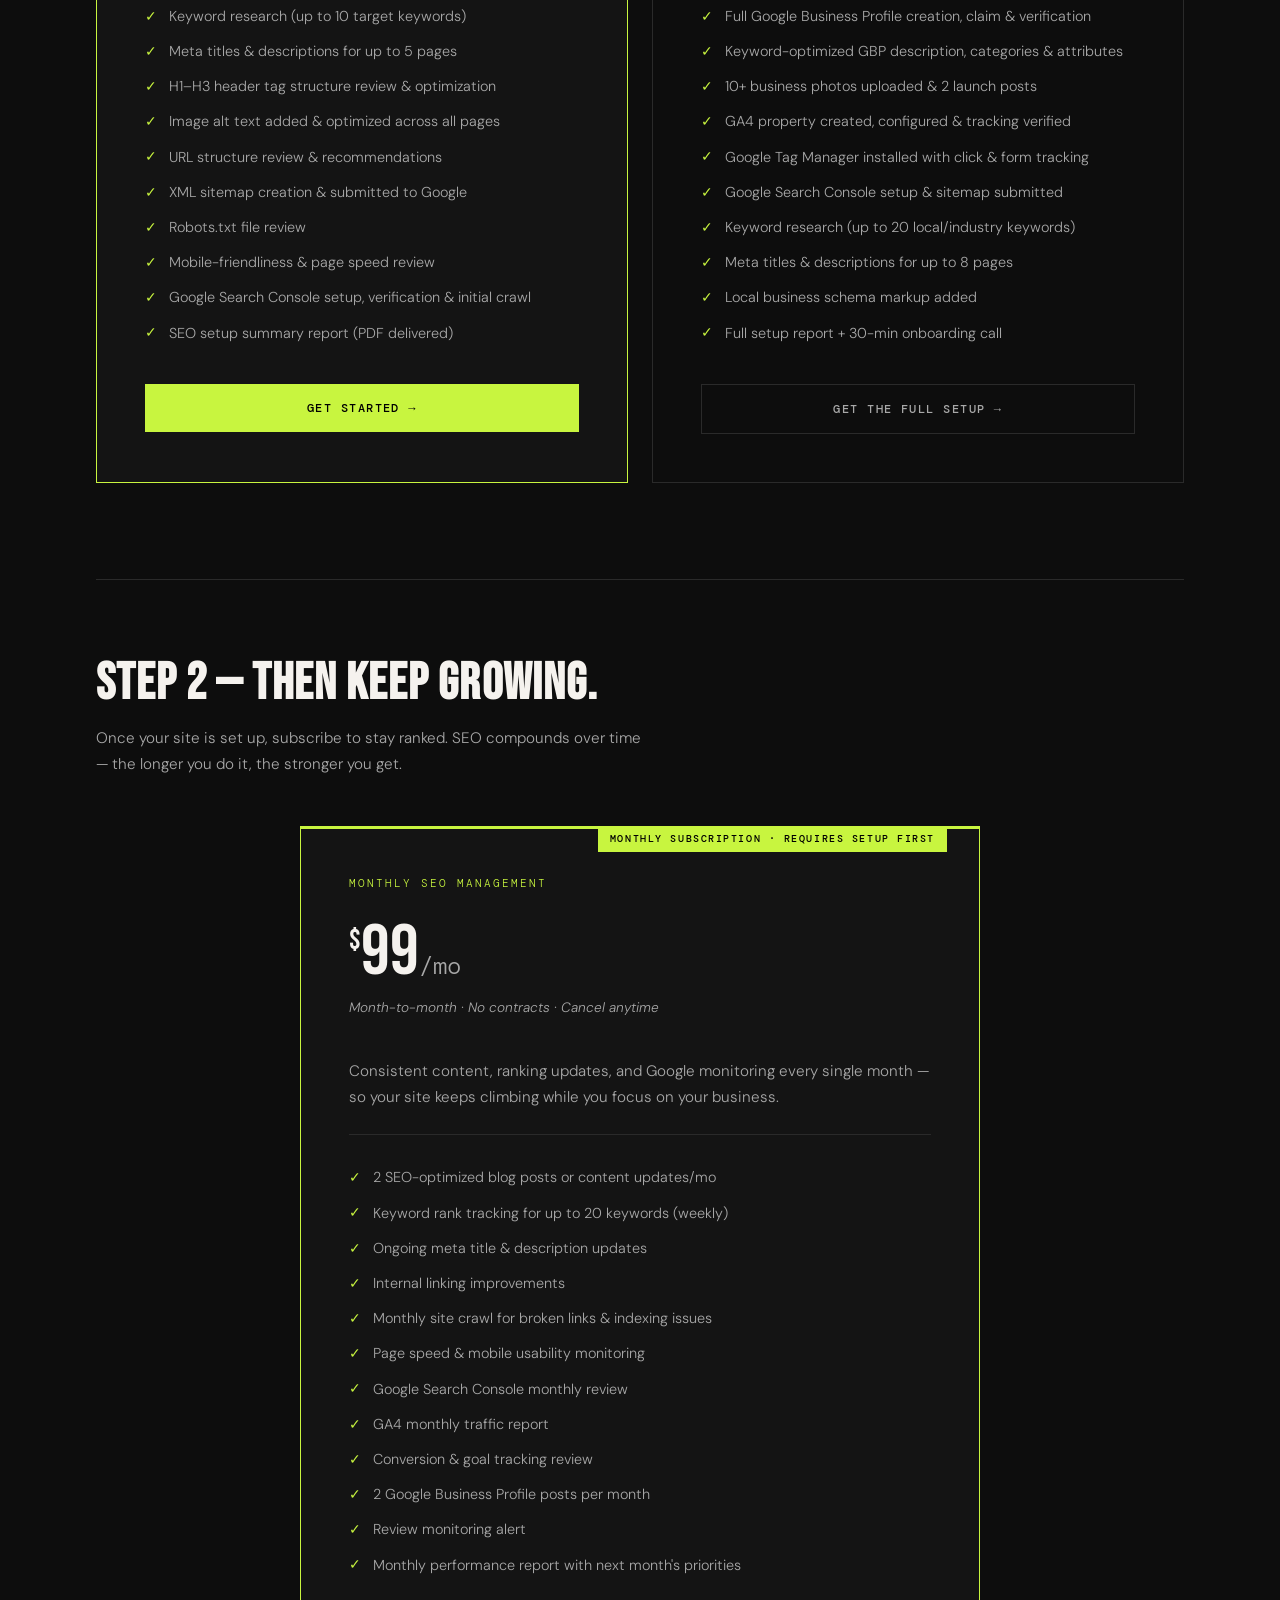
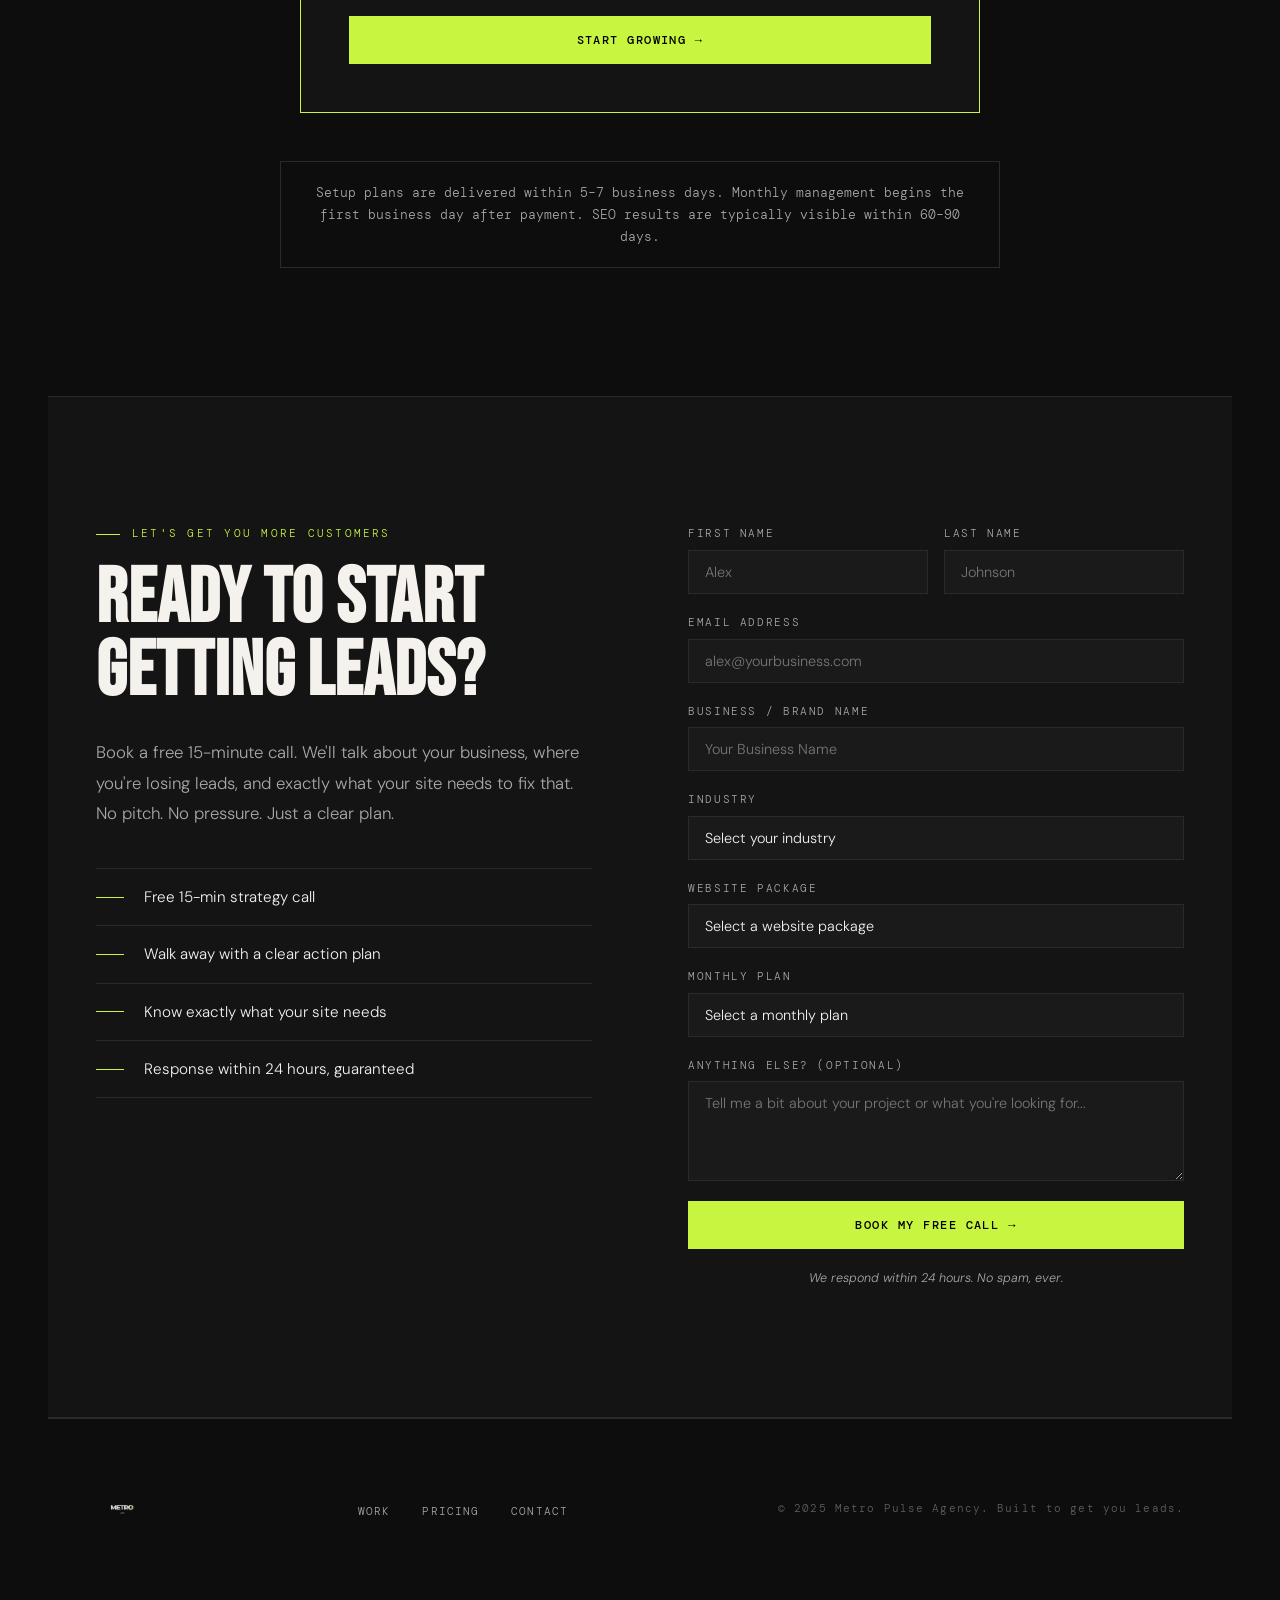
==== commit e08b415b: "ready-for-web" ====
--- a/index.html
+++ b/index.html
@@ -3,7 +3,23 @@
 <head>
 <meta charset="UTF-8">
 <meta name="viewport" content="width=device-width, initial-scale=1.0">
-<title>Metro Pulse Agency</title>
+<title>Metro Pulse Agency — Websites & SEO for Small Businesses</title>
+<meta name="description" content="Metro Pulse Agency builds custom websites and handles SEO, Google Business Profile, and Search Console for small businesses — all for one flat price. Get found. Get leads.">
+<meta name="robots" content="index, follow">
+<link rel="canonical" href="https://metropulseagency.com/">
+<!-- Open Graph -->
+<meta property="og:type" content="website">
+<meta property="og:url" content="https://metropulseagency.com/">
+<meta property="og:title" content="Metro Pulse Agency — Websites & SEO for Small Businesses">
+<meta property="og:description" content="Custom websites, SEO setup, and Google profile management for small businesses. One flat price. Live in days.">
+<meta property="og:image" content="logo.png">
+<!-- Twitter -->
+<meta name="twitter:card" content="summary_large_image">
+<meta name="twitter:title" content="Metro Pulse Agency — Websites & SEO for Small Businesses">
+<meta name="twitter:description" content="Custom websites, SEO setup, and Google profile management for small businesses. One flat price. Live in days.">
+<!-- Favicon -->
+<link rel="icon" type="image/png" href="logo.png">
+<link rel="apple-touch-icon" href="logo.png">
 <link rel="preconnect" href="https://fonts.googleapis.com">
 <link rel="preconnect" href="https://fonts.gstatic.com" crossorigin>
 <link href="https://fonts.googleapis.com/css2?family=Bebas+Neue&family=DM+Sans:ital,opsz,wght@0,9..40,300;0,9..40,400;0,9..40,500;1,9..40,300&family=DM+Mono:wght@400;500&display=swap" rel="stylesheet">
@@ -17,9 +33,10 @@
 
 <!-- NAV -->
 <nav id="navbar">
-  <a href="#" class="nav-logo">Metro<span>Pulse</span></a>
+  <a href="#" class="nav-logo"><img src="logo-transparent.png" alt="Metro Pulse Agency" class="nav-logo-img"></a>
   <ul class="nav-links">
     <li><a href="#work">Work</a></li>
+    <li><a href="how-it-works.html">How It Works</a></li>
     <li><a href="#process">Process</a></li>
     <li><a href="#pricing">Pricing</a></li>
     <li><a href="#booking" class="nav-cta">Book a Call</a></li>
@@ -33,6 +50,7 @@
 <div class="mobile-menu" id="mobileMenu">
   <ul>
     <li><a href="#work" class="mobile-menu-link">Work</a></li>
+    <li><a href="how-it-works.html" class="mobile-menu-link">How It Works</a></li>
     <li><a href="#process" class="mobile-menu-link">Process</a></li>
     <li><a href="#pricing" class="mobile-menu-link">Pricing</a></li>
     <li><a href="#booking" class="mobile-menu-link">Book a Call</a></li>
@@ -47,9 +65,9 @@
     Your Next Customer<br>
     <em>Is Already Looking.</em>
   </h1>
-  <p class="hero-sub">One price. Zero headaches. We build done-for-you websites for small businesses at a flat $599. No confusing packages, no back-and-forth that drags on for weeks, no surprise invoices. We handle the design, the words, the tech — everything. <span class="hero-white">You focus on running your business. We'll make sure people find it.</span></p>
+  <p class="hero-sub">One price. Zero headaches. For $599, we build your custom website, set up your Google Business Profile, connect Google Search Console, and handle on-page SEO so you actually show up when people search. No confusing packages, no surprise invoices — just everything you need to get found and get customers. <span class="hero-white">You run your business. We put you on the map.</span></p>
   <div class="hero-actions">
-    <a href="#booking" class="btn-primary">Get My Lead-Ready Site</a>
+    <a href="#booking" class="btn-primary">Get My Lead Ready Site</a>
     <a href="#work" class="btn-ghost">See What We've Built</a>
   </div>
   <!-- <div class="hero-stats">
@@ -82,24 +100,39 @@
   </div>
   <div class="about-right reveal delay-150">
     <div class="service-row">
-      <span class="service-name">Lead Capture Built In</span>
-      <span class="service-arrow">→</span>
+      <div class="service-row-header">
+        <span class="service-name">Lead Capture Built In</span>
+        <span class="service-arrow">→</span>
+      </div>
+      <div class="service-copy">Most websites let visitors browse and bounce. Ours don't. Every page is built with strategically placed forms, calls-to-action, and entry points that turn curious visitors into booked calls and paying clients — automatically.</div>
     </div>
     <div class="service-row">
-      <span class="service-name">Social Proof That Converts</span>
-      <span class="service-arrow">→</span>
+      <div class="service-row-header">
+        <span class="service-name">Social Proof That Converts</span>
+        <span class="service-arrow">→</span>
+      </div>
+      <div class="service-copy">Trust is the only thing standing between a visitor and a sale. We weave in testimonials, case studies, and results where they matter most — not buried on a reviews page nobody reads, but right where skepticism lives.</div>
     </div>
     <div class="service-row">
-      <span class="service-name">Found on Google</span>
-      <span class="service-arrow">→</span>
+      <div class="service-row-header">
+        <span class="service-name">Found on Google</span>
+        <span class="service-arrow">→</span>
+      </div>
+      <div class="service-copy">A beautiful site no one sees is a waste of money. We build every page with clean structure, fast load times, and on-page SEO that tells Google exactly who you are and who you serve — so the right people find you first.</div>
     </div>
     <div class="service-row">
-      <span class="service-name">Fast on Every Device</span>
-      <span class="service-arrow">→</span>
+      <div class="service-row-header">
+        <span class="service-name">Fast on Every Device</span>
+        <span class="service-arrow">→</span>
+      </div>
+      <div class="service-copy">60% of your visitors are on their phone, and they'll leave in three seconds if your site drags. Our sites load instantly, look sharp on any screen, and never cost you a lead because of a clunky mobile experience.</div>
     </div>
     <div class="service-row">
-      <span class="service-name">Live in Days, Not Months</span>
-      <span class="service-arrow">→</span>
+      <div class="service-row-header">
+        <span class="service-name">Live in Days, Not Months</span>
+        <span class="service-arrow">→</span>
+      </div>
+      <div class="service-copy">You don't have a quarter to wait. We run a tight, proven process — no endless revision loops, no design-by-committee. You get a site that's ready to generate business in days, so you can stop waiting and start winning.</div>
     </div>
   </div>
 </section>
@@ -111,16 +144,10 @@
       <div class="section-label reveal">Proof It Works</div>
       <h2 class="section-title reveal delay-100">Sites That<br>Get Results.</h2>
     </div>
-    <div class="portfolio-filter reveal">
-      <button class="filter-btn active" data-filter="all">All</button>
-      <button class="filter-btn" data-filter="fitness">Fitness</button>
-      <button class="filter-btn" data-filter="auto">Auto</button>
-      <button class="filter-btn" data-filter="events">Events</button>
-    </div>
-  </div>
-  <div class="gallery-grid" id="galleryGrid">
-
-    <div class="gallery-item" data-cat="events" data-title="Bass Theory DJ" data-tag="Events / Music">
+  </div>
+  <div class="gallery-grid gallery-grid-2" id="galleryGrid">
+
+    <div class="gallery-item" data-cat="events" data-title="DJ Shut It Down" data-tag="DJ / Music" data-lightbox-video="dj-shut-vid.mov">
       <div class="gallery-card">
         <video
           class="gallery-media"
@@ -135,98 +162,78 @@
         </video>
         <div class="gallery-overlay">
           <div class="overlay-tag">DJ / Music</div>
-          <div class="overlay-title">DJ Shut it down</div>
+          <div class="overlay-title">DJ Shut It Down</div>
           <div class="overlay-arrow">↗</div>
         </div>
       </div>
     </div>
 
-    <div class="gallery-item" data-cat="fitness" data-title="Iron Form Gym" data-tag="Fitness & Training">
+    <div class="gallery-item" data-cat="auto" data-title="Champion Auto Center" data-tag="Auto Sales & Service">
       <div class="gallery-card">
-        <img src="https://picsum.photos/seed/gym1/600/720" alt="Fitness Website">
+        <video
+          class="gallery-media gallery-media--fit"
+          autoplay
+          loop
+          muted
+          playsinline
+          preload="metadata"
+          aria-label="Auto body Website video preview"
+        >
+          <source src="Champ-webs-moviue.mov" type="video/mp4">
+        </video>
         <div class="gallery-overlay">
-          <div class="overlay-tag">Fitness & Training</div>
-          <div class="overlay-title">Iron Form Gym</div>
+          <div class="overlay-tag">Auto Sales & Service</div>
+          <div class="overlay-title">Champion Auto Center</div>
           <div class="overlay-arrow">↗</div>
         </div>
       </div>
     </div>
 
-    <div class="gallery-item" data-cat="auto" data-title="Apex Motors" data-tag="Auto Sales">
-      <div class="gallery-card">
-        <img src="https://picsum.photos/seed/car1/600/400" alt="Car Dealership Website">
-        <div class="gallery-overlay">
-          <div class="overlay-tag">Auto Sales</div>
-          <div class="overlay-title">Apex Motors</div>
-          <div class="overlay-arrow">↗</div>
-        </div>
-      </div>
-    </div>
-
-    <div class="gallery-item" data-cat="fitness" data-title="Peak Performance Coaching" data-tag="Personal Coaching">
-      <div class="gallery-card">
-        <img src="https://picsum.photos/seed/coach1/600/500" alt="Coaching Website">
-        <div class="gallery-overlay">
-          <div class="overlay-tag">Personal Coaching</div>
-          <div class="overlay-title">Peak Performance</div>
-          <div class="overlay-arrow">↗</div>
-        </div>
-      </div>
-    </div>
-
-    <div class="gallery-item" data-cat="events" data-title="Vibe Collective Events" data-tag="Events / Nightlife">
-      <div class="gallery-card">
-        <img src="https://picsum.photos/seed/event1/600/650" alt="Events Website">
-        <div class="gallery-overlay">
-          <div class="overlay-tag">Events / Nightlife</div>
-          <div class="overlay-title">Vibe Collective</div>
-          <div class="overlay-arrow">↗</div>
-        </div>
-      </div>
-    </div>
-
-    <div class="gallery-item" data-cat="auto" data-title="Metro Customs" data-tag="Auto Detailing">
-      <div class="gallery-card">
-        <img src="https://picsum.photos/seed/auto2/600/420" alt="Auto Detailing Website">
-        <div class="gallery-overlay">
-          <div class="overlay-tag">Auto Detailing</div>
-          <div class="overlay-title">Metro Customs</div>
-          <div class="overlay-arrow">↗</div>
-        </div>
-      </div>
-    </div>
-
-    <div class="gallery-item" data-cat="fitness" data-title="Grind Barbershop" data-tag="Grooming & Lifestyle">
-      <div class="gallery-card">
-        <img src="https://picsum.photos/seed/barber1/600/560" alt="Barbershop Website">
-        <div class="gallery-overlay">
-          <div class="overlay-tag">Grooming & Lifestyle</div>
-          <div class="overlay-title">Grind Barbershop</div>
-          <div class="overlay-arrow">↗</div>
-        </div>
-      </div>
-    </div>
-
-    <div class="gallery-item" data-cat="events" data-title="Sound Spectrum DJ" data-tag="DJ / Events">
-      <div class="gallery-card">
-        <img src="https://picsum.photos/seed/dj2/600/700" alt="DJ Events Website">
-        <div class="gallery-overlay">
-          <div class="overlay-tag">DJ / Events</div>
-          <div class="overlay-title">Sound Spectrum</div>
-          <div class="overlay-arrow">↗</div>
-        </div>
-      </div>
-    </div>
-
-    <div class="gallery-item" data-cat="auto" data-title="Velocity Auto Group" data-tag="Car Sales">
-      <div class="gallery-card">
-        <img src="https://picsum.photos/seed/car2/600/450" alt="Car Sales Website">
-        <div class="gallery-overlay">
-          <div class="overlay-tag">Car Sales</div>
-          <div class="overlay-title">Velocity Auto Group</div>
-          <div class="overlay-arrow">↗</div>
-        </div>
-      </div>
+  </div>
+</section>
+
+<!-- INDUSTRIES -->
+<section class="industries" id="industries">
+  <div class="industries-header">
+    <div class="section-label reveal">Who We Build For</div>
+    <h2 class="section-title reveal delay-100">Your Industry.<br>Our Expertise.</h2>
+  </div>
+  <div class="industries-grid">
+
+    <div class="industry-card reveal">
+      <div class="industry-num" style="display:none">01</div>
+      <div class="industry-name">Barbershops & Salons</div>
+      <p class="industry-copy">Booking forms that fill your chair, a gallery that shows off your work, and a site that brings in new clients while you cut.</p>
+    </div>
+
+    <div class="industry-card reveal delay-100">
+      <div class="industry-num" style="display:none">02</div>
+      <div class="industry-name">Auto Dealers & Shops</div>
+      <p class="industry-copy">Inventory pages, service booking, and a professional site that builds trust before a customer ever walks through the door.</p>
+    </div>
+
+    <div class="industry-card reveal delay-200">
+      <div class="industry-num" style="display:none">03</div>
+      <div class="industry-name">Restaurants & Food</div>
+      <p class="industry-copy">Menus, hours, reservations, and a site that makes people hungry before they arrive — and sends them straight to your door.</p>
+    </div>
+
+    <div class="industry-card reveal">
+      <div class="industry-num" style="display:none">04</div>
+      <div class="industry-name">Fitness & Coaches</div>
+      <p class="industry-copy">Package pages, lead capture forms, and a booking flow that turns browsers into paying clients without the back-and-forth.</p>
+    </div>
+
+    <div class="industry-card reveal delay-100">
+      <div class="industry-num" style="display:none">05</div>
+      <div class="industry-name">E-Commerce & Retail</div>
+      <p class="industry-copy">A full storefront built to sell — product pages, secure checkout, and order management from day one.</p>
+    </div>
+
+    <div class="industry-card reveal delay-200">
+      <div class="industry-num" style="display:none">06</div>
+      <div class="industry-name">Events & Entertainment + More!</div>
+      <p class="industry-copy">Promo pages, press kits, booking request forms, and a site that makes promoters want to call you first.</p>
     </div>
 
   </div>
@@ -296,17 +303,18 @@
       <div class="card-desc">Everything a small business needs to get found online, build trust fast, and start collecting leads — all done for you.</div>
       <div class="card-divider"></div>
       <ul class="card-features">
+        <li>Free Domain Name</li>
         <li>2–3 page custom website</li>
         <li>Mobile responsive design</li>
         <li>On-page SEO setup (meta titles, descriptions, headings, alt tags)</li>
         <li>Google Business Profile setup</li>
-        <li>Google Analytics & Search Console connected</li>
+        <li>Google Search Console connected</li>
         <li>Booking / appointment form</li>
-        <li>Payment integration setup (Stripe, Square, or PayPal)</li>
+        <li>Payment integration setup</li>
         <li>Contact form with email alerts</li>
         <li>SSL certificate & speed optimization</li>
       </ul>
-      <p class="card-subtitle">Built for service businesses, barbers, salons, trainers, cleaners, consultants, contractors, and anyone who needs a site that actually works.</p>
+      <p class="card-subtitle">Built for service businesses, Dj's, barbers, salons, trainers, cleaners, consultants, contractors, and anyone who needs a site that actually works.</p>
       <a href="#booking" class="btn-card btn-card-primary">Get Started →</a>
     </div>
 
@@ -374,9 +382,8 @@
         <ul class="card-features">
           <li>Reliable website hosting</li>
           <li>SSL certificate & security</li>
-          <li>Weekly backups</li>
+          <li>Monthly backups</li>
           <li>Uptime monitoring</li>
-          <li>Software & plugin updates</li>
         </ul>
         <a href="#booking" class="btn-card btn-card-outline">Get Started →</a>
       </div>
@@ -402,7 +409,7 @@
   </div>
 
   <!-- Add-Ons -->
-  <div class="pricing-section-block">
+  <!-- <div class="pricing-section-block">
     <div class="pricing-block-header reveal">
       <h3 class="pricing-block-title">A Little Extra Never Hurts.</h3>
       <p class="pricing-block-sub">Stack on what you need. Click to select — your total updates below.</p>
@@ -430,6 +437,108 @@
       <span class="addons-total-price" id="addonsTotalPrice"></span>
     </div>
   </div>
+
+</section> -->
+
+<!-- SEO PRICING -->
+<section class="pricing" id="seo" aria-label="SEO Services pricing">
+
+  <div class="pricing-header">
+    <div class="section-label reveal">SEO Services</div>
+    <h2 class="section-title reveal delay-100">Grow Your Business<br>on Google.</h2>
+    <p class="pricing-subhead reveal delay-200">It starts with a one-time setup — then you subscribe to keep growing. Simple, clear, and built around results.</p>
+  </div>
+
+  <!-- Step 1: The Setup -->
+  <div class="pricing-section-block" style="margin-top:0; padding-top:0; border-top:none;">
+    <div class="pricing-block-header reveal">
+      <h3 class="pricing-block-title">Step 1 — Start Here.</h3>
+      <p class="pricing-block-sub">Before anything ongoing, your site needs to be properly set up for Google. This is the foundation. You do it once.</p>
+    </div>
+    <div class="pricing-grid-2">
+
+      <div class="pricing-card featured reveal">
+        <div class="card-accent-line"></div>
+        <div class="card-badge">Start Here</div>
+        <div class="card-tier">Basic SEO Setup</div>
+        <div class="card-price"><sup>$</sup>199</div>
+        <div class="card-price-note">One-time payment · Delivered in 5–7 days</div>
+        <div class="card-desc">Your site gets properly configured for Google — keywords, structure, speed, and Search Console all dialed in before anything ongoing begins.</div>
+        <div class="card-divider"></div>
+        <ul class="card-features">
+          <li>Keyword research (up to 10 target keywords)</li>
+          <li>Meta titles &amp; descriptions for up to 5 pages</li>
+          <li>H1–H3 header tag structure review &amp; optimization</li>
+          <li>Image alt text added &amp; optimized across all pages</li>
+          <li>URL structure review &amp; recommendations</li>
+          <li>XML sitemap creation &amp; submitted to Google</li>
+          <li>Robots.txt file review</li>
+          <li>Mobile-friendliness &amp; page speed review</li>
+          <li>Google Search Console setup, verification &amp; initial crawl</li>
+          <li>SEO setup summary report (PDF delivered)</li>
+        </ul>
+        <a href="#booking" class="btn-card btn-card-primary">Get Started →</a>
+      </div>
+
+      <div class="pricing-card reveal delay-100" aria-label="Premium Local SEO and Google Setup plan">
+        <div class="card-badge">Complete Setup</div>
+        <div class="card-tier">Premium Local SEO &amp; Google Setup</div>
+        <div class="card-price"><sup>$</sup>400</div>
+        <div class="card-price-note">One-time payment · Delivered in 5–7 days</div>
+        <div class="card-desc">Want the full Google stack done right the first time? This covers your Business Profile, GA4, Tag Manager, Search Console, and on-page SEO — all in one shot.</div>
+        <div class="card-divider"></div>
+        <ul class="card-features">
+          <li>Full Google Business Profile creation, claim &amp; verification</li>
+          <li>Keyword-optimized GBP description, categories &amp; attributes</li>
+          <li>10+ business photos uploaded &amp; 2 launch posts</li>
+          <li>GA4 property created, configured &amp; tracking verified</li>
+          <li>Google Tag Manager installed with click &amp; form tracking</li>
+          <li>Google Search Console setup &amp; sitemap submitted</li>
+          <li>Keyword research (up to 20 local/industry keywords)</li>
+          <li>Meta titles &amp; descriptions for up to 8 pages</li>
+          <li>Local business schema markup added</li>
+          <li>Full setup report + 30-min onboarding call</li>
+        </ul>
+        <a href="#booking" class="btn-card btn-card-outline">Get the Full Setup →</a>
+      </div>
+
+    </div>
+  </div>
+
+  <!-- Step 2: The Monthly -->
+  <div class="pricing-section-block">
+    <div class="pricing-block-header reveal">
+      <h3 class="pricing-block-title">Step 2 — Then Keep Growing.</h3>
+      <p class="pricing-block-sub">Once your site is set up, subscribe to stay ranked. SEO compounds over time — the longer you do it, the stronger you get.</p>
+    </div>
+
+    <div class="pricing-card featured reveal" style="max-width:680px; margin:0 auto;" aria-label="Monthly SEO Management plan">
+      <div class="card-accent-line"></div>
+      <div class="card-badge">Monthly Subscription · Requires Setup First</div>
+      <div class="card-tier">Monthly SEO Management</div>
+      <div class="card-price"><sup>$</sup>99<span class="card-price-period">/mo</span></div>
+      <div class="card-price-note">Month-to-month · No contracts · Cancel anytime</div>
+      <div class="card-desc">Consistent content, ranking updates, and Google monitoring every single month — so your site keeps climbing while you focus on your business.</div>
+      <div class="card-divider"></div>
+      <ul class="card-features" style="columns:2; column-gap:2rem;">
+        <li>2 SEO-optimized blog posts or content updates/mo</li>
+        <li>Keyword rank tracking for up to 20 keywords (weekly)</li>
+        <li>Ongoing meta title &amp; description updates</li>
+        <li>Internal linking improvements</li>
+        <li>Monthly site crawl for broken links &amp; indexing issues</li>
+        <li>Page speed &amp; mobile usability monitoring</li>
+        <li>Google Search Console monthly review</li>
+        <li>GA4 monthly traffic report</li>
+        <li>Conversion &amp; goal tracking review</li>
+        <li>2 Google Business Profile posts per month</li>
+        <li>Review monitoring alert</li>
+        <li>Monthly performance report with next month's priorities</li>
+      </ul>
+      <a href="#booking" class="btn-card btn-card-primary" style="margin-top:2rem;">Start Growing →</a>
+    </div>
+  </div>
+
+  <p class="seo-disclaimer reveal">Setup plans are delivered within 5–7 business days. Monthly management begins the first business day after payment. SEO results are typically visible within 60–90 days.</p>
 
 </section>
 
@@ -520,7 +629,7 @@
 
 <!-- FOOTER -->
 <footer>
-  <div class="footer-logo">Metro<span>Pulse</span> Agency</div>
+  <div class="footer-logo"><img src="logo-transparent.png" alt="Metro Pulse Agency" class="footer-logo-img"></div>
   <ul class="footer-links">
     <li><a href="#work">Work</a></li>
     <li><a href="#pricing">Pricing</a></li>
--- a/styles.css
+++ b/styles.css
@@ -72,11 +72,20 @@
     position: fixed;
     top: 0; left: 0; right: 0;
     z-index: 100;
-    padding: 1.5rem 3rem;
+    padding: 0 3rem;
     display: flex;
     align-items: center;
     justify-content: space-between;
-    transition: background 0.4s, backdrop-filter 0.4s;
+    transition: background 0.4s, backdrop-filter 0.4s, transform 0.5s cubic-bezier(0.23, 1, 0.32, 1), opacity 0.5s ease;
+    transform: translateY(-100%);
+    opacity: 0;
+    pointer-events: none;
+    height: 10rem;
+  }
+  nav.nav-visible {
+    transform: translateY(0);
+    opacity: 1;
+    pointer-events: all;
   }
   nav.scrolled {
     background: rgba(13,13,13,0.85);
@@ -84,27 +93,15 @@
     border-bottom: 1px solid var(--border);
   }
   .nav-logo {
-    font-family: var(--font-display);
-    font-size: 1.5rem;
-    letter-spacing: 0.08em;
-    color: var(--text);
     text-decoration: none;
     display: flex;
     align-items: center;
-    gap: 0.5rem;
-  }
-  .nav-logo span {
-    background: linear-gradient(90deg, var(--accent) 0%, #e2ff85 50%, var(--accent) 100%);
-    background-size: 200% 100%;
-    background-position: 100% 0;
-    -webkit-background-clip: text;
-    -webkit-text-fill-color: transparent;
-    background-clip: text;
-    animation: greenSweep 3s ease-in-out infinite;
-  }
-  @keyframes greenSweep {
-    0%   { background-position: 100% 0; }
-    100% { background-position: -100% 0; }
+  }
+  .nav-logo-img {
+    height: 300px;
+    width: auto;
+    display: block;
+    margin: -18px 0;
   }
   .nav-links {
     display: flex;
@@ -320,17 +317,18 @@
     gap: 1px;
   }
   .service-row {
-    display: flex;
-    align-items: center;
-    justify-content: space-between;
     padding: 1.4rem 0;
     border-bottom: 1px solid var(--border);
     cursor: pointer;
     transition: padding 0.3s;
-    group: true;
   }
   .service-row:first-child { border-top: 1px solid var(--border); }
-  .service-row:hover { padding-left: 0.75rem; }
+  .service-row-header {
+    display: flex;
+    align-items: center;
+    justify-content: space-between;
+  }
+  .service-row:hover .service-row-header { padding-left: 0.75rem; }
   .service-name {
     font-family: var(--font-display);
     font-size: 1.6rem;
@@ -338,7 +336,8 @@
     color: var(--text);
     transition: color 0.2s;
   }
-  .service-row:hover .service-name { color: var(--accent); }
+  .service-row:hover .service-name,
+  .service-row.open .service-name { color: var(--accent); }
   .service-arrow {
     width: 2rem; height: 2rem;
     border: 1px solid var(--border);
@@ -348,13 +347,38 @@
     justify-content: center;
     color: var(--text-muted);
     font-size: 0.9rem;
-    transition: background 0.2s, border-color 0.2s, color 0.2s;
+    transition: background 0.2s, border-color 0.2s, color 0.2s, transform 0.3s;
     flex-shrink: 0;
   }
-  .service-row:hover .service-arrow {
+  .service-row:hover .service-arrow,
+  .service-row.open .service-arrow {
     background: var(--accent);
     border-color: var(--accent);
     color: #000;
+  }
+  .service-row.open .service-arrow { transform: rotate(90deg); }
+  .service-copy {
+    max-height: 0;
+    overflow: hidden;
+    font-size: 0.92rem;
+    color: var(--text-muted);
+    line-height: 1.75;
+    transition: max-height 0.45s cubic-bezier(0.23, 1, 0.32, 1), opacity 0.35s ease, padding 0.35s ease;
+    opacity: 0;
+    padding-top: 0;
+  }
+  .service-row.open .service-copy {
+    max-height: 200px;
+    opacity: 1;
+    padding-top: 0.9rem;
+  }
+  @media (hover: hover) {
+    .service-row:hover .service-copy {
+      max-height: 200px;
+      opacity: 1;
+      padding-top: 0.9rem;
+    }
+    .service-row:hover .service-arrow { transform: rotate(90deg); }
   }
 
   /* PORTFOLIO */
@@ -401,10 +425,11 @@
     overflow: hidden;
     cursor: none;
     opacity: 0;
-    transform: translateY(30px);
-    transition: opacity 0.6s ease, transform 0.6s ease;
-  }
-  .gallery-item.visible { opacity: 1; transform: translateY(0); }
+    transform: translateY(40px) scale(0.88);
+    transition: opacity 0.7s cubic-bezier(0.23,1,0.32,1), transform 0.7s cubic-bezier(0.23,1,0.32,1);
+  }
+  .gallery-item.visible { opacity: 1; transform: translateY(0) scale(1); }
+  .gallery-item:nth-child(2) { transition-delay: 0.15s; }
   .gallery-card {
     position: relative;
     overflow: hidden;
@@ -464,6 +489,105 @@
     transition: transform 0.3s cubic-bezier(0.23,1,0.32,1);
   }
   .gallery-item:hover .overlay-arrow { transform: scale(1) rotate(0deg); }
+
+  /* 2-COL GALLERY OVERRIDE */
+  .gallery-grid-2 {
+    columns: 2;
+  }
+  .gallery-grid-2 .gallery-card {
+    height: 480px;
+  }
+  .gallery-grid-2 .gallery-card img,
+  .gallery-grid-2 .gallery-card video {
+    width: 100%;
+    height: 100%;
+    object-fit: cover;
+  }
+  .gallery-grid-2 .gallery-card video.gallery-media--fit {
+    object-fit: contain;
+    object-position: center;
+    background: #000;
+  }
+
+  /* INDUSTRIES */
+  .industries {
+    padding: 8rem 3rem;
+    border-bottom: 1px solid var(--border);
+  }
+  .industries-header { margin-bottom: 5rem; }
+  .industries-grid {
+    display: grid;
+    grid-template-columns: repeat(3, 1fr);
+  }
+  .industry-card {
+    padding: 2.75rem;
+    border: 1px solid var(--border);
+    margin: -1px 0 0 -1px;
+    position: relative;
+    overflow: hidden;
+    opacity: 0;
+    transform: translateY(30px) scale(0.96);
+    transition: opacity 0.6s cubic-bezier(0.23,1,0.32,1), transform 0.6s cubic-bezier(0.23,1,0.32,1), background 0.3s, border-color 0.3s, box-shadow 0.3s;
+  }
+  .industry-card::before {
+    content: '';
+    position: absolute;
+    inset: 0;
+    background: linear-gradient(135deg, var(--accent) 0%, transparent 60%);
+    opacity: 0;
+    transition: opacity 0.4s ease;
+  }
+  .industry-card::after {
+    content: '';
+    position: absolute;
+    bottom: 0;
+    left: 0;
+    width: 0;
+    height: 2px;
+    background: var(--accent);
+    transition: width 0.4s cubic-bezier(0.23,1,0.32,1);
+  }
+  .industry-card.visible { opacity: 1; transform: translateY(0) scale(1); }
+  .industry-card.visible:nth-child(1) { transition-delay: 0s; }
+  .industry-card.visible:nth-child(2) { transition-delay: 0.08s; }
+  .industry-card.visible:nth-child(3) { transition-delay: 0.16s; }
+  .industry-card.visible:nth-child(4) { transition-delay: 0.24s; }
+  .industry-card.visible:nth-child(5) { transition-delay: 0.32s; }
+  .industry-card.visible:nth-child(6) { transition-delay: 0.40s; }
+  .industry-card:hover {
+    background: var(--bg2);
+    border-color: var(--accent);
+    box-shadow: 0 8px 32px rgba(0,0,0,0.25);
+    z-index: 1;
+    transform: translateY(-4px) scale(1.02);
+  }
+  .industry-card:hover::before { opacity: 0.04; }
+  .industry-card:hover::after { width: 100%; }
+  .industry-num {
+    font-family: var(--font-display);
+    font-size: 3rem;
+    line-height: 1;
+    color: var(--text-dim);
+    margin-bottom: 1.25rem;
+    transition: color 0.3s;
+  }
+  .industry-card:hover .industry-num { color: var(--accent); }
+  .industry-name {
+    font-family: var(--font-display);
+    font-size: 1.65rem;
+    letter-spacing: 0.03em;
+    color: var(--text);
+    margin-bottom: 0.85rem;
+    transition: color 0.3s;
+  }
+  .industry-card:hover .industry-name { color: var(--accent); }
+  .industry-copy {
+    font-size: 0.88rem;
+    color: var(--text-muted);
+    line-height: 1.75;
+    transition: color 0.3s;
+  }
+  .industry-card:hover .industry-copy { color: var(--text); }
 
   /* LIGHTBOX */
   .lightbox {
@@ -729,6 +853,20 @@
     font-size: 3rem;
     padding-top: 0.3rem;
     line-height: 1.1;
+  }
+
+  /* SEO DISCLAIMER */
+  .seo-disclaimer {
+    max-width: 720px;
+    margin: 3rem auto 0;
+    text-align: center;
+    font-size: 0.8rem;
+    color: var(--text-muted);
+    line-height: 1.7;
+    font-family: var(--font-mono);
+    opacity: 0.7;
+    padding: 1.25rem 1.5rem;
+    border: 1px solid var(--border);
   }
 
   /* PRICING EXTENSIONS */
@@ -1050,12 +1188,15 @@
     border-top: 1px solid var(--border);
   }
   .footer-logo {
-    font-family: var(--font-display);
-    font-size: 1.3rem;
-    letter-spacing: 0.08em;
-    color: var(--text-muted);
-  }
-  .footer-logo span { color: var(--accent); }
+    display: flex;
+    align-items: center;
+  }
+  .footer-logo-img {
+    height: 52px;
+    width: auto;
+    display: block;
+    opacity: 0.85;
+  }
   .footer-copy {
     font-family: var(--font-mono);
     font-size: 0.7rem;
@@ -1120,21 +1261,41 @@
   /* RESPONSIVE */
   @media (max-width: 1024px) {
     .gallery-grid { columns: 2; }
+    .gallery-grid-2 { columns: 2; }
     .process-steps { grid-template-columns: repeat(2, 1fr); }
     .hero-stats { display: none; }
     .pricing-grid-3 { grid-template-columns: repeat(2, 1fr); max-width: 100%; }
     .addons-grid { grid-template-columns: repeat(2, 1fr); }
-  }
+    .industries-grid { grid-template-columns: repeat(2, 1fr); }
+    .nav-logo-img { height: 240px; }
+  }
+  @media (hover: none) {
+    .industry-card.visible {
+      background: var(--bg2);
+      border-color: var(--accent);
+      box-shadow: 0 8px 32px rgba(0,0,0,0.25);
+    }
+    .industry-card.visible::before { opacity: 0.04; }
+    .industry-card.visible::after { width: 100%; }
+    .industry-card.visible .industry-name { color: var(--accent); }
+    .industry-card.visible .industry-copy { color: var(--text); }
+  }
+
   @media (max-width: 768px) {
     nav { padding: 1.25rem 1.5rem; }
     .nav-links { display: none; }
     .hamburger { display: flex; }
+    .nav-logo-img { height: 56px; }
+    .footer-logo-img { height: 64px; }
     .hero { padding: 5rem 1.5rem 4rem; }
     .hero-headline { font-size: clamp(3.5rem, 16vw, 5.5rem); }
     .about { grid-template-columns: 1fr; padding: 5rem 1.5rem; gap: 3rem; }
     .portfolio { padding: 5rem 1.5rem; }
     .portfolio-header { flex-direction: column; align-items: flex-start; gap: 1.5rem; }
     .gallery-grid { columns: 1; }
+    .gallery-grid-2 { columns: 1; }
+    .industries { padding: 5rem 1.5rem; }
+    .industries-grid { grid-template-columns: 1fr; }
     .process { padding: 5rem 1.5rem; }
     .process-steps { grid-template-columns: 1fr; }
     .pricing { padding: 5rem 1.5rem; }
@@ -1156,4 +1317,13 @@
     .cursor, .cursor-ring { display: none; }
     body { cursor: auto; }
     a, button { cursor: pointer; }
-  }
+    .nav-logo-img { height: 200px; }
+  }
+
+  @media (max-width: 480px) {
+    .nav-logo-img { height: 240px; }
+    .footer-logo-img { height: px; }
+    nav {
+      justify-content: center;
+    }
+  }
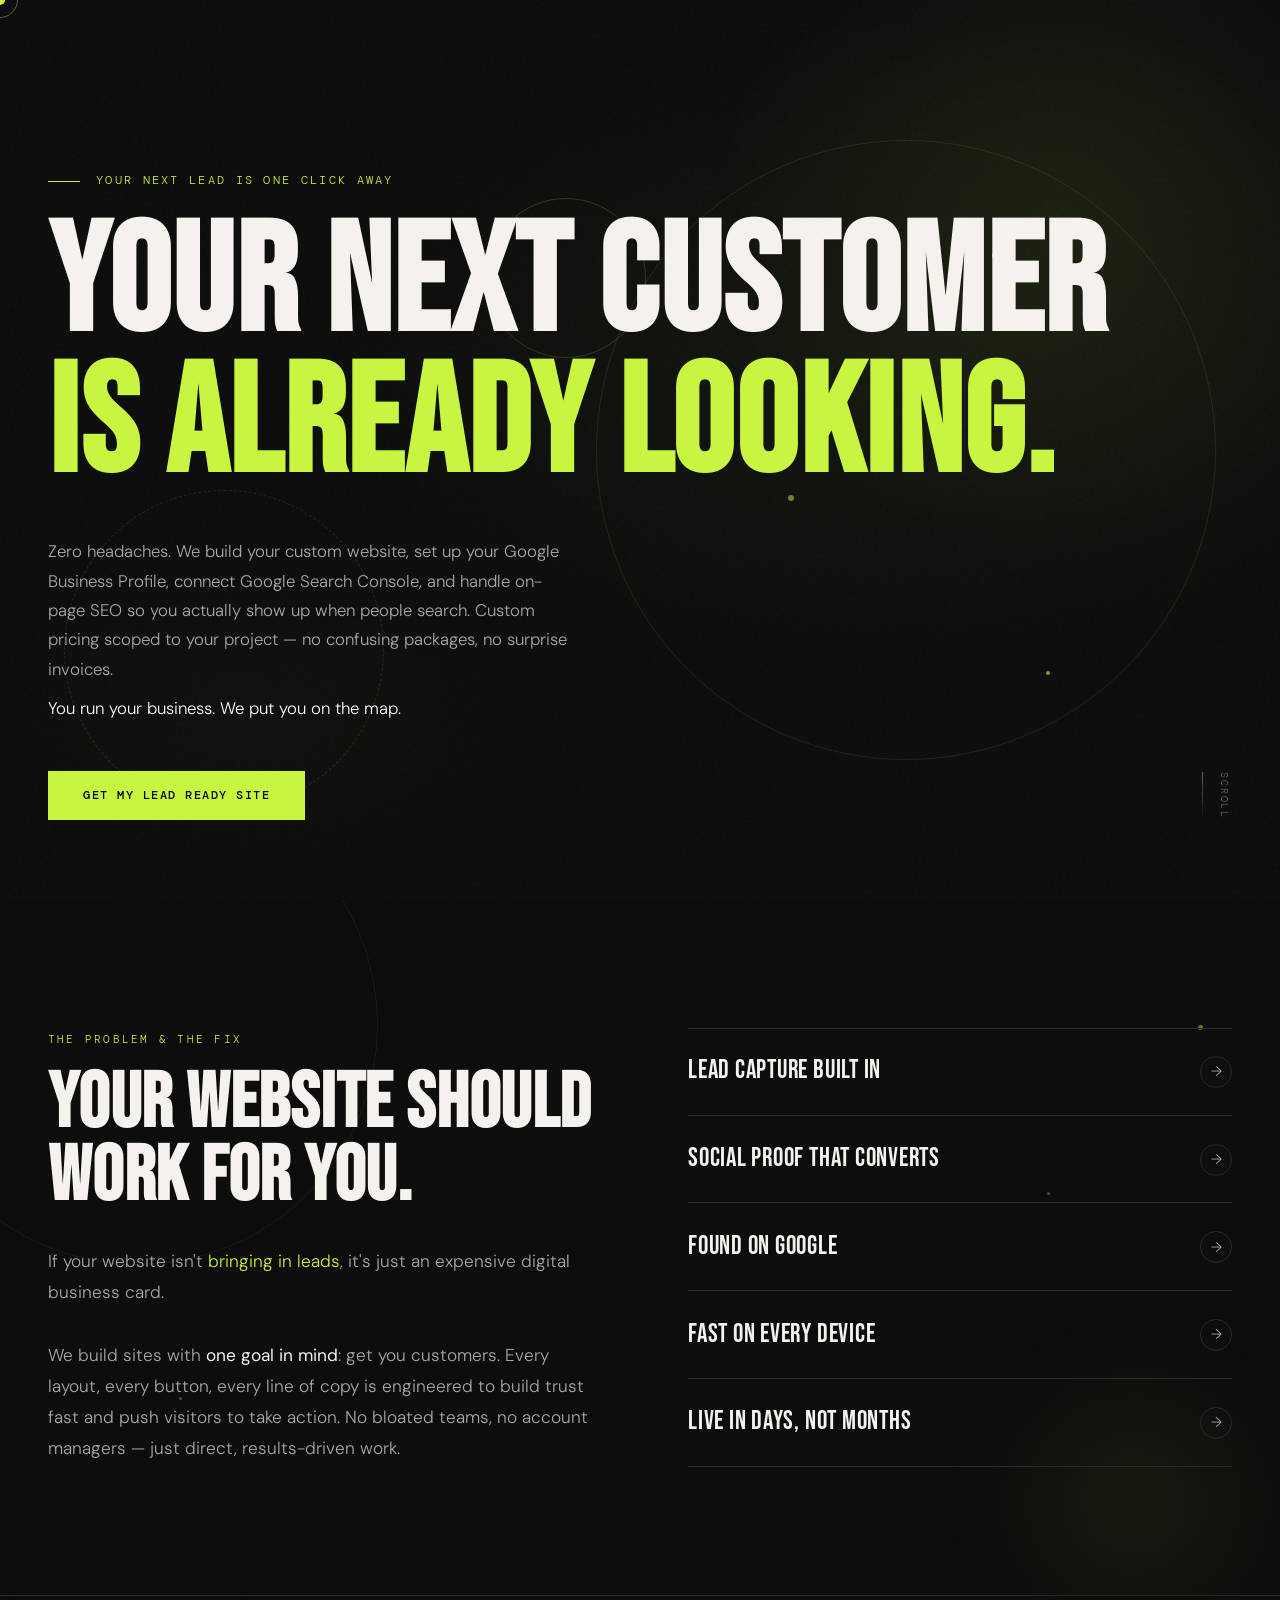
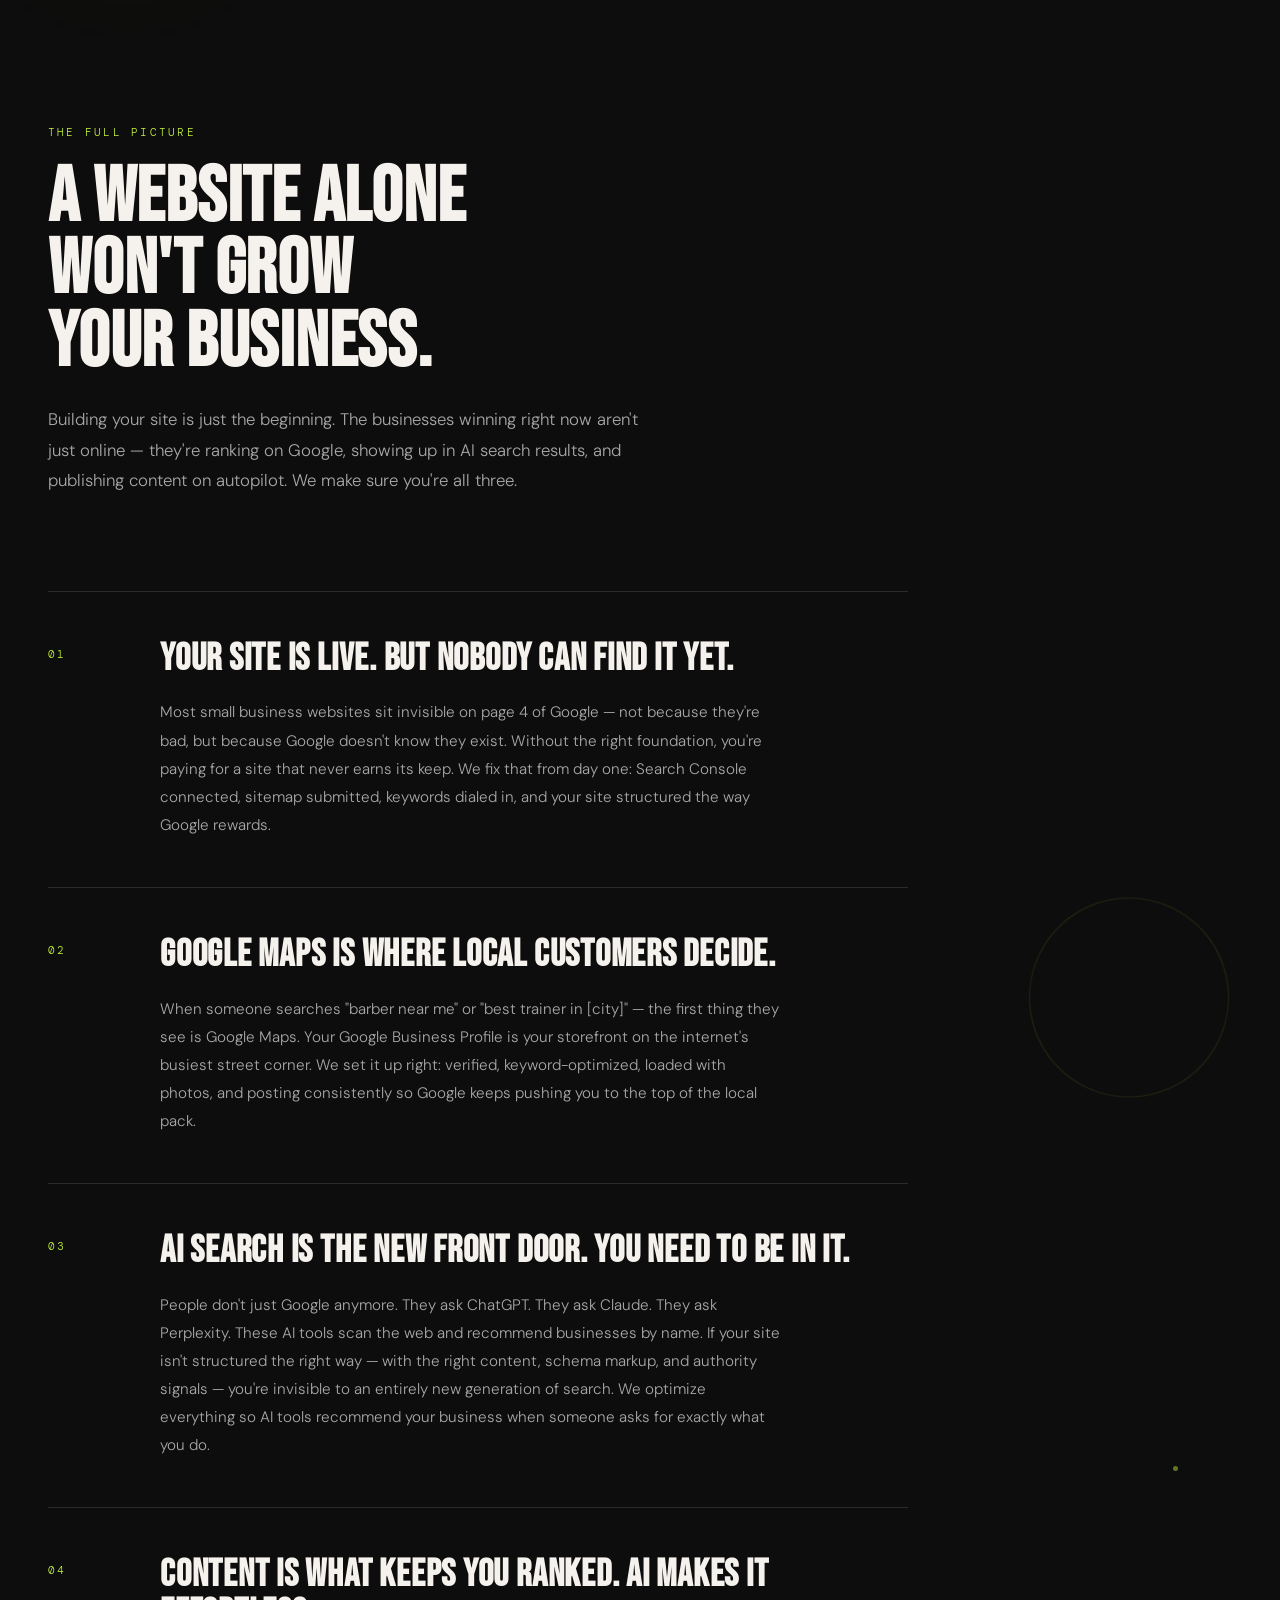
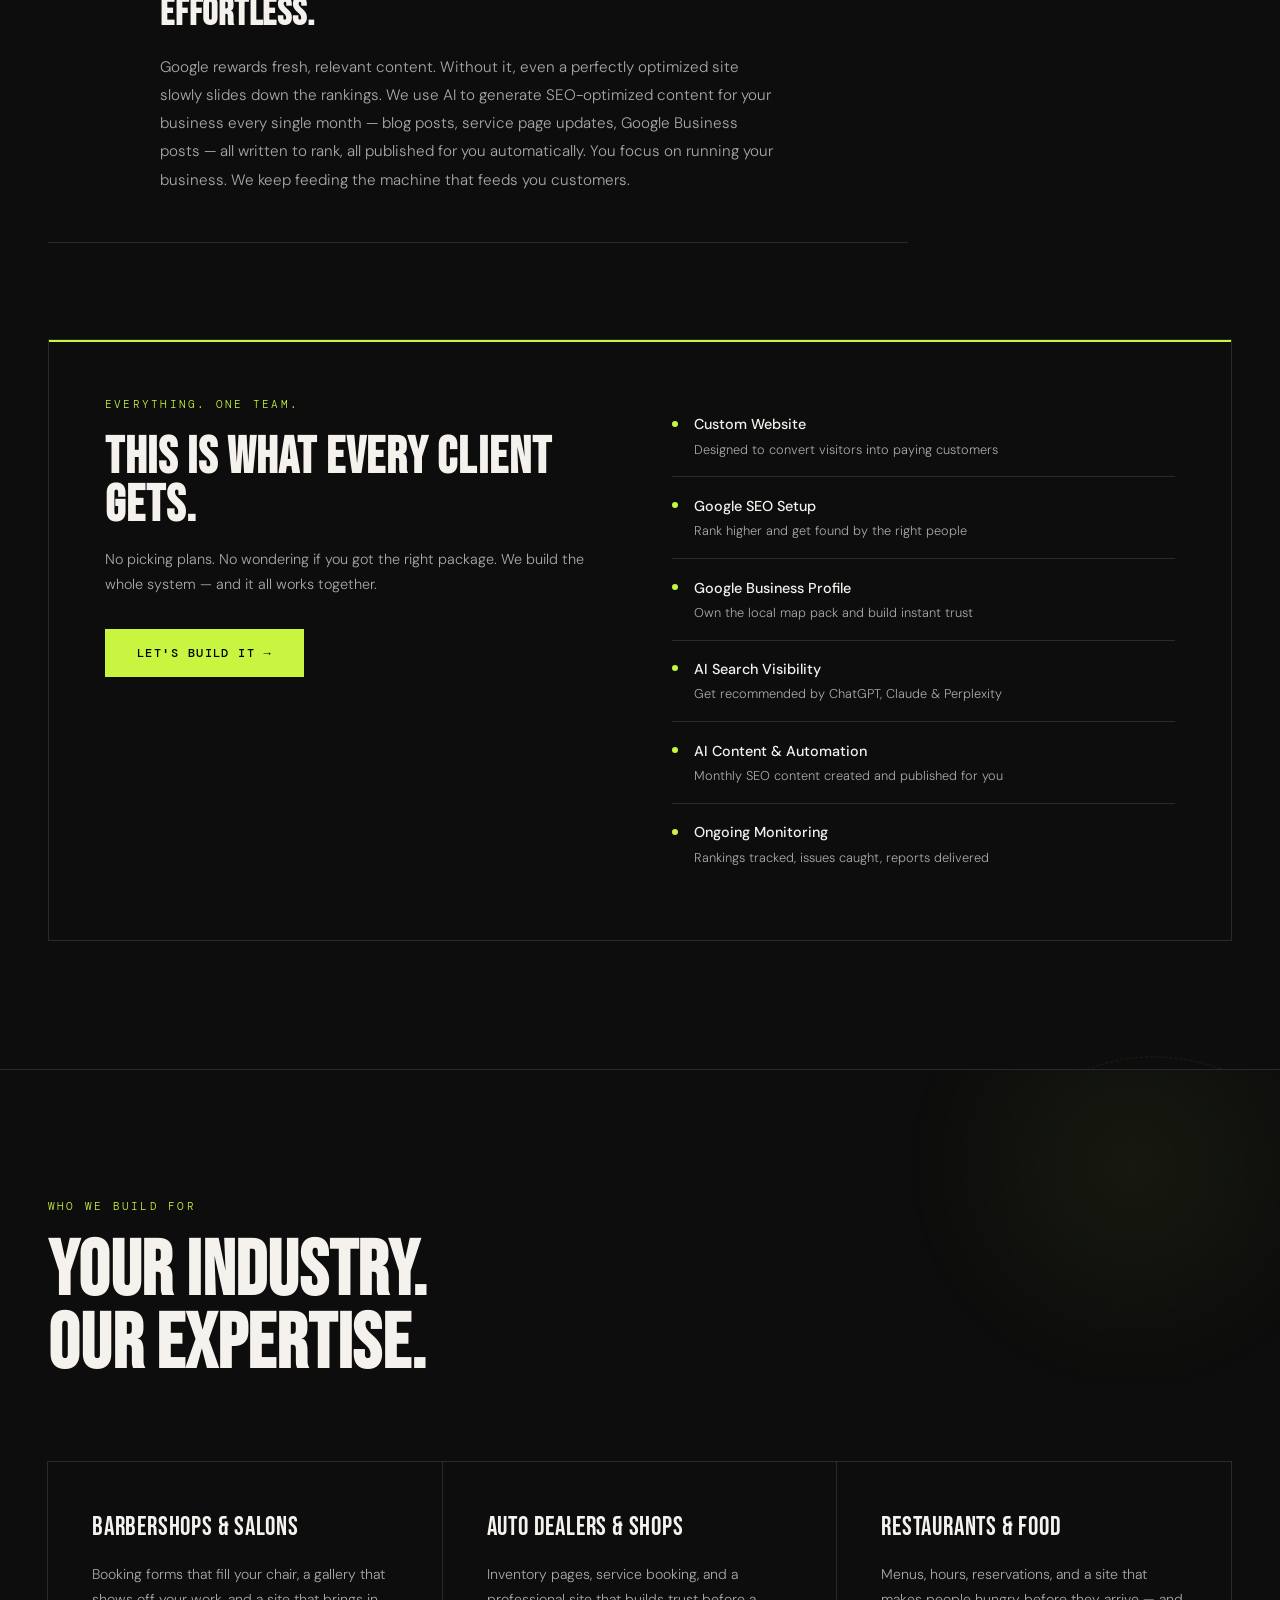
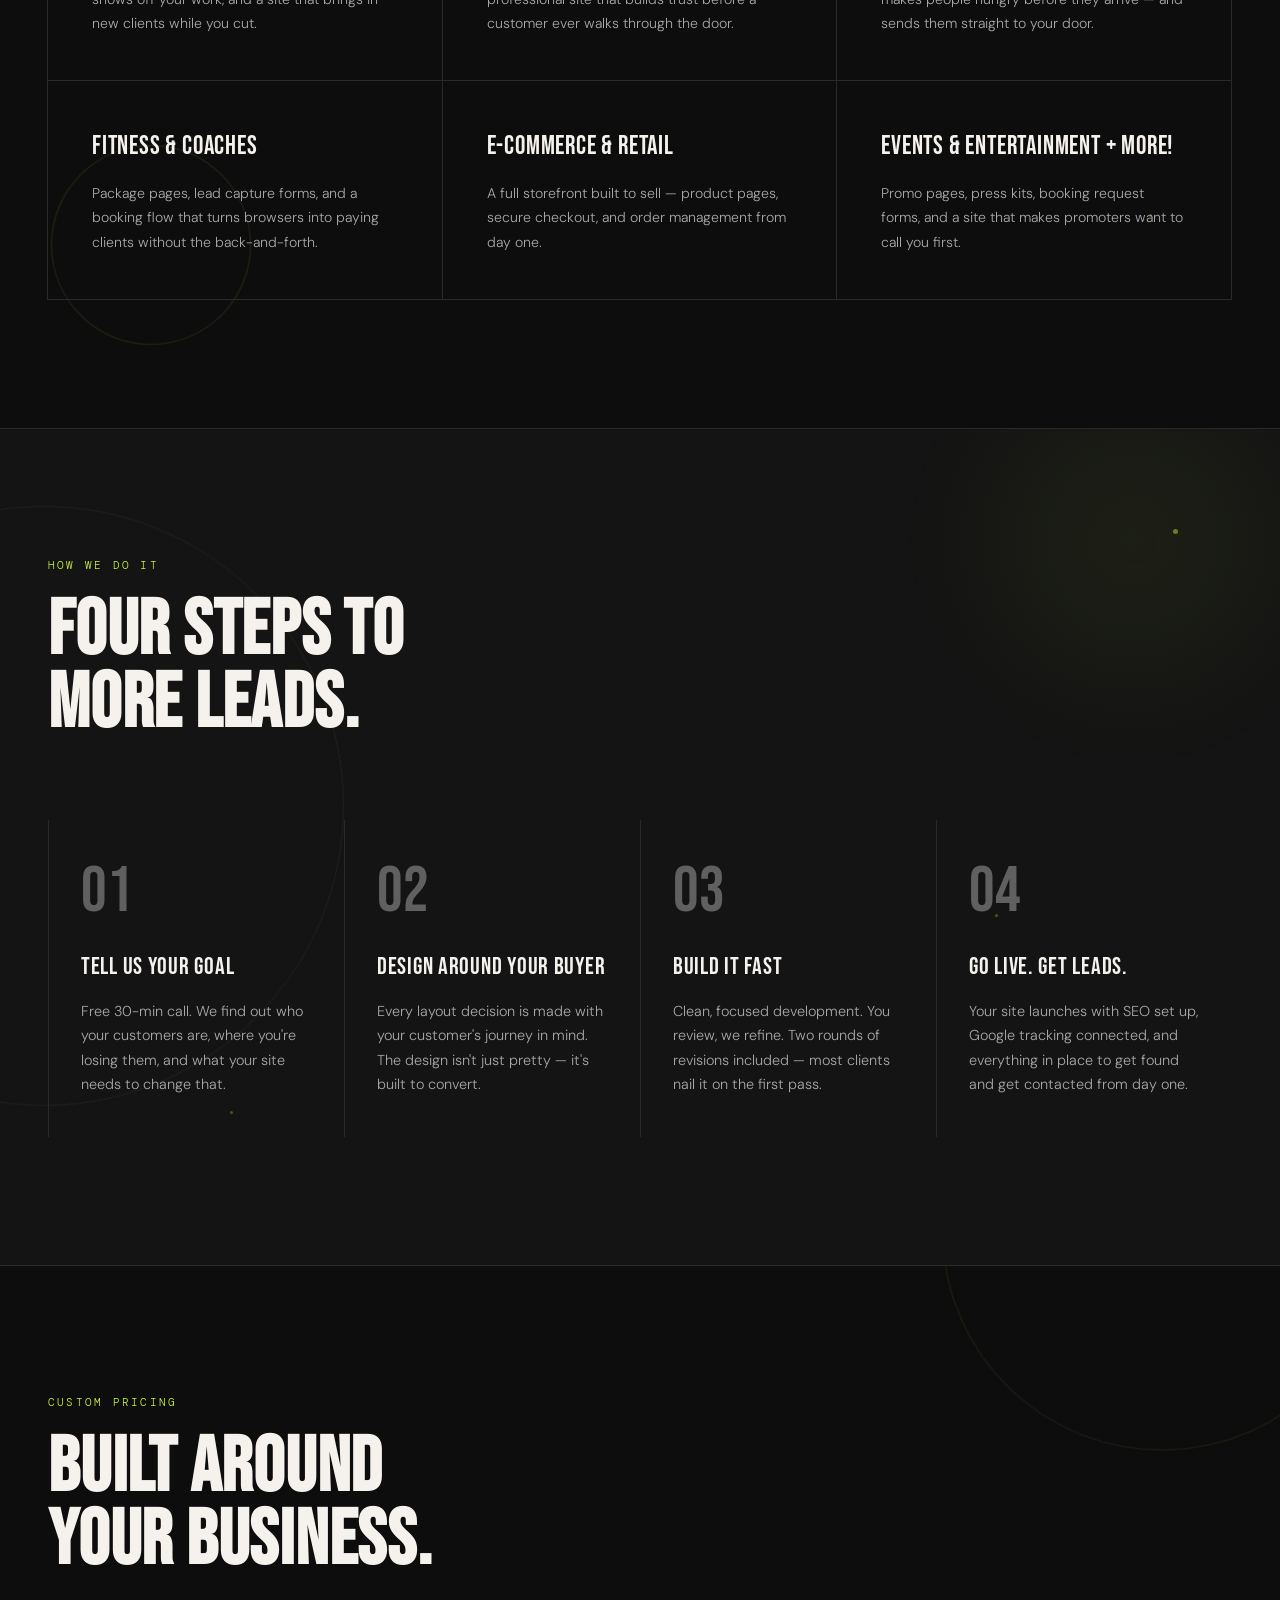
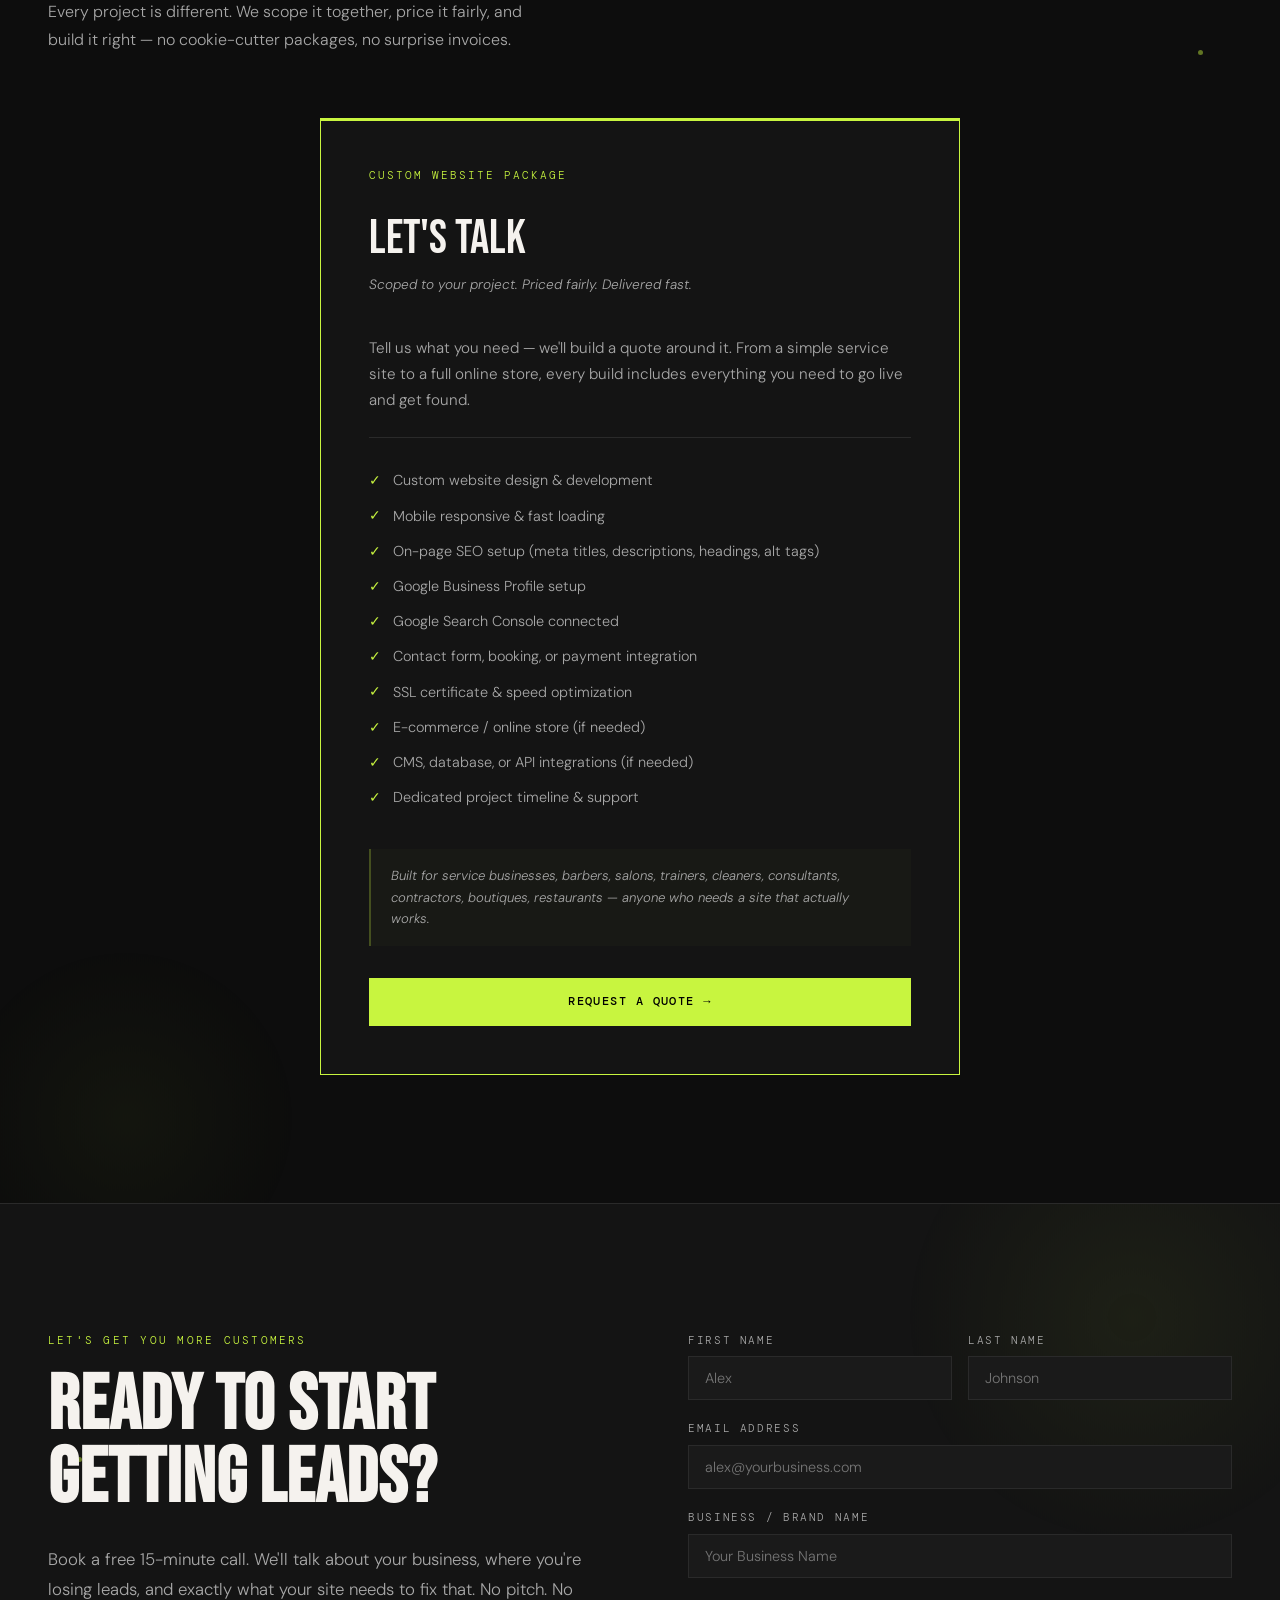
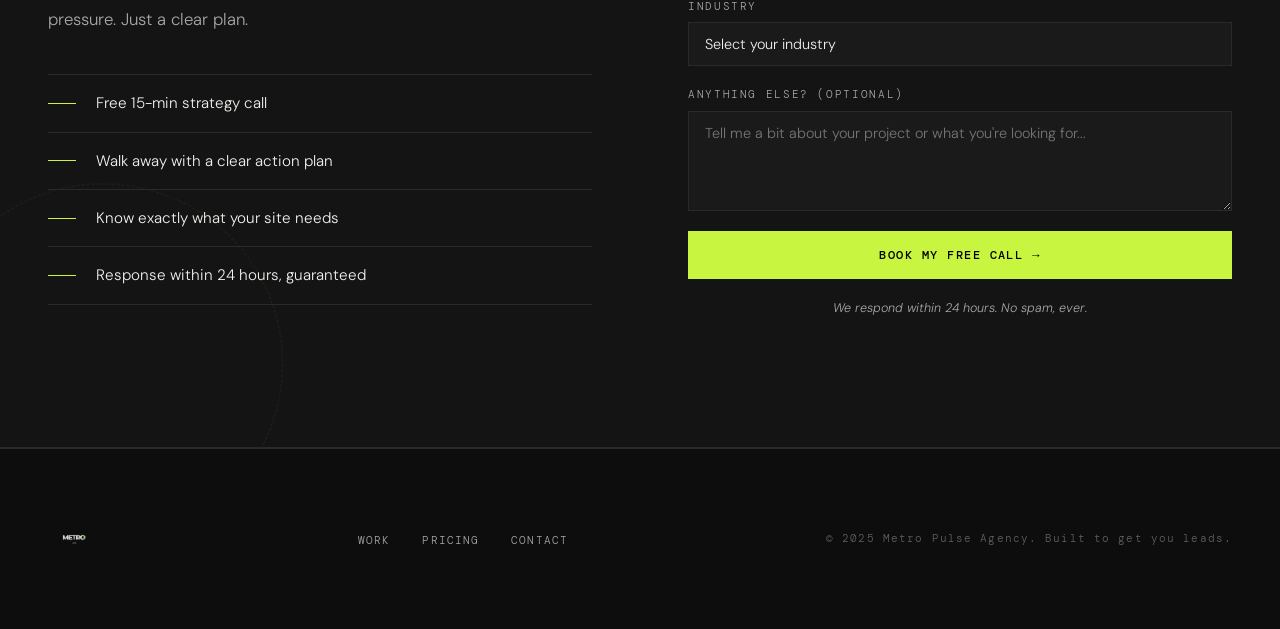
==== commit 6748c9b2: "added-about-us" ====
--- a/index.html
+++ b/index.html
@@ -4,22 +4,22 @@
 <meta charset="UTF-8">
 <meta name="viewport" content="width=device-width, initial-scale=1.0">
 <title>Metro Pulse Agency — Websites & SEO for Small Businesses</title>
-<meta name="description" content="Metro Pulse Agency builds custom websites and handles SEO, Google Business Profile, and Search Console for small businesses — all for one flat price. Get found. Get leads.">
+<meta name="description" content="Metro Pulse Agency builds custom websites and handles SEO, Google Business Profile, and Search Console for small businesses — custom pricing, built around your project. Get found. Get leads.">
 <meta name="robots" content="index, follow">
 <link rel="canonical" href="https://metropulseagency.com/">
 <!-- Open Graph -->
 <meta property="og:type" content="website">
 <meta property="og:url" content="https://metropulseagency.com/">
 <meta property="og:title" content="Metro Pulse Agency — Websites & SEO for Small Businesses">
-<meta property="og:description" content="Custom websites, SEO setup, and Google profile management for small businesses. One flat price. Live in days.">
+<meta property="og:description" content="Custom websites, SEO setup, and Google profile management for small businesses. Custom pricing, built around your project. Live in days.">
 <meta property="og:image" content="logo.png">
 <!-- Twitter -->
 <meta name="twitter:card" content="summary_large_image">
 <meta name="twitter:title" content="Metro Pulse Agency — Websites & SEO for Small Businesses">
-<meta name="twitter:description" content="Custom websites, SEO setup, and Google profile management for small businesses. One flat price. Live in days.">
+<meta name="twitter:description" content="Custom websites, SEO setup, and Google profile management for small businesses. Custom pricing, built around your project. Live in days.">
 <!-- Favicon -->
-<link rel="icon" type="image/png" href="logo.png">
-<link rel="apple-touch-icon" href="logo.png">
+<link rel="icon" type="image/svg+xml" href="favicon.svg">
+<link rel="apple-touch-icon" href="favicon.svg">
 <link rel="preconnect" href="https://fonts.googleapis.com">
 <link rel="preconnect" href="https://fonts.gstatic.com" crossorigin>
 <link href="https://fonts.googleapis.com/css2?family=Bebas+Neue&family=DM+Sans:ital,opsz,wght@0,9..40,300;0,9..40,400;0,9..40,500;1,9..40,300&family=DM+Mono:wght@400;500&display=swap" rel="stylesheet">
@@ -35,8 +35,7 @@
 <nav id="navbar">
   <a href="#" class="nav-logo"><img src="logo-transparent.png" alt="Metro Pulse Agency" class="nav-logo-img"></a>
   <ul class="nav-links">
-    <li><a href="#work">Work</a></li>
-    <li><a href="how-it-works.html">How It Works</a></li>
+    <li><a href="about-us.html">About Us</a></li>
     <li><a href="#process">Process</a></li>
     <li><a href="#pricing">Pricing</a></li>
     <li><a href="#booking" class="nav-cta">Book a Call</a></li>
@@ -48,9 +47,9 @@
 
 <!-- MOBILE MENU -->
 <div class="mobile-menu" id="mobileMenu">
+  <button class="mobile-menu-close" id="mobileMenuClose" aria-label="Close menu">✕</button>
   <ul>
-    <li><a href="#work" class="mobile-menu-link">Work</a></li>
-    <li><a href="how-it-works.html" class="mobile-menu-link">How It Works</a></li>
+    <li><a href="about-us.html" class="mobile-menu-link">About Us</a></li>
     <li><a href="#process" class="mobile-menu-link">Process</a></li>
     <li><a href="#pricing" class="mobile-menu-link">Pricing</a></li>
     <li><a href="#booking" class="mobile-menu-link">Book a Call</a></li>
@@ -59,16 +58,26 @@
 
 <!-- HERO -->
 <section class="hero" id="hero">
-  <div class="hero-bg"></div>
+  <div class="hero-bg">
+    <div class="hero-shape hero-shape-orb"></div>
+    <div class="hero-shape hero-shape-ring-lg"></div>
+    <div class="hero-shape hero-shape-ring-md"></div>
+    <div class="hero-shape hero-shape-ring-sm"></div>
+    <div class="hero-shape hero-shape-dot hero-dot-1"></div>
+    <div class="hero-shape hero-shape-dot hero-dot-2"></div>
+    <div class="hero-shape hero-shape-dot hero-dot-3"></div>
+    <div class="hero-shape hero-shape-dot hero-dot-4"></div>
+    <div class="hero-grid"></div>
+  </div>
   <div class="hero-eyebrow">Your Next Lead Is One Click Away</div>
   <h1 class="hero-headline">
     Your Next Customer<br>
     <em>Is Already Looking.</em>
   </h1>
-  <p class="hero-sub">One price. Zero headaches. For $599, we build your custom website, set up your Google Business Profile, connect Google Search Console, and handle on-page SEO so you actually show up when people search. No confusing packages, no surprise invoices — just everything you need to get found and get customers. <span class="hero-white">You run your business. We put you on the map.</span></p>
+  <p class="hero-sub">Zero headaches. We build your custom website, set up your Google Business Profile, connect Google Search Console, and handle on-page SEO so you actually show up when people search. Custom pricing scoped to your project — no confusing packages, no surprise invoices. <span class="hero-white">You run your business. We put you on the map.</span></p>
   <div class="hero-actions">
     <a href="#booking" class="btn-primary">Get My Lead Ready Site</a>
-    <a href="#work" class="btn-ghost">See What We've Built</a>
+    
   </div>
   <!-- <div class="hero-stats">
     <div>
@@ -91,14 +100,14 @@
 <!-- ABOUT -->
 <section class="about" id="about">
   <div class="about-left">
-    <div class="section-label reveal">The Problem & The Fix</div>
-    <h2 class="section-title reveal delay-100">Your Website Should<br>Work For You.</h2>
-    <p class="about-body reveal delay-200">
+    <div class="section-label reveal-left">The Problem & The Fix</div>
+    <h2 class="section-title reveal-left delay-100">Your Website Should<br>Work For You.</h2>
+    <p class="about-body reveal-left delay-200">
       If your website isn't <span style="color: var(--accent);">bringing in leads</span>, it's just an expensive digital business card.<br><br>
       We build sites with <strong>one goal in mind</strong>: get you customers. Every layout, every button, every line of copy is engineered to build trust fast and push visitors to take action. No bloated teams, no account managers — just direct, results-driven work.
     </p>
   </div>
-  <div class="about-right reveal delay-150">
+  <div class="about-right reveal-right delay-150">
     <div class="service-row">
       <div class="service-row-header">
         <span class="service-name">Lead Capture Built In</span>
@@ -138,7 +147,7 @@
 </section>
 
 <!-- PORTFOLIO -->
-<section class="portfolio" id="work">
+<!-- <section class="portfolio" id="work">
   <div class="portfolio-header">
     <div>
       <div class="section-label reveal">Proof It Works</div>
@@ -190,54 +199,9 @@
     </div>
 
   </div>
-</section>
-
-<!-- INDUSTRIES -->
-<section class="industries" id="industries">
-  <div class="industries-header">
-    <div class="section-label reveal">Who We Build For</div>
-    <h2 class="section-title reveal delay-100">Your Industry.<br>Our Expertise.</h2>
-  </div>
-  <div class="industries-grid">
-
-    <div class="industry-card reveal">
-      <div class="industry-num" style="display:none">01</div>
-      <div class="industry-name">Barbershops & Salons</div>
-      <p class="industry-copy">Booking forms that fill your chair, a gallery that shows off your work, and a site that brings in new clients while you cut.</p>
-    </div>
-
-    <div class="industry-card reveal delay-100">
-      <div class="industry-num" style="display:none">02</div>
-      <div class="industry-name">Auto Dealers & Shops</div>
-      <p class="industry-copy">Inventory pages, service booking, and a professional site that builds trust before a customer ever walks through the door.</p>
-    </div>
-
-    <div class="industry-card reveal delay-200">
-      <div class="industry-num" style="display:none">03</div>
-      <div class="industry-name">Restaurants & Food</div>
-      <p class="industry-copy">Menus, hours, reservations, and a site that makes people hungry before they arrive — and sends them straight to your door.</p>
-    </div>
-
-    <div class="industry-card reveal">
-      <div class="industry-num" style="display:none">04</div>
-      <div class="industry-name">Fitness & Coaches</div>
-      <p class="industry-copy">Package pages, lead capture forms, and a booking flow that turns browsers into paying clients without the back-and-forth.</p>
-    </div>
-
-    <div class="industry-card reveal delay-100">
-      <div class="industry-num" style="display:none">05</div>
-      <div class="industry-name">E-Commerce & Retail</div>
-      <p class="industry-copy">A full storefront built to sell — product pages, secure checkout, and order management from day one.</p>
-    </div>
-
-    <div class="industry-card reveal delay-200">
-      <div class="industry-num" style="display:none">06</div>
-      <div class="industry-name">Events & Entertainment + More!</div>
-      <p class="industry-copy">Promo pages, press kits, booking request forms, and a site that makes promoters want to call you first.</p>
-    </div>
-
-  </div>
-</section>
+</section> -->
+
+
 
 <!-- LIGHTBOX -->
 <div class="lightbox" id="lightbox">
@@ -252,6 +216,154 @@
   </div>
 </div>
 
+<!-- THE FULL PICTURE -->
+<section class="full-picture" id="seo">
+
+  <div class="fp-header">
+    <div class="section-label reveal-left">The Full Picture</div>
+    <h2 class="section-title reveal-left delay-100">A Website Alone<br>Won't Grow<br>Your Business.</h2>
+    <p class="fp-intro reveal-left delay-200">Building your site is just the beginning. The businesses winning right now aren't just online — they're ranking on Google, showing up in AI search results, and publishing content on autopilot. We make sure you're all three.</p>
+  </div>
+
+  <div class="fp-steps">
+
+    <div class="fp-step">
+      <div class="fp-step-num">01</div>
+      <div class="fp-step-body">
+        <h3 class="fp-step-title">Your site is live. But nobody can find it yet.</h3>
+        <p class="fp-step-text">Most small business websites sit invisible on page 4 of Google — not because they're bad, but because Google doesn't know they exist. Without the right foundation, you're paying for a site that never earns its keep. We fix that from day one: Search Console connected, sitemap submitted, keywords dialed in, and your site structured the way Google rewards.</p>
+      </div>
+    </div>
+
+    <div class="fp-step">
+      <div class="fp-step-num">02</div>
+      <div class="fp-step-body">
+        <h3 class="fp-step-title">Google Maps is where local customers decide.</h3>
+        <p class="fp-step-text">When someone searches "barber near me" or "best trainer in [city]" — the first thing they see is Google Maps. Your Google Business Profile is your storefront on the internet's busiest street corner. We set it up right: verified, keyword-optimized, loaded with photos, and posting consistently so Google keeps pushing you to the top of the local pack.</p>
+      </div>
+    </div>
+
+    <div class="fp-step">
+      <div class="fp-step-num">03</div>
+      <div class="fp-step-body">
+        <h3 class="fp-step-title">AI search is the new front door. You need to be in it.</h3>
+        <p class="fp-step-text">People don't just Google anymore. They ask ChatGPT. They ask Claude. They ask Perplexity. These AI tools scan the web and recommend businesses by name. If your site isn't structured the right way — with the right content, schema markup, and authority signals — you're invisible to an entirely new generation of search. We optimize everything so AI tools recommend your business when someone asks for exactly what you do.</p>
+      </div>
+    </div>
+
+    <div class="fp-step">
+      <div class="fp-step-num">04</div>
+      <div class="fp-step-body">
+        <h3 class="fp-step-title">Content is what keeps you ranked. AI makes it effortless.</h3>
+        <p class="fp-step-text">Google rewards fresh, relevant content. Without it, even a perfectly optimized site slowly slides down the rankings. We use AI to generate SEO-optimized content for your business every single month — blog posts, service page updates, Google Business posts — all written to rank, all published for you automatically. You focus on running your business. We keep feeding the machine that feeds you customers.</p>
+      </div>
+    </div>
+
+  </div>
+
+  <div class="fp-package reveal">
+    <div class="fp-package-inner">
+      <div class="fp-package-left">
+        <div class="section-label">Everything. One Team.</div>
+        <h3 class="fp-package-title">This Is What Every Client Gets.</h3>
+        <p class="fp-package-sub">No picking plans. No wondering if you got the right package. We build the whole system — and it all works together.</p>
+        <a href="#booking" class="fp-cta">Let's Build It →</a>
+      </div>
+      <div class="fp-package-right">
+        <div class="fp-item">
+          <div class="fp-item-dot"></div>
+          <div>
+            <div class="fp-item-name">Custom Website</div>
+            <div class="fp-item-desc">Designed to convert visitors into paying customers</div>
+          </div>
+        </div>
+        <div class="fp-item">
+          <div class="fp-item-dot"></div>
+          <div>
+            <div class="fp-item-name">Google SEO Setup</div>
+            <div class="fp-item-desc">Rank higher and get found by the right people</div>
+          </div>
+        </div>
+        <div class="fp-item">
+          <div class="fp-item-dot"></div>
+          <div>
+            <div class="fp-item-name">Google Business Profile</div>
+            <div class="fp-item-desc">Own the local map pack and build instant trust</div>
+          </div>
+        </div>
+        <div class="fp-item">
+          <div class="fp-item-dot"></div>
+          <div>
+            <div class="fp-item-name">AI Search Visibility</div>
+            <div class="fp-item-desc">Get recommended by ChatGPT, Claude &amp; Perplexity</div>
+          </div>
+        </div>
+        <div class="fp-item">
+          <div class="fp-item-dot"></div>
+          <div>
+            <div class="fp-item-name">AI Content &amp; Automation</div>
+            <div class="fp-item-desc">Monthly SEO content created and published for you</div>
+          </div>
+        </div>
+        <div class="fp-item">
+          <div class="fp-item-dot"></div>
+          <div>
+            <div class="fp-item-name">Ongoing Monitoring</div>
+            <div class="fp-item-desc">Rankings tracked, issues caught, reports delivered</div>
+          </div>
+        </div>
+      </div>
+    </div>
+  </div>
+
+</section>
+
+<section class="industries" id="industries">
+  <div class="industries-header">
+    <div class="section-label reveal">Who We Build For</div>
+    <h2 class="section-title reveal delay-100">Your Industry.<br>Our Expertise.</h2>
+  </div>
+  <div class="industries-grid">
+
+    <div class="industry-card reveal">
+      <div class="industry-num" style="display:none">01</div>
+      <div class="industry-name">Barbershops & Salons</div>
+      <p class="industry-copy">Booking forms that fill your chair, a gallery that shows off your work, and a site that brings in new clients while you cut.</p>
+    </div>
+
+    <div class="industry-card reveal delay-100">
+      <div class="industry-num" style="display:none">02</div>
+      <div class="industry-name">Auto Dealers & Shops</div>
+      <p class="industry-copy">Inventory pages, service booking, and a professional site that builds trust before a customer ever walks through the door.</p>
+    </div>
+
+    <div class="industry-card reveal delay-200">
+      <div class="industry-num" style="display:none">03</div>
+      <div class="industry-name">Restaurants & Food</div>
+      <p class="industry-copy">Menus, hours, reservations, and a site that makes people hungry before they arrive — and sends them straight to your door.</p>
+    </div>
+
+    <div class="industry-card reveal">
+      <div class="industry-num" style="display:none">04</div>
+      <div class="industry-name">Fitness & Coaches</div>
+      <p class="industry-copy">Package pages, lead capture forms, and a booking flow that turns browsers into paying clients without the back-and-forth.</p>
+    </div>
+
+    <div class="industry-card reveal delay-100">
+      <div class="industry-num" style="display:none">05</div>
+      <div class="industry-name">E-Commerce & Retail</div>
+      <p class="industry-copy">A full storefront built to sell — product pages, secure checkout, and order management from day one.</p>
+    </div>
+
+    <div class="industry-card reveal delay-200">
+      <div class="industry-num" style="display:none">06</div>
+      <div class="industry-name">Events & Entertainment + More!</div>
+      <p class="industry-copy">Promo pages, press kits, booking request forms, and a site that makes promoters want to call you first.</p>
+    </div>
+
+  </div>
+</section>
+
 <!-- PROCESS -->
 <section class="process" id="process">
   <div class="process-header">
@@ -286,259 +398,35 @@
 <section class="pricing" id="pricing">
 
   <div class="pricing-header">
-    <div class="section-label reveal">One Clear Investment</div>
-    <h2 class="section-title reveal delay-100">The Site That Pays<br>For Itself.</h2>
-    <p class="pricing-subhead reveal delay-200">One flat fee. No subscriptions. No surprise invoices. Your site is yours the day it goes live — built to bring in leads from the start.</p>
-  </div>
-
-  <!-- One-Time Packages -->
-  <div class="pricing-grid-2">
-
-    <div class="pricing-card featured reveal">
+    <div class="section-label reveal">Custom Pricing</div>
+    <h2 class="section-title reveal delay-100">Built Around<br>Your Business.</h2>
+    <p class="pricing-subhead reveal delay-200">Every project is different. We scope it together, price it fairly, and build it right — no cookie-cutter packages, no surprise invoices.</p>
+  </div>
+
+  <div class="pricing-single-wrap">
+    <div class="pricing-card featured reveal-scale">
       <div class="card-accent-line"></div>
-      <div class="card-badge">Most Popular</div>
-      <div class="card-tier">The All-In-One Solution</div>
-      <div class="card-price"><sup>$</sup>599</div>
-      <div class="card-price-note">One-time payment · Delivered in 7–14 days</div>
-      <div class="card-desc">Everything a small business needs to get found online, build trust fast, and start collecting leads — all done for you.</div>
+      <div class="card-tier">Custom Website Package</div>
+      <div class="card-price card-price-compact">Let's Talk</div>
+      <div class="card-price-note">Scoped to your project. Priced fairly. Delivered fast.</div>
+      <div class="card-desc">Tell us what you need — we'll build a quote around it. From a simple service site to a full online store, every build includes everything you need to go live and get found.</div>
       <div class="card-divider"></div>
       <ul class="card-features">
-        <li>Free Domain Name</li>
-        <li>2–3 page custom website</li>
-        <li>Mobile responsive design</li>
+        <li>Custom website design & development</li>
+        <li>Mobile responsive & fast loading</li>
         <li>On-page SEO setup (meta titles, descriptions, headings, alt tags)</li>
         <li>Google Business Profile setup</li>
         <li>Google Search Console connected</li>
-        <li>Booking / appointment form</li>
-        <li>Payment integration setup</li>
-        <li>Contact form with email alerts</li>
+        <li>Contact form, booking, or payment integration</li>
         <li>SSL certificate & speed optimization</li>
+        <li>E-commerce / online store (if needed)</li>
+        <li>CMS, database, or API integrations (if needed)</li>
+        <li>Dedicated project timeline & support</li>
       </ul>
-      <p class="card-subtitle">Built for service businesses, Dj's, barbers, salons, trainers, cleaners, consultants, contractors, and anyone who needs a site that actually works.</p>
-      <a href="#booking" class="btn-card btn-card-primary">Get Started →</a>
-    </div>
-
-    <div class="pricing-card reveal delay-100">
-      <div class="card-badge">Sell Online</div>
-      <div class="card-tier">E-Commerce Package</div>
-      <div class="card-price"><sup>$</sup>999</div>
-      <div class="card-price-note">One-time payment · Delivered in 14–21 days</div>
-      <div class="card-desc">A full online store so you can sell products, take payments, and manage orders.</div>
-      <div class="card-divider"></div>
-      <ul class="card-features">
-        <li>Everything in Starter, plus:</li>
-        <li>Full online store setup</li>
-        <li>Up to 25 products uploaded</li>
-        <li>Shopping cart & secure checkout</li>
-        <li>Stripe / PayPal integration</li>
-        <li>Shipping & tax configuration</li>
-        <li>Product categories & filters</li>
-        <li>Order notification emails</li>
-        <li>Inventory management basics</li>
-      </ul>
-      <p class="card-subtitle">Perfect for boutiques, bakeries, candle makers, clothing brands, handmade goods, food products — any small business ready to sell online.</p>
-      <a href="#booking" class="btn-card btn-card-outline">Get Started →</a>
-    </div>
-
-  </div>
-
-  <!-- Custom Package -->
-  <div class="pricing-card-custom reveal">
-    <div class="card-accent-line"></div>
-    <div class="custom-card-left">
-      <div class="card-tier">Custom Build</div>
-      <div class="card-price card-price-compact">Let's Talk</div>
-      <div class="card-price-note">Scoped to your project. Priced fairly.</div>
-    </div>
-    <div class="custom-card-mid">
-      <ul class="card-features">
-        <li>Unlimited pages & custom functionality</li>
-        <li>Custom animations & interactions</li>
-        <li>CMS / database integration</li>
-        <li>Advanced SEO & performance strategy</li>
-        <li>Third-party API & tool integrations</li>
-        <li>Dedicated project timeline & priority support</li>
-      </ul>
-    </div>
-    <div class="custom-card-right">
-      <p class="custom-card-note">Have something bigger in mind? Let's scope it out together — no commitment, just a conversation.</p>
+      <p class="card-subtitle">Built for service businesses, barbers, salons, trainers, cleaners, consultants, contractors, boutiques, restaurants — anyone who needs a site that actually works.</p>
       <a href="#booking" class="btn-card btn-card-primary">Request a Quote →</a>
     </div>
   </div>
-
-  <!-- Monthly Plans -->
-  <div class="pricing-section-block">
-    <div class="pricing-block-header reveal">
-      <h3 class="pricing-block-title">Keep It Live. Keep It Growing.</h3>
-      <p class="pricing-block-sub">Every site needs a home. Choose the plan that fits — no contracts, cancel anytime.</p>
-    </div>
-    <div class="pricing-grid-2">
-
-      <div class="pricing-card reveal">
-        <div class="card-tier">Hosting & Maintenance</div>
-        <div class="card-price"><sup>$</sup>25<span class="card-price-period">/mo</span></div>
-        <div class="card-price-note">Keep your site live and secure.</div>
-        <div class="card-divider"></div>
-        <ul class="card-features">
-          <li>Reliable website hosting</li>
-          <li>SSL certificate & security</li>
-          <li>Monthly backups</li>
-          <li>Uptime monitoring</li>
-        </ul>
-        <a href="#booking" class="btn-card btn-card-outline">Get Started →</a>
-      </div>
-
-      <div class="pricing-card featured reveal delay-100">
-        <div class="card-accent-line"></div>
-        <div class="card-badge">Best Value</div>
-        <div class="card-tier">Hosting, SEO & Updates</div>
-        <div class="card-price"><sup>$</sup>75<span class="card-price-period">/mo</span></div>
-        <div class="card-price-note">Stay live, stay visible, stay current.</div>
-        <div class="card-divider"></div>
-        <ul class="card-features">
-          <li>Everything in Hosting & Maintenance</li>
-          <li>Monthly on-page SEO updates</li>
-          <li>1 hour of website updates/mo</li>
-          <li>Content & image swaps</li>
-          <li>Priority email support</li>
-        </ul>
-        <a href="#booking" class="btn-card btn-card-primary">Get Started →</a>
-      </div>
-
-    </div>
-  </div>
-
-  <!-- Add-Ons -->
-  <!-- <div class="pricing-section-block">
-    <div class="pricing-block-header reveal">
-      <h3 class="pricing-block-title">A Little Extra Never Hurts.</h3>
-      <p class="pricing-block-sub">Stack on what you need. Click to select — your total updates below.</p>
-    </div>
-    <div class="addons-grid reveal delay-100">
-      <div class="addon-card" data-price="150">
-        <div class="addon-check">✓</div>
-        <div class="addon-name">Logo Design</div>
-        <div class="addon-price">+$150</div>
-      </div>
-      <div class="addon-card" data-price="99">
-        <div class="addon-check">✓</div>
-        <div class="addon-name">Extra Page</div>
-        <div class="addon-price">+$99</div>
-      </div>
-      <div class="addon-card" data-price="200">
-        <div class="addon-check">✓</div>
-        <div class="addon-name">Rush Delivery (48 hrs)</div>
-        <div class="addon-price">+$200</div>
-      </div>
-    </div>
-    <div class="addons-total" id="addonsTotal">
-      <span class="addons-total-label">Selected:</span>
-      <span class="addons-total-items" id="addonsTotalItems"></span>
-      <span class="addons-total-price" id="addonsTotalPrice"></span>
-    </div>
-  </div>
-
-</section> -->
-
-<!-- SEO PRICING -->
-<section class="pricing" id="seo" aria-label="SEO Services pricing">
-
-  <div class="pricing-header">
-    <div class="section-label reveal">SEO Services</div>
-    <h2 class="section-title reveal delay-100">Grow Your Business<br>on Google.</h2>
-    <p class="pricing-subhead reveal delay-200">It starts with a one-time setup — then you subscribe to keep growing. Simple, clear, and built around results.</p>
-  </div>
-
-  <!-- Step 1: The Setup -->
-  <div class="pricing-section-block" style="margin-top:0; padding-top:0; border-top:none;">
-    <div class="pricing-block-header reveal">
-      <h3 class="pricing-block-title">Step 1 — Start Here.</h3>
-      <p class="pricing-block-sub">Before anything ongoing, your site needs to be properly set up for Google. This is the foundation. You do it once.</p>
-    </div>
-    <div class="pricing-grid-2">
-
-      <div class="pricing-card featured reveal">
-        <div class="card-accent-line"></div>
-        <div class="card-badge">Start Here</div>
-        <div class="card-tier">Basic SEO Setup</div>
-        <div class="card-price"><sup>$</sup>199</div>
-        <div class="card-price-note">One-time payment · Delivered in 5–7 days</div>
-        <div class="card-desc">Your site gets properly configured for Google — keywords, structure, speed, and Search Console all dialed in before anything ongoing begins.</div>
-        <div class="card-divider"></div>
-        <ul class="card-features">
-          <li>Keyword research (up to 10 target keywords)</li>
-          <li>Meta titles &amp; descriptions for up to 5 pages</li>
-          <li>H1–H3 header tag structure review &amp; optimization</li>
-          <li>Image alt text added &amp; optimized across all pages</li>
-          <li>URL structure review &amp; recommendations</li>
-          <li>XML sitemap creation &amp; submitted to Google</li>
-          <li>Robots.txt file review</li>
-          <li>Mobile-friendliness &amp; page speed review</li>
-          <li>Google Search Console setup, verification &amp; initial crawl</li>
-          <li>SEO setup summary report (PDF delivered)</li>
-        </ul>
-        <a href="#booking" class="btn-card btn-card-primary">Get Started →</a>
-      </div>
-
-      <div class="pricing-card reveal delay-100" aria-label="Premium Local SEO and Google Setup plan">
-        <div class="card-badge">Complete Setup</div>
-        <div class="card-tier">Premium Local SEO &amp; Google Setup</div>
-        <div class="card-price"><sup>$</sup>400</div>
-        <div class="card-price-note">One-time payment · Delivered in 5–7 days</div>
-        <div class="card-desc">Want the full Google stack done right the first time? This covers your Business Profile, GA4, Tag Manager, Search Console, and on-page SEO — all in one shot.</div>
-        <div class="card-divider"></div>
-        <ul class="card-features">
-          <li>Full Google Business Profile creation, claim &amp; verification</li>
-          <li>Keyword-optimized GBP description, categories &amp; attributes</li>
-          <li>10+ business photos uploaded &amp; 2 launch posts</li>
-          <li>GA4 property created, configured &amp; tracking verified</li>
-          <li>Google Tag Manager installed with click &amp; form tracking</li>
-          <li>Google Search Console setup &amp; sitemap submitted</li>
-          <li>Keyword research (up to 20 local/industry keywords)</li>
-          <li>Meta titles &amp; descriptions for up to 8 pages</li>
-          <li>Local business schema markup added</li>
-          <li>Full setup report + 30-min onboarding call</li>
-        </ul>
-        <a href="#booking" class="btn-card btn-card-outline">Get the Full Setup →</a>
-      </div>
-
-    </div>
-  </div>
-
-  <!-- Step 2: The Monthly -->
-  <div class="pricing-section-block">
-    <div class="pricing-block-header reveal">
-      <h3 class="pricing-block-title">Step 2 — Then Keep Growing.</h3>
-      <p class="pricing-block-sub">Once your site is set up, subscribe to stay ranked. SEO compounds over time — the longer you do it, the stronger you get.</p>
-    </div>
-
-    <div class="pricing-card featured reveal" style="max-width:680px; margin:0 auto;" aria-label="Monthly SEO Management plan">
-      <div class="card-accent-line"></div>
-      <div class="card-badge">Monthly Subscription · Requires Setup First</div>
-      <div class="card-tier">Monthly SEO Management</div>
-      <div class="card-price"><sup>$</sup>99<span class="card-price-period">/mo</span></div>
-      <div class="card-price-note">Month-to-month · No contracts · Cancel anytime</div>
-      <div class="card-desc">Consistent content, ranking updates, and Google monitoring every single month — so your site keeps climbing while you focus on your business.</div>
-      <div class="card-divider"></div>
-      <ul class="card-features" style="columns:2; column-gap:2rem;">
-        <li>2 SEO-optimized blog posts or content updates/mo</li>
-        <li>Keyword rank tracking for up to 20 keywords (weekly)</li>
-        <li>Ongoing meta title &amp; description updates</li>
-        <li>Internal linking improvements</li>
-        <li>Monthly site crawl for broken links &amp; indexing issues</li>
-        <li>Page speed &amp; mobile usability monitoring</li>
-        <li>Google Search Console monthly review</li>
-        <li>GA4 monthly traffic report</li>
-        <li>Conversion &amp; goal tracking review</li>
-        <li>2 Google Business Profile posts per month</li>
-        <li>Review monitoring alert</li>
-        <li>Monthly performance report with next month's priorities</li>
-      </ul>
-      <a href="#booking" class="btn-card btn-card-primary" style="margin-top:2rem;">Start Growing →</a>
-    </div>
-  </div>
-
-  <p class="seo-disclaimer reveal">Setup plans are delivered within 5–7 business days. Monthly management begins the first business day after payment. SEO results are typically visible within 60–90 days.</p>
 
 </section>
 
@@ -592,25 +480,6 @@
             </select>
           </div>
           <div class="form-field">
-            <label for="package">Website Package</label>
-            <select id="package" name="package">
-              <option value="" disabled selected>Select a website package</option>
-              <option>The All-In-One Solution ($599)</option>
-              <option>E-Commerce Package ($999)</option>
-              <option>Custom Build (Let's Talk)</option>
-              <option>Not Sure Yet</option>
-            </select>
-          </div>
-          <div class="form-field">
-            <label for="hosting">Monthly Plan</label>
-            <select id="hosting" name="hosting" required>
-              <option value="" disabled selected>Select a monthly plan</option>
-              <option>Hosting & Maintenance ($25/mo)</option>
-              <option>Hosting, SEO & Updates ($75/mo)</option>
-              <option>I already have hosting</option>
-            </select>
-          </div>
-          <div class="form-field">
             <label for="message">Anything else? (optional)</label>
             <textarea id="message" name="message" placeholder="Tell me a bit about your project or what you're looking for..."></textarea>
           </div>
--- a/styles.css
+++ b/styles.css
@@ -146,6 +146,132 @@
     background: radial-gradient(ellipse 80% 60% at 70% 40%, rgba(200,245,63,0.04) 0%, transparent 65%),
                 radial-gradient(ellipse 50% 40% at 20% 80%, rgba(200,245,63,0.02) 0%, transparent 60%);
   }
+
+  /* HERO SHAPE ANIMATIONS */
+  @keyframes hero-orb-pulse {
+    0%, 100% { transform: scale(1) translate(0, 0); opacity: 0.6; }
+    50%       { transform: scale(1.12) translate(-20px, 15px); opacity: 1; }
+  }
+  @keyframes hero-spin-cw {
+    from { transform: rotate(0deg); }
+    to   { transform: rotate(360deg); }
+  }
+  @keyframes hero-spin-ccw {
+    from { transform: rotate(0deg); }
+    to   { transform: rotate(-360deg); }
+  }
+  @keyframes hero-float-a {
+    0%, 100% { transform: translate(0, 0); }
+    30%      { transform: translate(18px, -22px); }
+    70%      { transform: translate(-12px, 14px); }
+  }
+  @keyframes hero-float-b {
+    0%, 100% { transform: translate(0, 0); }
+    40%      { transform: translate(-20px, 16px); }
+    75%      { transform: translate(10px, -18px); }
+  }
+  @keyframes hero-float-c {
+    0%, 100% { transform: translate(0, 0) scale(1); }
+    50%      { transform: translate(8px, -12px) scale(1.3); }
+  }
+  @keyframes hero-float-d {
+    0%, 100% { transform: translate(0, 0) scale(1); opacity: 0.6; }
+    50%      { transform: translate(-10px, 8px) scale(0.7); opacity: 1; }
+  }
+
+  .hero-shape { position: absolute; pointer-events: none; }
+
+  /* Soft glowing orb */
+  .hero-shape-orb {
+    width: 700px;
+    height: 700px;
+    border-radius: 50%;
+    top: -15%;
+    right: -10%;
+    background: radial-gradient(circle, rgba(200,245,63,0.07) 0%, rgba(200,245,63,0.02) 45%, transparent 70%);
+    animation: hero-orb-pulse 12s ease-in-out infinite;
+  }
+
+  /* Large wireframe ring */
+  .hero-shape-ring-lg {
+    width: 620px;
+    height: 620px;
+    border-radius: 50%;
+    border: 1px solid rgba(200,245,63,0.1);
+    top: 50%;
+    right: 5%;
+    transform: translate(0, -50%);
+    animation: hero-spin-cw 55s linear infinite;
+    transform-origin: center center;
+  }
+
+  /* Medium ring with dashes */
+  .hero-shape-ring-md {
+    width: 320px;
+    height: 320px;
+    border-radius: 50%;
+    border: 1px dashed rgba(200,245,63,0.13);
+    bottom: 10%;
+    left: 5%;
+    animation: hero-spin-ccw 38s linear infinite;
+  }
+
+  /* Small ring */
+  .hero-shape-ring-sm {
+    width: 160px;
+    height: 160px;
+    border-radius: 50%;
+    border: 1px solid rgba(200,245,63,0.18);
+    top: 22%;
+    left: 38%;
+    animation: hero-spin-cw 24s linear infinite;
+  }
+
+  /* Floating nodes */
+  .hero-shape-dot {
+    width: 6px;
+    height: 6px;
+    border-radius: 50%;
+    background: var(--accent);
+  }
+  .hero-dot-1 {
+    top: 28%;
+    right: 22%;
+    opacity: 0.7;
+    animation: hero-float-a 9s ease-in-out infinite;
+  }
+  .hero-dot-2 {
+    top: 55%;
+    right: 38%;
+    opacity: 0.5;
+    animation: hero-float-b 13s ease-in-out infinite;
+  }
+  .hero-dot-3 {
+    bottom: 25%;
+    right: 18%;
+    width: 4px;
+    height: 4px;
+    opacity: 0.6;
+    animation: hero-float-c 7s ease-in-out infinite;
+  }
+  .hero-dot-4 {
+    top: 40%;
+    left: 30%;
+    width: 5px;
+    height: 5px;
+    opacity: 0.5;
+    animation: hero-float-d 11s ease-in-out infinite;
+  }
+
+  /* Subtle dot grid */
+  .hero-grid {
+    position: absolute;
+    inset: 0;
+    background-image: radial-gradient(circle, rgba(200,245,63,0.12) 1px, transparent 1px);
+    background-size: 48px 48px;
+    mask-image: radial-gradient(ellipse 70% 80% at 75% 40%, rgba(0,0,0,0.3) 0%, transparent 70%);
+    -webkit-mask-image: radial-gradient(ellipse 70% 80% at 75% 40%, rgba(0,0,0,0.3) 0%, transparent 70%);
+  }
   .hero-eyebrow {
     font-family: var(--font-mono);
     font-size: 0.72rem;
@@ -284,7 +410,7 @@
     gap: 0.75rem;
     margin-bottom: 1.25rem;
   }
-  .section-label::before { content: ''; width: 1.5rem; height: 1px; background: var(--accent); }
+  .section-label::before { content: none; }
   .section-title {
     font-family: var(--font-display);
     font-size: clamp(2.8rem, 6vw, 5.5rem);
@@ -876,6 +1002,17 @@
     gap: 1.5rem;
     max-width: 1200px;
   }
+  .pricing-single-wrap {
+    display: flex;
+    justify-content: center;
+    width: 100%;
+    max-width: 1200px;
+    margin: 0 auto;
+  }
+  .pricing-single-wrap .pricing-card {
+    max-width: 640px;
+    width: 100%;
+  }
   .card-desc {
     font-size: 0.95rem;
     color: var(--text-muted);
@@ -1044,6 +1181,147 @@
     color: var(--accent);
     letter-spacing: 0.05em;
     white-space: nowrap;
+  }
+
+  /* FULL PICTURE */
+  .full-picture {
+    padding: 8rem 3rem;
+    border-bottom: 1px solid var(--border);
+  }
+  .fp-header {
+    margin-bottom: 6rem;
+    max-width: 900px;
+  }
+  .fp-intro {
+    font-size: 1.05rem;
+    color: var(--text-muted);
+    line-height: 1.8;
+    margin-top: 1.5rem;
+    max-width: 600px;
+  }
+  .fp-steps {
+    display: flex;
+    flex-direction: column;
+    gap: 0;
+    max-width: 860px;
+    margin-bottom: 6rem;
+  }
+  .fp-step {
+    display: grid;
+    grid-template-columns: 80px 1fr;
+    gap: 2rem;
+    padding: 3rem 0;
+    border-bottom: 1px solid var(--border);
+    opacity: 0;
+    transform: translateX(-24px);
+    transition: opacity 0.7s cubic-bezier(0.22,1,0.36,1), transform 0.7s cubic-bezier(0.22,1,0.36,1);
+  }
+  .fp-step:first-child { border-top: 1px solid var(--border); }
+  .fp-step.visible { opacity: 1; transform: none; }
+  .fp-step-num {
+    font-family: var(--font-mono);
+    font-size: 0.7rem;
+    letter-spacing: 0.15em;
+    color: var(--accent);
+    padding-top: 0.35rem;
+  }
+  .fp-step-title {
+    font-family: var(--font-display);
+    font-size: clamp(1.6rem, 3vw, 2.4rem);
+    letter-spacing: 0.02em;
+    line-height: 1;
+    color: var(--text);
+    margin-bottom: 1.25rem;
+  }
+  .fp-step-text {
+    font-size: 0.95rem;
+    color: var(--text-muted);
+    line-height: 1.85;
+    max-width: 620px;
+  }
+  .fp-package {
+    border: 1px solid var(--border);
+    position: relative;
+    overflow: hidden;
+  }
+  .fp-package::before {
+    content: '';
+    position: absolute;
+    top: 0; left: 0; right: 0;
+    height: 2px;
+    background: var(--accent);
+  }
+  .fp-package-inner {
+    display: grid;
+    grid-template-columns: 1fr 1fr;
+    gap: 4rem;
+    padding: 3.5rem;
+    align-items: start;
+  }
+  .fp-package-title {
+    font-family: var(--font-display);
+    font-size: clamp(2rem, 4vw, 3.2rem);
+    letter-spacing: 0.02em;
+    line-height: 0.95;
+    color: var(--text);
+    margin: 0.75rem 0 1rem;
+  }
+  .fp-package-sub {
+    font-size: 0.9rem;
+    color: var(--text-muted);
+    line-height: 1.75;
+    margin-bottom: 2rem;
+  }
+  .fp-cta {
+    display: inline-block;
+    background: var(--accent);
+    color: #000;
+    font-family: var(--font-mono);
+    font-size: 0.75rem;
+    letter-spacing: 0.12em;
+    text-transform: uppercase;
+    text-decoration: none;
+    padding: 0.9rem 2rem;
+    font-weight: 500;
+    transition: background 0.2s;
+    cursor: none;
+  }
+  .fp-cta:hover { background: var(--accent-dim); }
+  .fp-package-right {
+    display: flex;
+    flex-direction: column;
+    gap: 0;
+  }
+  .fp-item {
+    display: flex;
+    align-items: flex-start;
+    gap: 1rem;
+    padding: 1.1rem 0;
+    border-bottom: 1px solid var(--border);
+    opacity: 0;
+    transform: translateX(20px);
+    transition: opacity 0.6s cubic-bezier(0.22,1,0.36,1), transform 0.6s cubic-bezier(0.22,1,0.36,1);
+  }
+  .fp-item:last-child { border-bottom: none; }
+  .fp-item.visible { opacity: 1; transform: none; }
+  .fp-item-dot {
+    width: 6px;
+    height: 6px;
+    border-radius: 50%;
+    background: var(--accent);
+    flex-shrink: 0;
+    margin-top: 0.45rem;
+  }
+  .fp-item-name {
+    font-size: 0.9rem;
+    font-weight: 500;
+    color: var(--text);
+    margin-bottom: 0.2rem;
+  }
+  .fp-item-desc {
+    font-size: 0.8rem;
+    color: var(--text-muted);
+    line-height: 1.5;
   }
 
   /* BOOKING */
@@ -1220,6 +1498,21 @@
   .footer-links a:hover { color: var(--accent); }
 
   /* MOBILE NAV */
+  nav.menu-open { opacity: 0; pointer-events: none; }
+  .mobile-menu-close {
+    position: absolute;
+    top: 1.5rem;
+    right: 1.5rem;
+    background: none;
+    border: none;
+    color: var(--text);
+    font-size: 1.5rem;
+    cursor: none;
+    line-height: 1;
+    padding: 0.5rem;
+    transition: color 0.2s;
+  }
+  .mobile-menu-close:hover { color: var(--accent); }
   .mobile-menu {
     position: fixed;
     inset: 0;
@@ -1248,16 +1541,123 @@
   .mobile-menu ul li a:hover { color: var(--accent); }
 
   /* REVEAL ANIMATION */
+  /* SCROLL PROGRESS */
+  .scroll-progress {
+    position: fixed;
+    top: 0; left: 0;
+    width: 100%;
+    height: 2px;
+    background: var(--accent);
+    transform-origin: left;
+    transform: scaleX(0);
+    z-index: 9999;
+    transition: transform 0.1s linear;
+  }
+
+  /* REVEAL SYSTEM */
   .reveal {
     opacity: 0;
-    transform: translateY(25px);
-    transition: opacity 0.7s ease, transform 0.7s ease;
-  }
-  .reveal.visible { opacity: 1; transform: translateY(0); }
+    transform: translateY(28px);
+    transition: opacity 0.75s cubic-bezier(0.22,1,0.36,1), transform 0.75s cubic-bezier(0.22,1,0.36,1);
+  }
+  .reveal-left {
+    opacity: 0;
+    transform: translateX(-36px);
+    transition: opacity 0.75s cubic-bezier(0.22,1,0.36,1), transform 0.75s cubic-bezier(0.22,1,0.36,1);
+  }
+  .reveal-right {
+    opacity: 0;
+    transform: translateX(36px);
+    transition: opacity 0.75s cubic-bezier(0.22,1,0.36,1), transform 0.75s cubic-bezier(0.22,1,0.36,1);
+  }
+  .reveal-scale {
+    opacity: 0;
+    transform: scale(0.94) translateY(20px);
+    transition: opacity 0.75s cubic-bezier(0.22,1,0.36,1), transform 0.75s cubic-bezier(0.22,1,0.36,1);
+  }
+  .reveal.visible,
+  .reveal-left.visible,
+  .reveal-right.visible,
+  .reveal-scale.visible { opacity: 1; transform: none; }
+
   .delay-100 { transition-delay: 0.1s; }
   .delay-150 { transition-delay: 0.15s; }
   .delay-200 { transition-delay: 0.2s; }
   .delay-300 { transition-delay: 0.3s; }
+  .delay-400 { transition-delay: 0.4s; }
+  .delay-500 { transition-delay: 0.5s; }
+
+  /* SECTION SHAPES SYSTEM */
+  .ss {
+    position: absolute;
+    inset: 0;
+    pointer-events: none;
+    overflow: hidden;
+    z-index: 0;
+  }
+  /* push all direct section children above shapes */
+  .about > *:not(.ss),
+  .full-picture > *:not(.ss),
+  .industries > *:not(.ss),
+  .process > *:not(.ss),
+  .pricing > *:not(.ss),
+  .booking > *:not(.ss) { position: relative; z-index: 1; }
+
+  /* Orbs */
+  .ss-orb {
+    position: absolute;
+    border-radius: 50%;
+    pointer-events: none;
+    will-change: transform;
+  }
+  .ss-orb-tr { width: 500px; height: 500px; top: -15%; right: -8%; background: radial-gradient(circle, rgba(200,245,63,0.055) 0%, transparent 65%); animation: hero-orb-pulse 14s ease-in-out infinite; }
+  .ss-orb-br { width: 420px; height: 420px; bottom: -10%; right: -5%; background: radial-gradient(circle, rgba(200,245,63,0.05) 0%, transparent 65%); animation: hero-orb-pulse 16s ease-in-out infinite 2s; }
+  .ss-orb-tl { width: 460px; height: 460px; top: -12%; left: -8%; background: radial-gradient(circle, rgba(200,245,63,0.045) 0%, transparent 65%); animation: hero-orb-pulse 18s ease-in-out infinite 1s; }
+  .ss-orb-bl { width: 380px; height: 380px; bottom: -10%; left: -5%; background: radial-gradient(circle, rgba(200,245,63,0.04) 0%, transparent 65%); animation: hero-orb-pulse 13s ease-in-out infinite 3s; }
+
+  /* Rings */
+  .ss-ring {
+    position: absolute;
+    border-radius: 50%;
+    pointer-events: none;
+    will-change: transform;
+  }
+  .ss-ring-tl { width: 480px; height: 480px; top: -20%; left: -8%; border: 1px solid rgba(200,245,63,0.08); animation: hero-spin-cw 70s linear infinite; }
+  .ss-ring-tr { width: 440px; height: 440px; top: -15%; right: -8%; border: 1px solid rgba(200,245,63,0.09); animation: hero-spin-ccw 60s linear infinite; }
+  .ss-ring-br { width: 380px; height: 380px; bottom: -15%; right: -5%; border: 1px dashed rgba(200,245,63,0.1); animation: hero-spin-cw 50s linear infinite; }
+  .ss-ring-bl { width: 360px; height: 360px; bottom: -12%; left: -6%; border: 1px dashed rgba(200,245,63,0.08); animation: hero-spin-ccw 65s linear infinite; }
+  .ss-ring-sm { width: 200px; height: 200px; border: 1px solid rgba(200,245,63,0.12); animation: hero-spin-cw 30s linear infinite; }
+  .ss-ring-lg { width: 600px; height: 600px; border: 1px solid rgba(200,245,63,0.06); animation: hero-spin-ccw 80s linear infinite; }
+  .ss-ring-left { top: 10%; left: -20%; }
+
+  /* Dots */
+  .ss-dot {
+    position: absolute;
+    width: 5px;
+    height: 5px;
+    border-radius: 50%;
+    background: var(--accent);
+    opacity: 0.45;
+  }
+  .ss-dot-sm { width: 3px; height: 3px; opacity: 0.3; }
+
+  /* Dot grid */
+  .ss-grid {
+    position: absolute;
+    inset: 0;
+    background-image: radial-gradient(circle, rgba(200,245,63,0.1) 1px, transparent 1px);
+    background-size: 52px 52px;
+    mask-image: radial-gradient(ellipse 60% 70% at 85% 30%, rgba(0,0,0,0.25) 0%, transparent 65%);
+    -webkit-mask-image: radial-gradient(ellipse 60% 70% at 85% 30%, rgba(0,0,0,0.25) 0%, transparent 65%);
+  }
+
+  /* Section overrides for position */
+  .about       { position: relative; overflow: hidden; }
+  .industries  { position: relative; overflow: hidden; }
+  .process     { position: relative; overflow: hidden; }
+  .pricing     { position: relative; overflow: hidden; }
+  .booking     { position: relative; overflow: hidden; }
+  .full-picture { overflow: hidden; }
   /* RESPONSIVE */
   @media (max-width: 1024px) {
     .gallery-grid { columns: 2; }
@@ -1309,11 +1709,16 @@
     .custom-card-left { border-right: none; border-bottom: 1px solid var(--border); padding-right: 0; padding-bottom: 2rem; }
     .custom-card-mid { padding: 0; }
     .custom-card-right { border-left: none; border-top: 1px solid var(--border); padding-left: 0; padding-top: 2rem; }
+    .full-picture { padding: 5rem 1.5rem; }
+    .fp-step { grid-template-columns: 48px 1fr; gap: 1.25rem; padding: 2rem 0; }
+    .fp-package-inner { grid-template-columns: 1fr; gap: 2.5rem; padding: 2rem; }
     .booking { padding: 5rem 1.5rem; }
     .booking-wrap { grid-template-columns: 1fr; gap: 3rem; }
     .form-row { grid-template-columns: 1fr; }
     footer { flex-direction: column; gap: 1.5rem; text-align: center; padding: 2.5rem 1.5rem; }
     .hero-scroll { display: none; }
+    .hero-shape-ring-lg, .hero-shape-ring-md, .hero-shape-ring-sm, .hero-grid { display: none; }
+    .hero-shape-orb { width: 400px; height: 400px; }
     .cursor, .cursor-ring { display: none; }
     body { cursor: auto; }
     a, button { cursor: pointer; }
